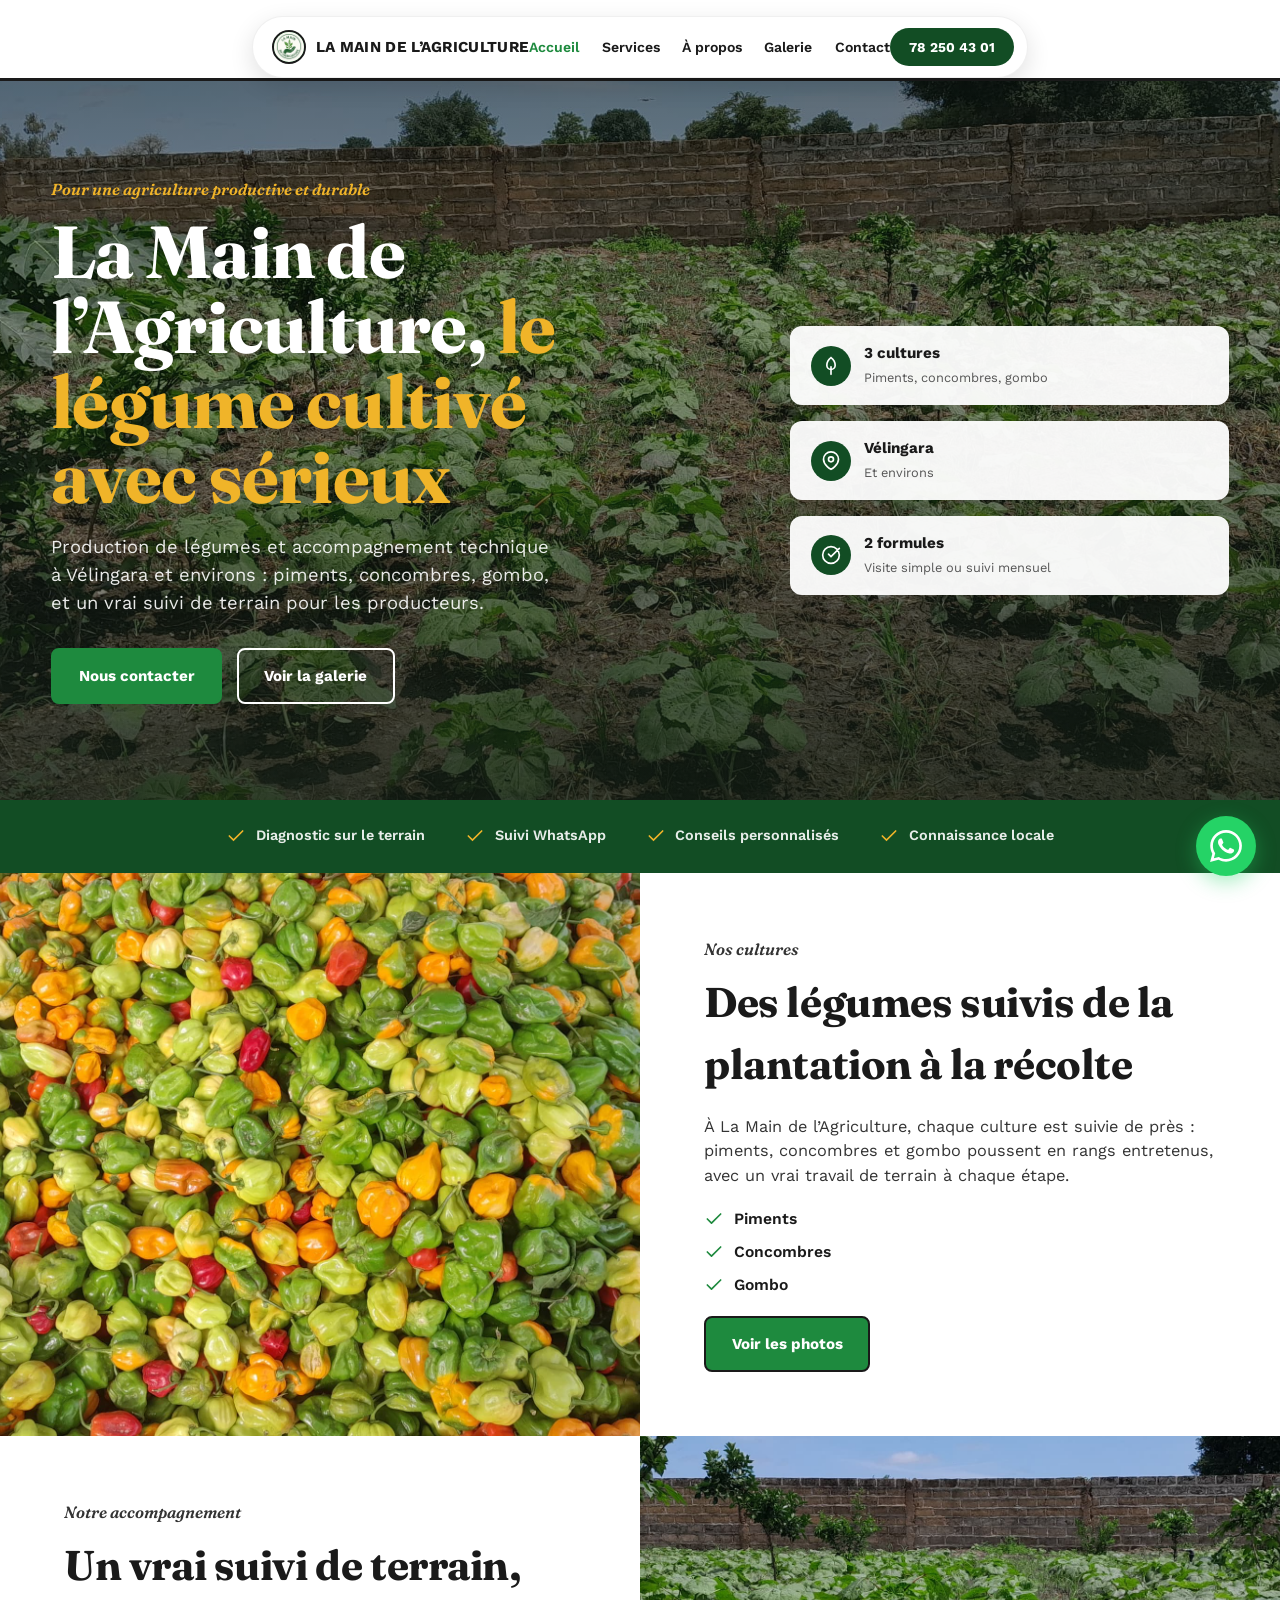
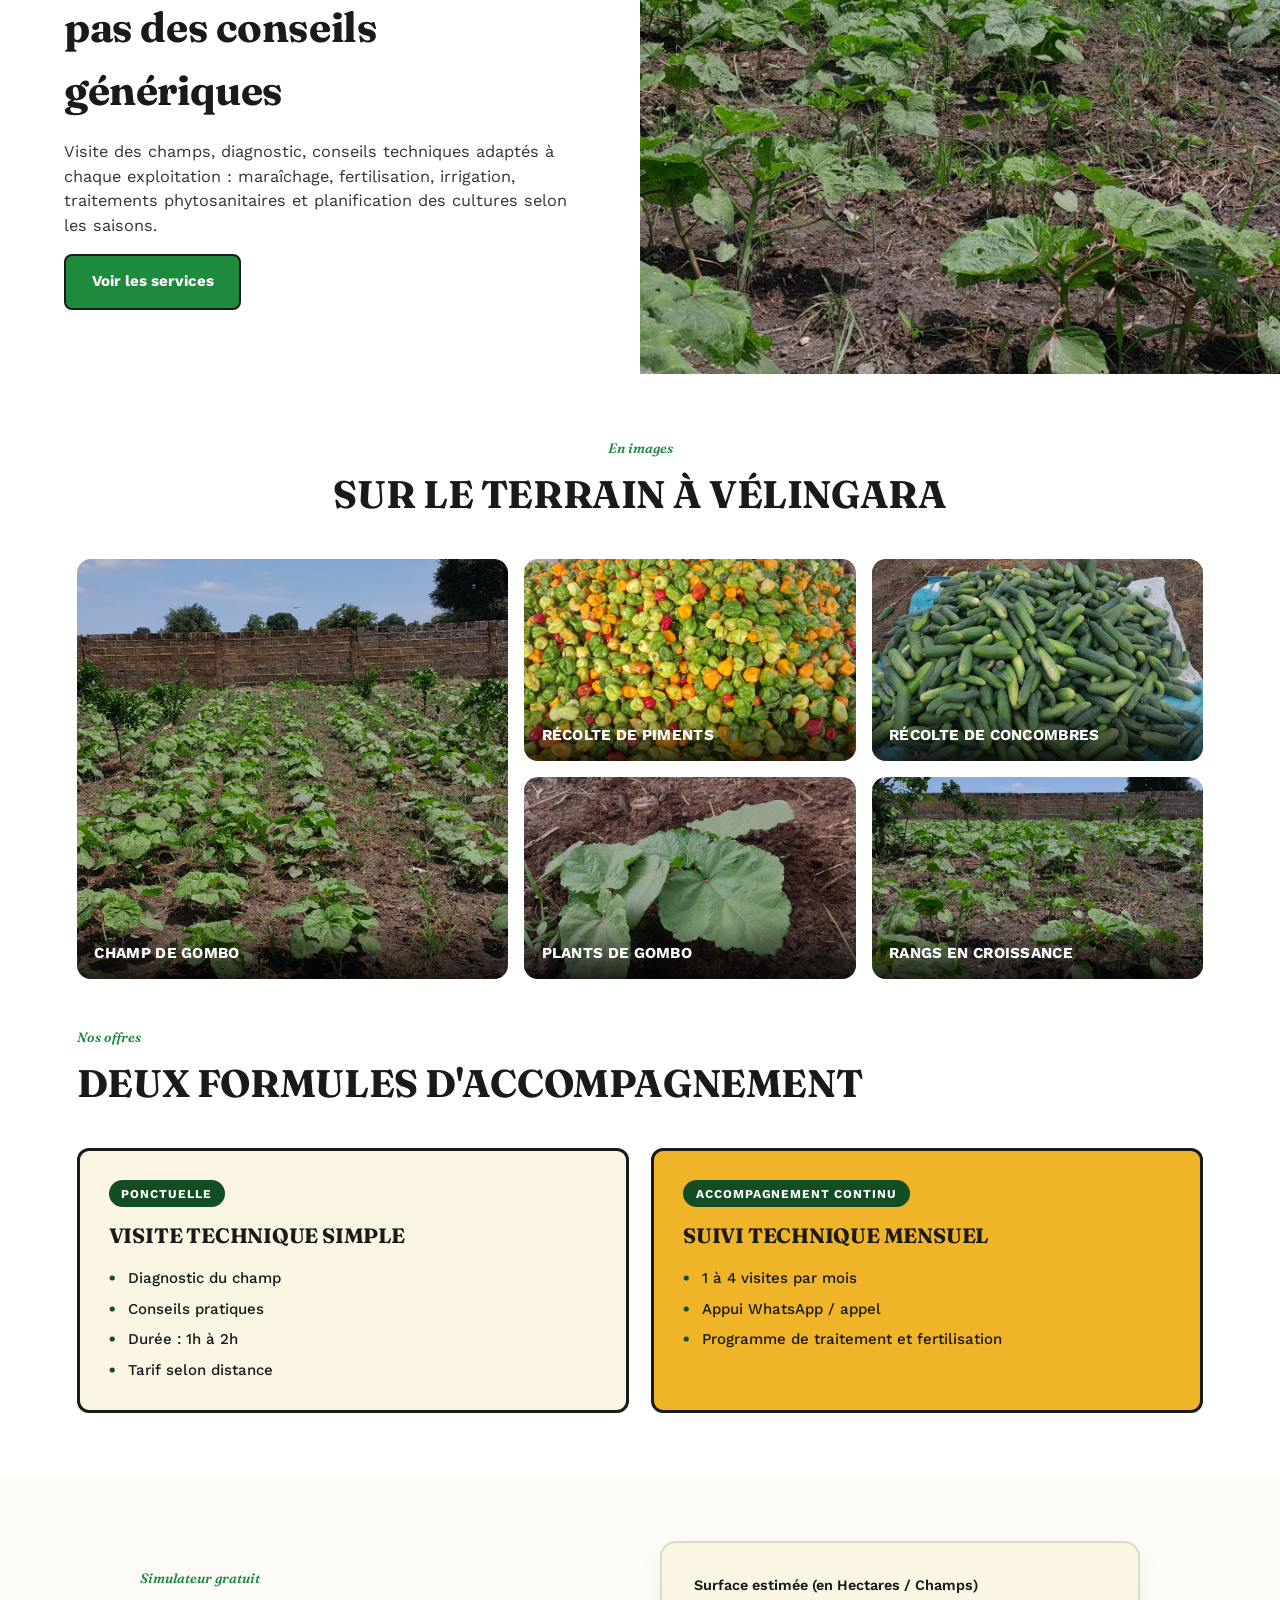
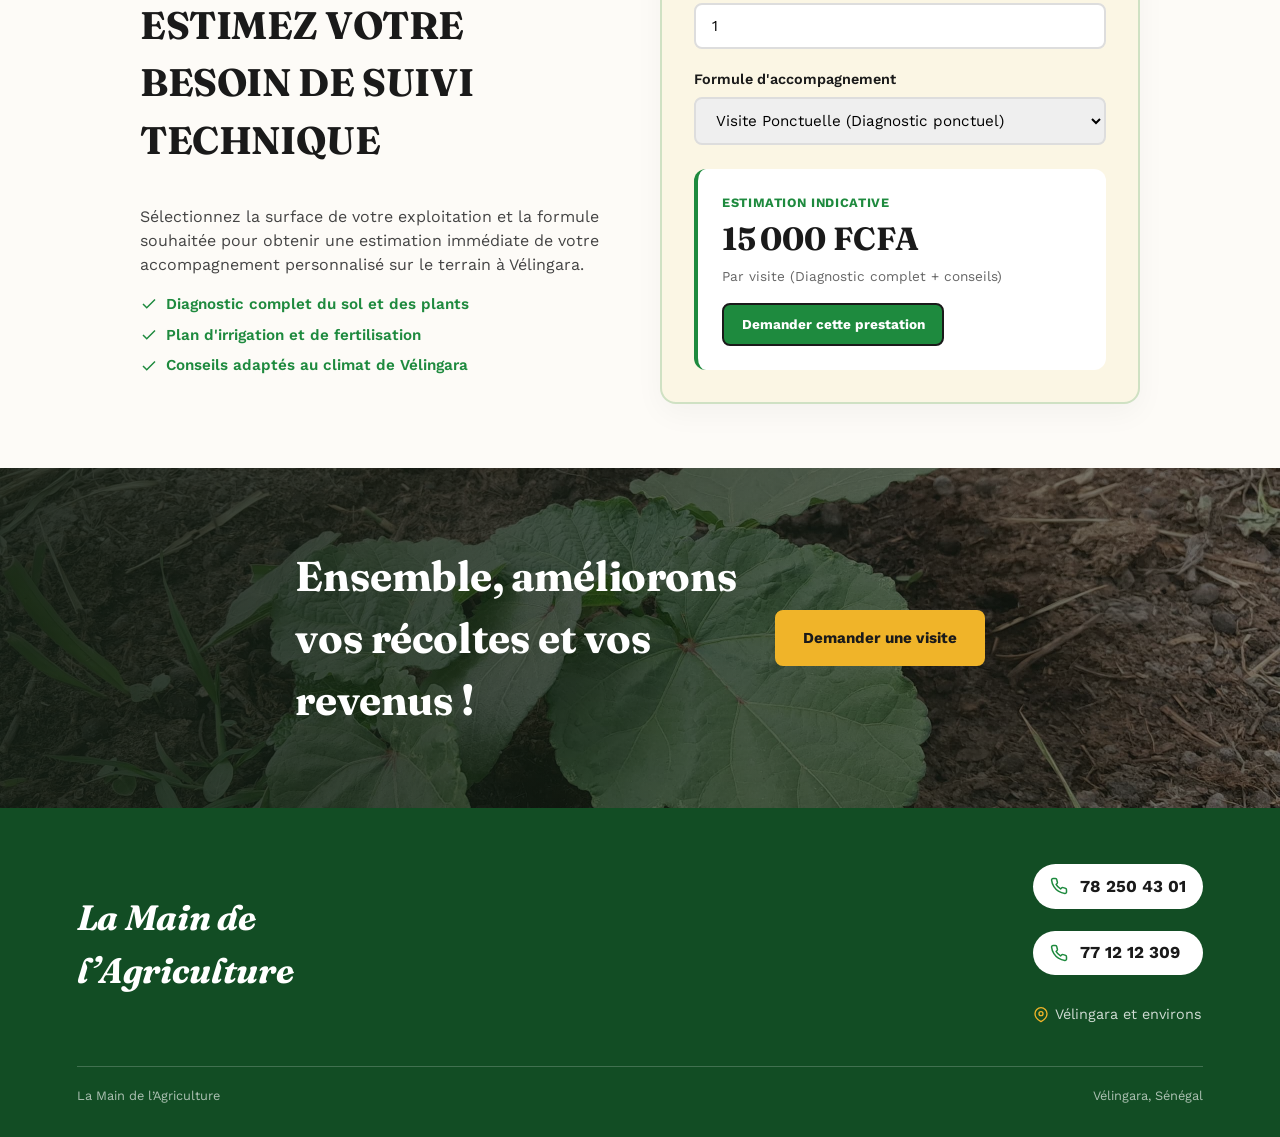
==== index.html @ 848ffa84 "Mise à jour site: numero 771212309, bouton WhatsApp, Lightbox galerie et simulateur de visite" ====
<!DOCTYPE html>
<html lang="fr">
<head>
<meta charset="UTF-8">
<meta name="viewport" content="width=device-width, initial-scale=1.0">
<title>La Main de l’Agriculture — Visite Technique Agricole | Vélingara</title>
<meta name="description" content="La Main de l’Agriculture : production de légumes et accompagnement technique agricole à Vélingara et environs.">
<link rel="preconnect" href="https://fonts.googleapis.com">
<link href="https://fonts.googleapis.com/css2?family=Fraunces:opsz,wght@9..144,400;9..144,600;9..144,700&family=Work+Sans:wght@400;500;600&family=IBM+Plex+Mono:wght@500&display=swap" rel="stylesheet">
<link rel="stylesheet" href="style.css">
</head>
<body class="big">

<header class="floating-header">
  <div class="header-pill">
    <a class="brand" href="index.html">
      <div class="brand-mark"><img src="images/logo.jpeg" alt="Logo La Main de l'Agriculture"></div>
      <span class="brand-name">La Main de l’Agriculture</span>
    </a>
    <input type="checkbox" id="nav-toggle" class="nav-toggle">
    <nav class="main-nav">
      <ul>
        <li><a href="index.html" aria-current="page">Accueil</a></li>
        <li><a href="services.html">Services</a></li>
        <li><a href="a-propos.html">À propos</a></li>
        <li><a href="galerie.html">Galerie</a></li>
        <li><a href="contact.html">Contact</a></li>
      </ul>
    </nav>
    <label for="nav-toggle" class="nav-toggle-label" aria-label="Ouvrir le menu">
      <span></span><span></span><span></span>
    </label>
    <a class="tel-btn" href="tel:+221782504301">78 250 43 01</a>
  </div>
</header>

<section class="hero-full" style="background-image:url('images/champ-1.jpeg');">
  <div class="hero-full-inner">
    <p class="eyebrow" style="color:var(--gold);">Pour une agriculture productive et durable</p>
    <h1>La Main de l’Agriculture, <span class="accent">le légume cultivé avec sérieux</span></h1>
    <p class="lede">Production de légumes et accompagnement technique à Vélingara et environs : piments, concombres, gombo, et un vrai suivi de terrain pour les producteurs.</p>
    <div class="hero-ctas">
      <a class="btn btn-primary" href="contact.html">Nous contacter</a>
      <a class="btn btn-ghost" style="border-color:#fff; color:#fff;" href="galerie.html">Voir la galerie</a>
    </div>
  </div>
  <div class="hero-stat-strip">
    <div class="hero-stat-card">
      <div class="icon-circle"><svg viewBox="0 0 24 24" fill="none" stroke="currentColor" stroke-width="2" stroke-linecap="round"><path d="M12 2C12 2 7 6 7 11a5 5 0 0010 0c0-5-5-9-5-9z"/><path d="M12 22v-9"/></svg></div>
      <div><strong>3 cultures</strong><span>Piments, concombres, gombo</span></div>
    </div>
    <div class="hero-stat-card">
      <div class="icon-circle"><svg viewBox="0 0 24 24" fill="none" stroke="currentColor" stroke-width="2" stroke-linecap="round" stroke-linejoin="round"><path d="M21 10c0 7-9 12-9 12s-9-5-9-12a9 9 0 0118 0z"/><circle cx="12" cy="10" r="3"/></svg></div>
      <div><strong>Vélingara</strong><span>Et environs</span></div>
    </div>
    <div class="hero-stat-card">
      <div class="icon-circle"><svg viewBox="0 0 24 24" fill="none" stroke="currentColor" stroke-width="2" stroke-linecap="round"><path d="M9 11l3 3L22 4M2 12a10 10 0 1020 0 10 10 0 00-20 0z"/></svg></div>
      <div><strong>2 formules</strong><span>Visite simple ou suivi mensuel</span></div>
    </div>
  </div>
</section>

<div class="feature-strip">
  <div class="feature-item"><svg viewBox="0 0 24 24" fill="none" stroke="currentColor" stroke-width="2" stroke-linecap="round"><polyline points="20 6 9 17 4 12"/></svg>Diagnostic sur le terrain</div>
  <div class="feature-item"><svg viewBox="0 0 24 24" fill="none" stroke="currentColor" stroke-width="2" stroke-linecap="round"><polyline points="20 6 9 17 4 12"/></svg>Suivi WhatsApp</div>
  <div class="feature-item"><svg viewBox="0 0 24 24" fill="none" stroke="currentColor" stroke-width="2" stroke-linecap="round"><polyline points="20 6 9 17 4 12"/></svg>Conseils personnalisés</div>
  <div class="feature-item"><svg viewBox="0 0 24 24" fill="none" stroke="currentColor" stroke-width="2" stroke-linecap="round"><polyline points="20 6 9 17 4 12"/></svg>Connaissance locale</div>
</div>

<section class="split-section">
  <div class="split-media" style="background-image:url('images/piments.jpeg');"></div>
  <div class="split-text">
    <p class="section-label">Nos cultures</p>
    <h2>Des légumes suivis de la plantation à la récolte</h2>
    <p>À La Main de l’Agriculture, chaque culture est suivie de près : piments, concombres et gombo poussent en rangs entretenus, avec un vrai travail de terrain à chaque étape.</p>
    <ul>
      <li><svg viewBox="0 0 24 24" fill="none" stroke-width="2" stroke-linecap="round" stroke-linejoin="round"><polyline points="20 6 9 17 4 12"/></svg>Piments</li>
      <li><svg viewBox="0 0 24 24" fill="none" stroke-width="2" stroke-linecap="round" stroke-linejoin="round"><polyline points="20 6 9 17 4 12"/></svg>Concombres</li>
      <li><svg viewBox="0 0 24 24" fill="none" stroke-width="2" stroke-linecap="round" stroke-linejoin="round"><polyline points="20 6 9 17 4 12"/></svg>Gombo</li>
    </ul>
    <a class="btn btn-primary" href="galerie.html">Voir les photos</a>
  </div>
</section>

<section class="split-section reverse">
  <div class="split-media" style="background-image:url('images/champ-2.jpeg');"></div>
  <div class="split-text">
    <p class="section-label">Notre accompagnement</p>
    <h2>Un vrai suivi de terrain, pas des conseils génériques</h2>
    <p>Visite des champs, diagnostic, conseils techniques adaptés à chaque exploitation : maraîchage, fertilisation, irrigation, traitements phytosanitaires et planification des cultures selon les saisons.</p>
    <a class="btn btn-primary" href="services.html">Voir les services</a>
  </div>
</section>

<section class="section" style="padding-bottom:1rem;">
  <p class="section-label" style="text-align:center;">En images</p>
  <h2 style="text-align:center;">Sur le terrain à Vélingara</h2>
  <div class="photo-mosaic">
    <div class="mosaic-tile large" style="background-image:url('images/champ-1.jpeg');">
      <div class="tile-label">Champ de gombo</div>
    </div>
    <div class="mosaic-tile" style="background-image:url('images/piments.jpeg');">
      <div class="tile-label">Récolte de piments</div>
    </div>
    <div class="mosaic-tile" style="background-image:url('images/concombres.jpeg');">
      <div class="tile-label">Récolte de concombres</div>
    </div>
    <div class="mosaic-tile" style="background-image:url('images/gombo-feuilles.jpeg');">
      <div class="tile-label">Plants de gombo</div>
    </div>
    <div class="mosaic-tile" style="background-image:url('images/champ-2.jpeg');">
      <div class="tile-label">Rangs en croissance</div>
    </div>
  </div>
</section>

<section class="section" style="padding-top:2rem;">
  <p class="section-label">Nos offres</p>
  <h2>Deux formules d'accompagnement</h2>
  <div class="offers">
    <div class="offer-card simple">
      <span class="offer-tag">Ponctuelle</span>
      <h3>Visite technique simple</h3>
      <ul>
        <li>Diagnostic du champ</li>
        <li>Conseils pratiques</li>
        <li>Durée : 1h à 2h</li>
        <li>Tarif selon distance</li>
      </ul>
    </div>
    <div class="offer-card suivi">
      <span class="offer-tag">Accompagnement continu</span>
      <h3>Suivi technique mensuel</h3>
      <ul>
        <li>1 à 4 visites par mois</li>
        <li>Appui WhatsApp / appel</li>
        <li>Programme de traitement et fertilisation</li>
      </ul>
    </div>
  </div>
</section>

<section class="section" style="background:#fdfbf7;">
  <div style="max-width:1000px; margin:0 auto; display:grid; grid-template-columns:1fr 1fr; gap:2.5rem; align-items:center;">
    <div>
      <p class="section-label">Simulateur gratuit</p>
      <h2>Estimez votre besoin de suivi technique</h2>
      <p style="margin:1rem 0; color:#444;">Sélectionnez la surface de votre exploitation et la formule souhaitée pour obtenir une estimation immédiate de votre accompagnement personnalisé sur le terrain à Vélingara.</p>
      <ul style="list-style:none; display:flex; flex-direction:column; gap:0.5rem; font-weight:600; font-size:0.95rem;">
        <li style="display:flex; align-items:center; gap:0.5rem; color:var(--green);"><svg viewBox="0 0 24 24" width="18" height="18" fill="none" stroke="currentColor" stroke-width="2"><polyline points="20 6 9 17 4 12"/></svg> Diagnostic complet du sol et des plants</li>
        <li style="display:flex; align-items:center; gap:0.5rem; color:var(--green);"><svg viewBox="0 0 24 24" width="18" height="18" fill="none" stroke="currentColor" stroke-width="2"><polyline points="20 6 9 17 4 12"/></svg> Plan d'irrigation et de fertilisation</li>
        <li style="display:flex; align-items:center; gap:0.5rem; color:var(--green);"><svg viewBox="0 0 24 24" width="18" height="18" fill="none" stroke="currentColor" stroke-width="2"><polyline points="20 6 9 17 4 12"/></svg> Conseils adaptés au climat de Vélingara</li>
      </ul>
    </div>
    <div class="calc-card">
      <div class="calc-group">
        <label for="calc-surface">Surface estimée (en Hectares / Champs)</label>
        <input type="number" id="calc-surface" class="calc-input" value="1" min="0.5" step="0.5">
      </div>
      <div class="calc-group">
        <label for="calc-formule">Formule d'accompagnement</label>
        <select id="calc-formule" class="calc-select">
          <option value="ponctuelle">Visite Ponctuelle (Diagnostic ponctuel)</option>
          <option value="mensuel">Suivi Mensuel Régulier (Recommandé)</option>
        </select>
      </div>
      <div id="calc-result"></div>
    </div>
  </div>
</section>

<section class="cta-photo-band" style="background-image:url('images/gombo-feuilles.jpeg');">
  <div class="cta-photo-band-inner">
    <h2>Ensemble, améliorons vos récoltes et vos revenus !</h2>
    <a class="btn btn-primary" href="contact.html">Demander une visite</a>
  </div>
</section>

<footer>
  <div class="footer-grid">
    <h2>La Main de l’Agriculture</h2>
    <div class="footer-contact-block">
      <div class="contact-line">
        <svg viewBox="0 0 24 24" fill="none" stroke="currentColor" stroke-width="2" stroke-linecap="round" stroke-linejoin="round"><path d="M22 16.92v3a2 2 0 01-2.18 2 19.79 19.79 0 01-8.63-3.07 19.5 19.5 0 01-6-6 19.79 19.79 0 01-3.07-8.67A2 2 0 014.11 2h3a2 2 0 012 1.72c.127.96.362 1.903.7 2.81a2 2 0 01-.45 2.11L8.09 9.91a16 16 0 006 6l1.27-1.27a2 2 0 012.11-.45c.907.338 1.85.573 2.81.7A2 2 0 0122 16.92z"/></svg>
        <a href="tel:+221782504301">78 250 43 01</a>
      </div>
      <div class="contact-line">
        <svg viewBox="0 0 24 24" fill="none" stroke="currentColor" stroke-width="2" stroke-linecap="round" stroke-linejoin="round"><path d="M22 16.92v3a2 2 0 01-2.18 2 19.79 19.79 0 01-8.63-3.07 19.5 19.5 0 01-6-6 19.79 19.79 0 01-3.07-8.67A2 2 0 014.11 2h3a2 2 0 012 1.72c.127.96.362 1.903.7 2.81a2 2 0 01-.45 2.11L8.09 9.91a16 16 0 006 6l1.27-1.27a2 2 0 012.11-.45c.907.338 1.85.573 2.81.7A2 2 0 0122 16.92z"/></svg>
        <a href="tel:+221771212309">77 12 12 309</a>
      </div>
      <p class="footer-loc">
        <svg viewBox="0 0 24 24" fill="none" stroke="currentColor" stroke-width="2" stroke-linecap="round" stroke-linejoin="round"><path d="M21 10c0 7-9 12-9 12s-9-5-9-12a9 9 0 0118 0z"/><circle cx="12" cy="10" r="3"/></svg>
        Vélingara et environs
      </p>
    </div>
  </div>
  <div class="footer-bottom">
    <span>La Main de l’Agriculture</span>
    <span>Vélingara, Sénégal</span>
  </div>
</footer>

<!-- Lightbox Modal -->
<div id="lightbox-modal" class="lightbox-modal">
  <span id="lightbox-close" class="lightbox-close">&times;</span>
  <img id="lightbox-img" class="lightbox-content" src="" alt="Vue agrandie">
  <div id="lightbox-caption" class="lightbox-caption"></div>
</div>

<!-- Floating WhatsApp Button -->
<a href="https://wa.me/221782504301" target="_blank" rel="noopener" class="whatsapp-float" aria-label="Discuter sur WhatsApp">
  <svg viewBox="0 0 24 24"><path d="M.057 24l1.687-6.163c-1.041-1.804-1.588-3.849-1.587-5.946.003-6.556 5.338-11.891 11.893-11.891 3.181.001 6.167 1.24 8.413 3.488 2.245 2.248 3.481 5.236 3.48 8.414-.003 6.557-5.338 11.892-11.893 11.892-1.99-.001-3.951-.5-5.688-1.448l-6.305 1.654zm6.597-3.807c1.676.995 3.276 1.591 5.392 1.592 5.448 0 9.886-4.434 9.889-9.885.002-5.462-4.415-9.89-9.881-9.892-5.452 0-9.887 4.434-9.889 9.884-.001 2.225.651 3.891 1.746 5.634l-.999 3.648 3.742-.981zm11.387-5.464c-.074-.124-.272-.198-.57-.347-.297-.149-1.758-.868-2.031-.967-.272-.099-.47-.149-.669.149-.198.297-.768.967-.941 1.165-.173.198-.347.223-.644.074-.297-.149-1.255-.462-2.39-1.475-.883-.788-1.48-1.761-1.653-2.059-.173-.297-.018-.458.13-.606.134-.133.297-.347.446-.521.151-.172.2-.296.3-.495.099-.198.05-.372-.025-.521-.075-.148-.669-1.611-.916-2.206-.242-.579-.487-.501-.669-.51l-.57-.01c-.198 0-.52.074-.792.372s-1.04 1.016-1.04 2.479 1.065 2.876 1.213 3.074c.149.198 2.095 3.2 5.076 4.487.709.306 1.263.489 1.694.626.712.226 1.36.194 1.872.118.571-.085 1.758-.719 2.006-1.413.248-.695.248-1.29.173-1.414z"/></svg>
</a>

<script src="main.js"></script>
</body>
</html>
---- style.css ----
/* Visite Technique Agricole — style calqué sur l'affiche */

:root{
  --green: #1E8A3E;
  --green-deep: #124D24;
  --gold: #F0B429;
  --cream: #FBF6E4;
  --black: #1A1A1A;
  --paper: #FFFFFF;
}
*{box-sizing:border-box;margin:0;padding:0;}
html{scroll-behavior:smooth;}
body{
  font-family:'Work Sans', sans-serif;
  background: var(--paper);
  color: var(--black);
  line-height:1.5;
}
h1,h2,h3{
  font-family:'Fraunces', serif;
  font-weight:700;
  letter-spacing:-0.01em;
}
.mono{font-family:'IBM Plex Mono', monospace; letter-spacing:0.02em;}
a{color:inherit;}
img{max-width:100%; display:block;}

/* ---------- Header / Nav ---------- */
header{
  position:relative;
  z-index:5;
  display:flex;
  justify-content:space-between;
  align-items:center;
  padding:1.2rem 6vw;
  background:var(--paper);
  border-bottom:3px solid var(--black);
}
.brand{display:flex; align-items:center; gap:0.7rem; text-decoration:none;}
.brand-mark{
  width:40px;height:40px; border-radius:50%;
  background:var(--green);
  display:flex;align-items:center;justify-content:center;
  flex-shrink:0;
  border:2px solid var(--black);
}
.brand-mark svg{width:20px;height:20px;}
.brand-mark img{width:100%; height:100%; object-fit:cover; border-radius:50%;}
.brand-name{font-size:1rem; font-weight:700; color:var(--black); text-transform:uppercase; letter-spacing:0.02em;}

nav.main-nav{display:flex; align-items:center; gap:2rem;}
nav.main-nav ul{list-style:none; display:flex; gap:1.6rem;}
nav.main-nav a{
  font-size:0.92rem; font-weight:600; text-decoration:none;
  color:var(--black);
  padding-bottom:3px;
  border-bottom:3px solid transparent;
}
nav.main-nav a:hover, nav.main-nav a[aria-current="page"]{border-bottom-color:var(--gold);}

.tel-btn{
  font-size:0.85rem; font-weight:700; color:var(--paper);
  background:var(--green-deep);
  padding:0.6rem 1.1rem; border-radius:999px; white-space:nowrap;
  text-decoration:none;
}

.nav-toggle{display:none;}
.nav-toggle-label{display:none;}

@media (max-width: 860px){
  nav.main-nav ul{
    position:fixed; top:0; right:-100%; height:100vh; width:72vw; max-width:320px;
    background:var(--green-deep); flex-direction:column; gap:0;
    padding:5.5rem 2rem 2rem;
    transition:right 0.25s ease;
    z-index:10;
  }
  nav.main-nav ul a{color:var(--paper); display:block; padding:0.9rem 0; border-bottom:1px solid rgba(255,255,255,0.15);}
  .nav-toggle:checked ~ ul{right:0;}
  .nav-toggle-label{
    display:flex; flex-direction:column; gap:5px; cursor:pointer; z-index:11;
    width:26px;
  }
  .nav-toggle-label span{height:3px; background:var(--black); display:block; border-radius:2px;}
  header{gap:1rem;}
  nav.main-nav{gap:1rem;}
}

/* ---------- Generic page header (non-home pages) ---------- */
.page-hero{
  position:relative;
  padding:3rem 6vw 2.5rem;
  background:var(--cream);
  border-bottom:3px solid var(--black);
}
.page-hero .eyebrow{
  font-size:0.85rem; font-style:italic; font-weight:600;
  color:var(--green); margin-bottom:0.6rem;
  font-family:'Fraunces', serif;
}
.page-hero h1{
  font-size:clamp(2.2rem, 5vw, 3.2rem);
  color:var(--black);
  text-transform:uppercase;
  max-width:34rem;
}
.page-hero p{
  margin-top:1rem; max-width:34rem; font-size:1.05rem; color:#333;
}
.page-hero-photo{
  background-size:cover; background-position:center;
  border-bottom:none;
  min-height:46vh;
  display:flex; align-items:center;
  margin-top:-4.6rem; padding-top:8.5rem;
  position:relative;
}
.page-hero-photo::before{
  content:""; position:absolute; inset:0;
  background:linear-gradient(180deg, rgba(18,30,20,0.55) 0%, rgba(18,30,20,0.35) 50%, rgba(18,30,20,0.75) 100%);
}
.page-hero-photo .eyebrow, .page-hero-photo h1, .page-hero-photo p{position:relative; z-index:2;}
.page-hero-photo .eyebrow{color:var(--gold);}
.page-hero-photo h1{color:#fff;}
.page-hero-photo p{color:rgba(255,255,255,0.9);}

/* ---------- Hero (home) ---------- */
.hero{
  position:relative;
  padding: 3rem 6vw 3rem;
  background:var(--paper);
}
.hero-grid{
  display:grid;
  grid-template-columns:1.1fr 0.9fr;
  gap:2.5rem;
  align-items:center;
}
.eyebrow{
  font-size:1rem; font-style:italic; font-weight:600;
  color:var(--green); margin-bottom:0.8rem;
  font-family:'Fraunces', serif;
}
.hero h1{
  font-size:clamp(2.6rem, 6.5vw, 4.6rem);
  line-height:0.98;
  color:var(--black);
  text-transform:uppercase;
}
.hero h1 .accent{color:var(--green); display:block;}
.hero p.lede{margin-top:1.3rem; font-size:1.1rem; max-width:28rem; color:#333;}

.location-chip{
  display:inline-flex; align-items:center; gap:0.5rem; margin-top:1.6rem;
  background:var(--green-deep); color:var(--paper);
  padding:0.65rem 1.3rem 0.65rem 1rem; border-radius:999px;
  font-size:0.9rem; font-weight:700; text-transform:uppercase; letter-spacing:0.02em;
}
.location-chip svg{width:16px;height:16px;flex-shrink:0;}

.hero-ctas{margin-top:2.2rem; display:flex; gap:0.9rem; flex-wrap:wrap;}
.btn{
  display:inline-flex; align-items:center; gap:0.5rem;
  padding:0.9rem 1.6rem; border-radius:8px; font-weight:700; font-size:0.95rem;
  text-decoration:none; transition:transform 0.15s ease; border:2px solid var(--black); cursor:pointer;
  font-family:inherit;
}
.btn:hover{transform:translateY(-2px);}
.btn-primary{background:var(--green); color:var(--paper);}
.btn-ghost{background:transparent; color:var(--black);}

.hero-visual{
  position:relative;
  background:var(--cream);
  border:3px solid var(--black);
  border-radius:16px;
  padding:2rem;
  text-align:center;
}
.hero-visual .expertise-badge{
  display:inline-flex; align-items:center; justify-content:center;
  width:120px; height:120px; border-radius:50%;
  background:var(--green); color:var(--paper);
  font-size:0.85rem; font-weight:700; text-align:center;
  padding:0.8rem; margin:0 auto 1rem;
  border:3px solid var(--black);
}
.hero-visual svg.crop-icon{width:90px; height:90px; margin:0 auto;}

/* ---------- Sections ---------- */
.section{padding: 4rem 6vw;}
.section-label{
  font-size:0.85rem; font-style:italic; font-weight:600;
  color:var(--green); margin-bottom:0.5rem;
  font-family:'Fraunces', serif;
}
.section h2{
  font-size:clamp(1.7rem, 3.6vw, 2.4rem);
  color:var(--black);
  margin-bottom:2.2rem;
  text-transform:uppercase;
}

.services-grid{display:grid; grid-template-columns:repeat(4,1fr); gap:1.4rem;}
.service-card{
  text-align:center;
}
.service-card .icon{
  width:88px;height:88px; border-radius:50%; background:var(--paper);
  display:flex;align-items:center;justify-content:center; margin:0 auto 0.8rem;
  border:3px solid var(--green);
}
.service-card .icon svg{width:40px;height:40px;stroke:var(--green);}
.service-card h3{
  font-size:0.95rem; color:var(--black); font-weight:700;
  text-transform:uppercase; letter-spacing:0.02em;
}

.checklist{
  background:var(--cream); border:3px solid var(--black);
  border-radius:14px; padding:2.4rem 2.2rem; margin-top:2.5rem;
}
.checklist-header{display:flex; align-items:center; gap:1rem; margin-bottom:1.8rem;}
.checklist-header .badge{
  width:48px; height:48px; border-radius:50%; background:var(--gold);
  display:flex; align-items:center; justify-content:center; flex-shrink:0;
  border:2px solid var(--black);
}
.checklist-header .badge svg{width:24px;height:24px;}
.checklist-header h2{margin-bottom:0; text-transform:uppercase;}
.checklist ul{list-style:none; display:grid; grid-template-columns:1fr 1fr; gap:0.9rem 2rem;}
.checklist li{display:flex; align-items:flex-start; gap:0.7rem; font-size:0.98rem; font-weight:500;}
.checklist li svg{width:20px;height:20px; flex-shrink:0; margin-top:2px; stroke:var(--green);}

.offers{display:grid; grid-template-columns:1fr 1fr; gap:1.4rem;}
.offer-card{border-radius:12px; padding:1.8rem; position:relative; border:3px solid var(--black);}
.offer-card.simple{background:var(--cream);}
.offer-card.suivi{background:var(--gold);}
.offer-tag{
  display:inline-block;
  font-size:0.75rem; text-transform:uppercase; letter-spacing:0.08em; font-weight:700;
  background:var(--green-deep); color:var(--paper);
  padding:0.3rem 0.8rem; border-radius:999px; margin-bottom:0.8rem;
}
.offer-card h3{font-size:1.3rem; margin-bottom:1rem; text-transform:uppercase;}
.offer-card ul{list-style:none; display:flex; flex-direction:column; gap:0.5rem;}
.offer-card li{font-size:0.94rem; padding-left:1.2rem; position:relative; font-weight:500;}
.offer-card li::before{content:"•"; position:absolute; left:0; color:var(--green-deep); font-weight:900;}

.why-grid{display:grid; grid-template-columns:repeat(2,1fr); gap:1.2rem; background:var(--cream); border:3px solid var(--black); border-radius:14px; padding:2rem;}
.why-card{display:flex; align-items:center; gap:1rem;}
.why-card .icon-circle{
  width:44px;height:44px; border-radius:50%; background:var(--green-deep);
  display:flex; align-items:center; justify-content:center; flex-shrink:0;
}
.why-card .icon-circle svg{width:22px;height:22px; stroke:var(--paper);}
.why-card p{font-size:0.95rem; font-weight:600;}

/* ---------- About page ---------- */
.about-grid{display:grid; grid-template-columns:0.9fr 1.1fr; gap:3rem; align-items:start;}
.about-portrait{
  background:var(--cream); border-radius:14px; aspect-ratio:4/5;
  display:flex; align-items:center; justify-content:center; overflow:hidden;
  position:relative; border:3px solid var(--black);
}
.about-portrait img{width:100%; height:100%; object-fit:cover;}
.about-portrait .placeholder-note{
  color:#777; font-size:0.85rem; text-align:center; padding:2rem; font-family:'IBM Plex Mono', monospace;
}
.about-text p{margin-bottom:1.1rem; font-size:1.02rem;}
.stat-row{display:flex; gap:2rem; margin-top:2rem; flex-wrap:wrap;}
.stat{border-top:3px solid var(--green); padding-top:0.6rem; min-width:110px;}
.stat .num{font-family:'Fraunces', serif; font-size:1.9rem; font-weight:700; color:var(--black); display:block;}
.stat .label{font-size:0.82rem; color:#444;}

/* ---------- Gallery ---------- */
.gallery-grid{display:grid; grid-template-columns:repeat(3,1fr); gap:1rem;}
.gallery-item{
  background:var(--cream); border-radius:10px; aspect-ratio:4/3; overflow:hidden;
  border:3px solid var(--black);
  display:flex; align-items:center; justify-content:center; position:relative;
}
.gallery-item img{width:100%; height:100%; object-fit:cover;}
.gallery-item svg{width:100%; height:100%; display:block;}
.gallery-item .placeholder{
  text-align:center; color:#777; font-family:'IBM Plex Mono', monospace; font-size:0.8rem; padding:1rem;
}
.gallery-item .placeholder svg{width:32px; height:32px; margin:0 auto 0.6rem; stroke:var(--green);}

/* ---------- Contact page ---------- */
.contact-layout{display:grid; grid-template-columns:1fr 1fr; gap:3rem;}
.contact-form{display:flex; flex-direction:column; gap:1.1rem;}
.form-group{display:flex; flex-direction:column; gap:0.4rem;}
.form-group label{font-size:0.85rem; font-weight:700; color:var(--black);}
.form-group input, .form-group textarea, .form-group select{
  font-family:'Work Sans', sans-serif;
  font-size:0.95rem;
  padding:0.75rem 0.9rem;
  border-radius:6px;
  border:2px solid var(--black);
  background:var(--cream);
  color:var(--black);
}
.form-group textarea{resize:vertical; min-height:120px;}
.form-group input:focus, .form-group textarea:focus, .form-group select:focus{
  outline:2.5px solid var(--gold); outline-offset:1px;
}
.form-note{font-size:0.82rem; color:#555;}
.form-status{font-size:0.9rem; font-weight:700; display:none;}
.form-status.visible{display:block;}
.form-status.ok{color:var(--green);}
.form-status.err{color:#B3261E;}

.contact-info{display:flex; flex-direction:column; gap:1.6rem;}
.info-card{background:var(--cream); border-radius:10px; padding:1.4rem 1.5rem; border:3px solid var(--black);}
.info-card h3{font-size:1rem; color:var(--black); margin-bottom:0.6rem; text-transform:uppercase;}
.contact-line{display:flex; align-items:center; gap:0.7rem; font-size:1.05rem; font-weight:700; margin-bottom:0.5rem;}
.contact-line svg{width:18px;height:18px; stroke:var(--green); flex-shrink:0;}
.contact-line a{text-decoration:none;}
.contact-line:last-child{margin-bottom:0;}

/* ---------- Footer ---------- */
footer{
  background:var(--green-deep); color:var(--paper);
  padding:3.5rem 6vw 2rem; position:relative; overflow:hidden;
}
.footer-grid{
  display:flex; justify-content:space-between; align-items:center;
  flex-wrap:wrap; gap:2rem; position:relative; z-index:2;
}
footer h2{color:var(--paper); font-size:clamp(1.6rem, 3.6vw, 2.2rem); max-width:20rem; text-transform:none; font-style:italic;}
.footer-contact-block{display:flex; flex-direction:column; gap:0.9rem;}
.footer-contact-block .contact-line{
  background:var(--paper); color:var(--black);
  padding:0.6rem 1.1rem; border-radius:999px;
}
.footer-contact-block .contact-line svg{stroke:var(--green);}
.footer-loc{margin-top:0.4rem; font-size:0.9rem; color:rgba(255,255,255,0.8); display:flex; align-items:center; gap:0.4rem;}
.footer-loc svg{width:16px;height:16px; stroke:var(--gold);}
.footer-bottom{
  margin-top:2.5rem; padding-top:1.2rem; border-top:1px solid rgba(255,255,255,0.2);
  font-size:0.8rem; color:rgba(255,255,255,0.65);
  display:flex; justify-content:space-between; flex-wrap:wrap; gap:0.5rem;
  position:relative; z-index:2;
}

@media (max-width:860px){
  .hero-grid{grid-template-columns:1fr;}
  .services-grid{grid-template-columns:1fr 1fr;}
  .checklist ul{grid-template-columns:1fr;}
  .offers{grid-template-columns:1fr;}
  .why-grid{grid-template-columns:1fr;}
  header{padding:1.2rem 5vw;}
  .hero{padding:2rem 5vw 2.5rem;}
  .page-hero{padding:2.2rem 5vw 2rem;}
  .section{padding:3rem 5vw;}
  footer{padding:3rem 5vw 2rem;}
  .about-grid{grid-template-columns:1fr;}
  .gallery-grid{grid-template-columns:1fr 1fr;}
  .contact-layout{grid-template-columns:1fr;}
}
@media (max-width:480px){
  .services-grid{grid-template-columns:1fr 1fr;}
  .gallery-grid{grid-template-columns:1fr;}
  .stat-row{gap:1.2rem;}
}

@media (prefers-reduced-motion: reduce){
  *{animation:none !important; transition:none !important;}
}

:focus-visible{outline:2.5px solid var(--gold); outline-offset:3px;}

/* ================================================
   GRAND FORMAT — header flottant, hero photo, sections
   ================================================ */

body.big{background:var(--paper);}

/* Floating pill header */
.floating-header{
  position:sticky; top:0; z-index:50;
  padding:1rem 4vw 0;
}
.floating-header .header-pill{
  max-width:1200px; margin:0 auto;
  display:flex; align-items:center; justify-content:space-between;
  background:var(--paper);
  border-radius:999px;
  padding:0.7rem 0.8rem 0.7rem 1.2rem;
  box-shadow:0 8px 24px rgba(0,0,0,0.12);
  border:1px solid rgba(0,0,0,0.06);
}
.floating-header .brand{gap:0.6rem;}
.floating-header .brand-mark{width:34px;height:34px;}
.floating-header .brand-name{font-size:0.95rem;}
.floating-header nav.main-nav ul{gap:1.4rem;}
.floating-header nav.main-nav a{font-size:0.88rem; border-bottom:none; padding-bottom:0;}
.floating-header nav.main-nav a:hover, .floating-header nav.main-nav a[aria-current="page"]{color:var(--green); border-bottom:none;}
.floating-header .tel-btn{padding:0.55rem 1.2rem;}

@media (max-width:860px){
  .floating-header{padding:0.8rem 4vw 0;}
  .floating-header .header-pill{border-radius:20px; padding:0.6rem 0.6rem 0.6rem 1rem;}
}

/* Full-bleed photo hero */
.hero-full{
  position:relative;
  min-height:88vh;
  display:flex;
  align-items:center;
  background-size:cover;
  background-position:center;
  margin-top:-4.6rem;
  padding-top:4.6rem;
}
.hero-full::before{
  content:"";
  position:absolute; inset:0;
  background:linear-gradient(180deg, rgba(18,30,20,0.55) 0%, rgba(18,30,20,0.25) 40%, rgba(18,30,20,0.75) 100%);
}
.hero-full-inner{
  position:relative; z-index:2;
  max-width:1200px; margin:0 auto;
  padding:3rem 4vw;
  width:100%;
}
.hero-full h1{
  color:#fff;
  font-size:clamp(2.6rem, 6vw, 4.6rem);
  line-height:1.02;
  max-width:36rem;
  text-transform:none;
}
.hero-full h1 .accent{color:var(--gold);}
.hero-full p.lede{
  color:rgba(255,255,255,0.9);
  font-size:1.15rem;
  max-width:32rem;
  margin-top:1.2rem;
}
.hero-full .hero-ctas{margin-top:2rem;}
.hero-full .btn-primary{background:var(--green); border-color:var(--green);}

.hero-stat-strip{
  position:relative; z-index:2;
  max-width:1200px; margin:2.5rem auto 0;
  padding:0 4vw;
  display:flex; gap:1rem; flex-wrap:wrap;
}
.hero-stat-card{
  background:rgba(255,255,255,0.95);
  border-radius:12px;
  padding:1rem 1.3rem;
  display:flex; align-items:center; gap:0.8rem;
  flex:1; min-width:220px;
}
.hero-stat-card .icon-circle{
  width:40px;height:40px;border-radius:50%;
  background:var(--green-deep); flex-shrink:0;
  display:flex;align-items:center;justify-content:center;
}
.hero-stat-card .icon-circle svg{width:20px;height:20px; stroke:#fff;}
.hero-stat-card strong{display:block; font-size:0.95rem; color:var(--black);}
.hero-stat-card span{font-size:0.8rem; color:#555;}

/* Feature strip (replaces logo row) */
.feature-strip{
  background:var(--green-deep);
  padding:1.6rem 4vw;
  display:flex; justify-content:center; gap:2.5rem; flex-wrap:wrap;
}
.feature-strip .feature-item{
  display:flex; align-items:center; gap:0.6rem;
  color:rgba(255,255,255,0.9); font-size:0.9rem; font-weight:600;
}
.feature-strip svg{width:20px;height:20px; stroke:var(--gold); flex-shrink:0;}

/* Alternating image/text sections */
.split-section{
  display:grid; grid-template-columns:1fr 1fr;
  align-items:center; gap:0; overflow:hidden;
}
.split-section.reverse .split-media{order:2;}
.split-section.reverse .split-text{order:1;}
.split-media{height:100%; min-height:420px; background-size:cover; background-position:center;}
.split-text{padding:4rem 5vw;}
.split-text .section-label{margin-bottom:0.6rem;}
.split-text h2{font-size:clamp(1.8rem, 3.4vw, 2.6rem); text-transform:none; margin-bottom:1.2rem;}
.split-text p{font-size:1.02rem; color:#333; margin-bottom:1rem; max-width:32rem;}
.split-text ul{list-style:none; display:flex; flex-direction:column; gap:0.6rem; margin:1.2rem 0;}
.split-text ul li{display:flex; align-items:center; gap:0.6rem; font-size:0.98rem; font-weight:600;}
.split-text ul li svg{width:20px;height:20px; stroke:var(--green); flex-shrink:0;}

@media (max-width:860px){
  .split-section, .split-section.reverse{grid-template-columns:1fr;}
  .split-section.reverse .split-media{order:1;}
  .split-section.reverse .split-text{order:2;}
  .split-media{min-height:260px;}
  .split-text{padding:2.5rem 5vw;}
}

/* Photo mosaic (services) */
.photo-mosaic{
  display:grid;
  grid-template-columns:1.3fr 1fr 1fr;
  grid-template-rows:auto auto;
  gap:1rem;
  max-width:1200px; margin:0 auto;
}
.mosaic-tile{
  border-radius:14px;
  background-size:cover; background-position:center;
  position:relative;
  min-height:200px;
  overflow:hidden;
}
.mosaic-tile.large{grid-row:span 2; min-height:420px;}
.mosaic-tile .tile-label{
  position:absolute; left:0; right:0; bottom:0;
  background:linear-gradient(0deg, rgba(0,0,0,0.75), transparent);
  color:#fff; padding:1.2rem 1.1rem 0.9rem;
  font-weight:700; font-size:0.95rem; text-transform:uppercase; letter-spacing:0.02em;
}
@media (max-width:860px){
  .photo-mosaic{grid-template-columns:1fr 1fr;}
  .mosaic-tile.large{grid-row:span 1; min-height:220px;}
}
@media (max-width:480px){
  .photo-mosaic{grid-template-columns:1fr;}
}

/* Photo CTA footer band */
.cta-photo-band{
  position:relative;
  min-height:340px;
  background-size:cover; background-position:center;
  display:flex; align-items:center;
  margin-top:0;
}
.cta-photo-band::before{
  content:""; position:absolute; inset:0;
  background:linear-gradient(90deg, rgba(18,30,20,0.85) 0%, rgba(18,30,20,0.4) 100%);
}
.cta-photo-band-inner{
  position:relative; z-index:2;
  max-width:1200px; margin:0 auto; padding:3rem 5vw;
  display:flex; justify-content:space-between; align-items:center; flex-wrap:wrap; gap:2rem;
}
.cta-photo-band h2{color:#fff; font-size:clamp(1.8rem, 3.6vw, 2.6rem); max-width:28rem; text-transform:none;}
.cta-photo-band .btn-primary{background:var(--gold); color:var(--black); border-color:var(--gold);}

/* Floating WhatsApp Button */
.whatsapp-float{
  position:fixed;
  bottom:24px;
  right:24px;
  background:#25D366;
  color:#fff;
  width:60px;
  height:60px;
  border-radius:50%;
  display:flex;
  align-items:center;
  justify-content:center;
  box-shadow:0 6px 20px rgba(37,211,102,0.4);
  z-index:999;
  text-decoration:none;
  transition:transform 0.3s cubic-bezier(0.175, 0.885, 0.32, 1.275), box-shadow 0.3s ease;
}
.whatsapp-float:hover{
  transform:scale(1.1);
  box-shadow:0 8px 25px rgba(37,211,102,0.6);
}
.whatsapp-float svg{width:32px; height:32px; fill:currentColor;}

/* Lightbox Modal */
.lightbox-modal{
  position:fixed;
  inset:0;
  background:rgba(0,0,0,0.85);
  backdrop-filter:blur(8px);
  z-index:1000;
  display:flex;
  flex-direction:column;
  align-items:center;
  justify-content:center;
  padding:2rem;
  opacity:0;
  pointer-events:none;
  transition:opacity 0.3s ease;
}
.lightbox-modal.active{
  opacity:1;
  pointer-events:auto;
}
.lightbox-content{
  max-width:90vw;
  max-height:80vh;
  border-radius:12px;
  box-shadow:0 20px 40px rgba(0,0,0,0.5);
  object-fit:contain;
}
.lightbox-caption{
  margin-top:1rem;
  color:#fff;
  font-family:'Fraunces', serif;
  font-size:1.1rem;
  text-align:center;
}
.lightbox-close{
  position:absolute;
  top:20px;
  right:24px;
  color:#fff;
  font-size:2.5rem;
  cursor:pointer;
  line-height:1;
  user-select:none;
}

/* Calculator / Estimator Card */
.calc-card{
  background:var(--cream);
  border:2px solid rgba(30,138,62,0.2);
  border-radius:16px;
  padding:2rem;
  box-shadow:0 10px 30px rgba(0,0,0,0.04);
}
.calc-group{margin-bottom:1.2rem;}
.calc-group label{
  display:block;
  font-weight:600;
  font-size:0.9rem;
  margin-bottom:0.4rem;
  color:var(--black);
}
.calc-input, .calc-select{
  width:100%;
  padding:0.75rem 1rem;
  border:2px solid #ddd;
  border-radius:8px;
  font-family:inherit;
  font-size:0.95rem;
  transition:border-color 0.2s;
}
.calc-input:focus, .calc-select:focus{
  outline:none;
  border-color:var(--green);
}
.result-box{
  background:#fff;
  border-radius:12px;
  padding:1.5rem;
  border-left:4px solid var(--green);
  margin-top:1.5rem;
}
.result-label{display:block; font-size:0.8rem; text-transform:uppercase; letter-spacing:0.05em; color:var(--green); font-weight:700;}
.result-price{display:block; font-size:2rem; font-family:'Fraunces', serif; color:var(--black); margin:0.2rem 0;}
.result-detail{display:block; font-size:0.85rem; color:#666;}
.btn-sm{padding:0.6rem 1.1rem; font-size:0.85rem;}
.mt-3{margin-top:1rem;}

/* Gallery Filters */
.filter-bar{
  display:flex;
  justify-content:center;
  gap:0.8rem;
  flex-wrap:wrap;
  margin-bottom:2.5rem;
}
.filter-btn{
  padding:0.6rem 1.4rem;
  border-radius:999px;
  border:2px solid var(--green-deep);
  background:transparent;
  color:var(--green-deep);
  font-weight:600;
  font-size:0.9rem;
  cursor:pointer;
  transition:all 0.2s ease;
}
.filter-btn.active, .filter-btn:hover{
  background:var(--green-deep);
  color:#fff;
}
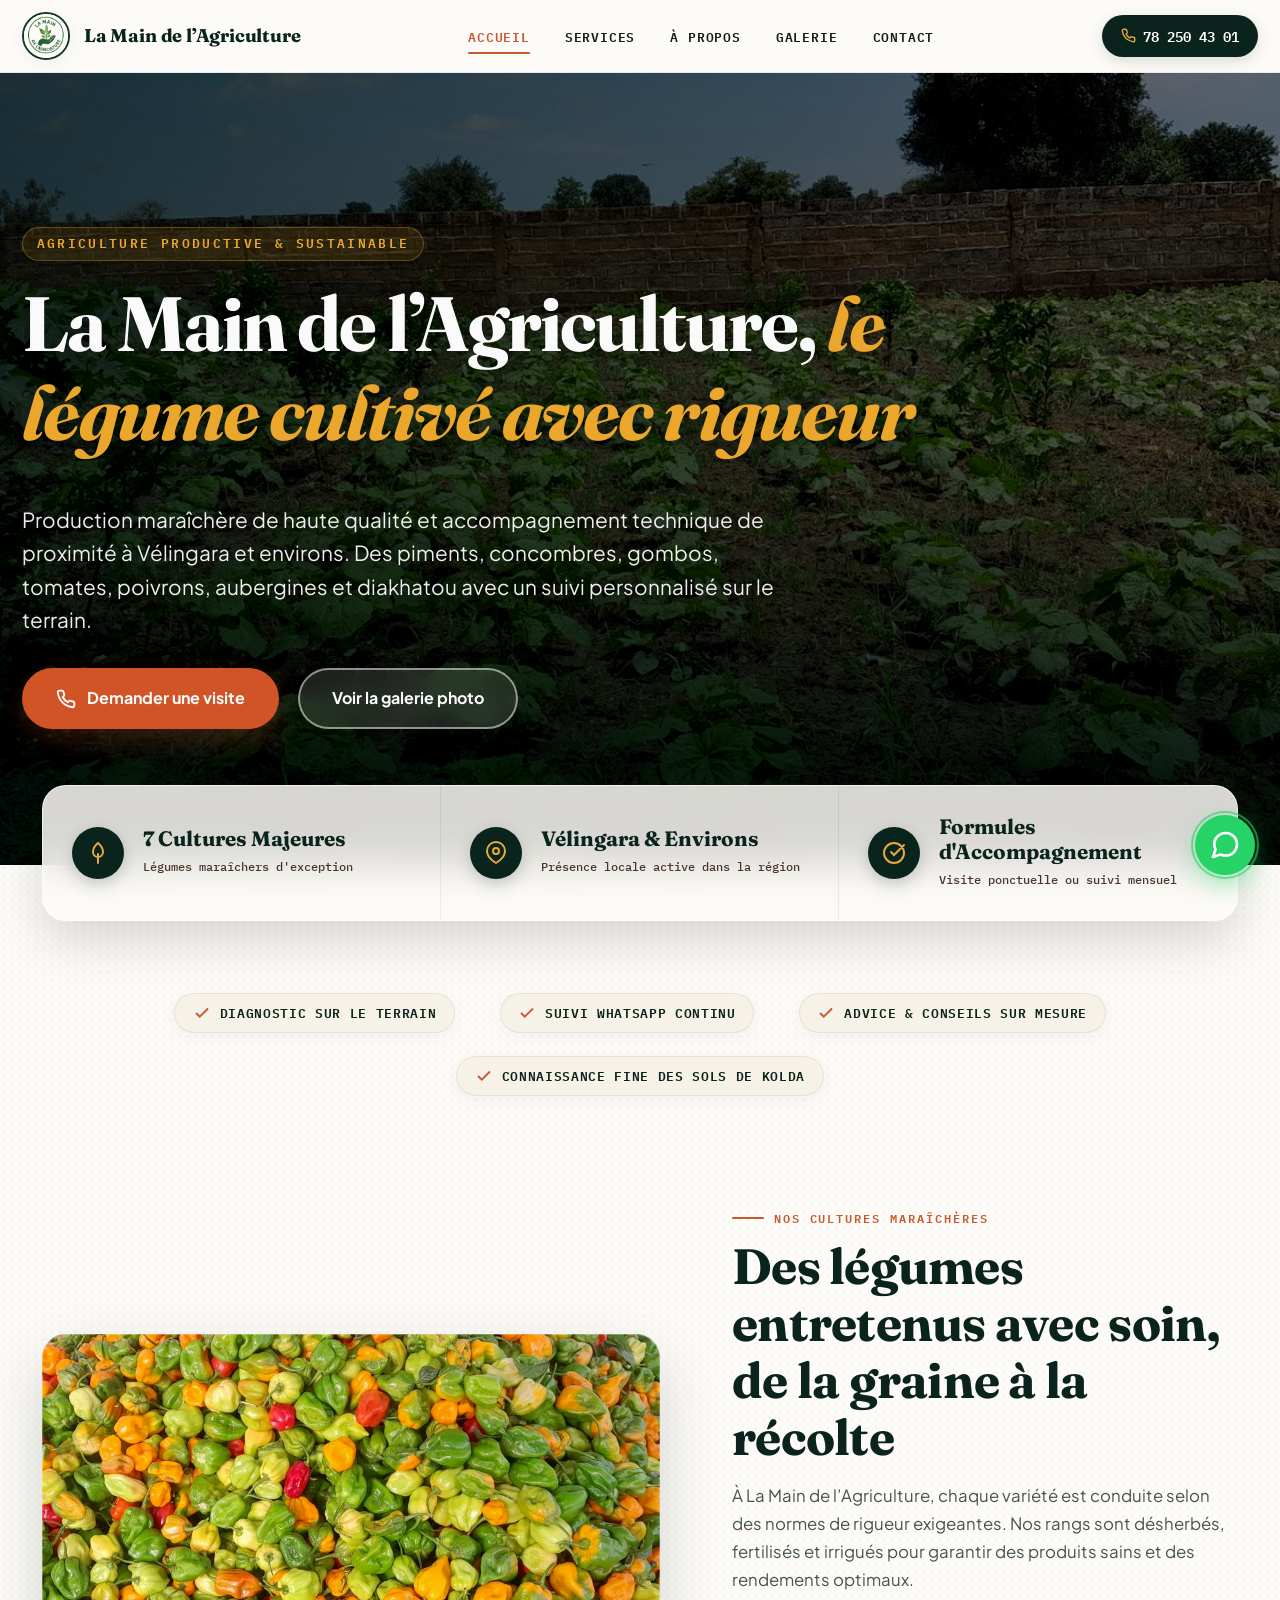
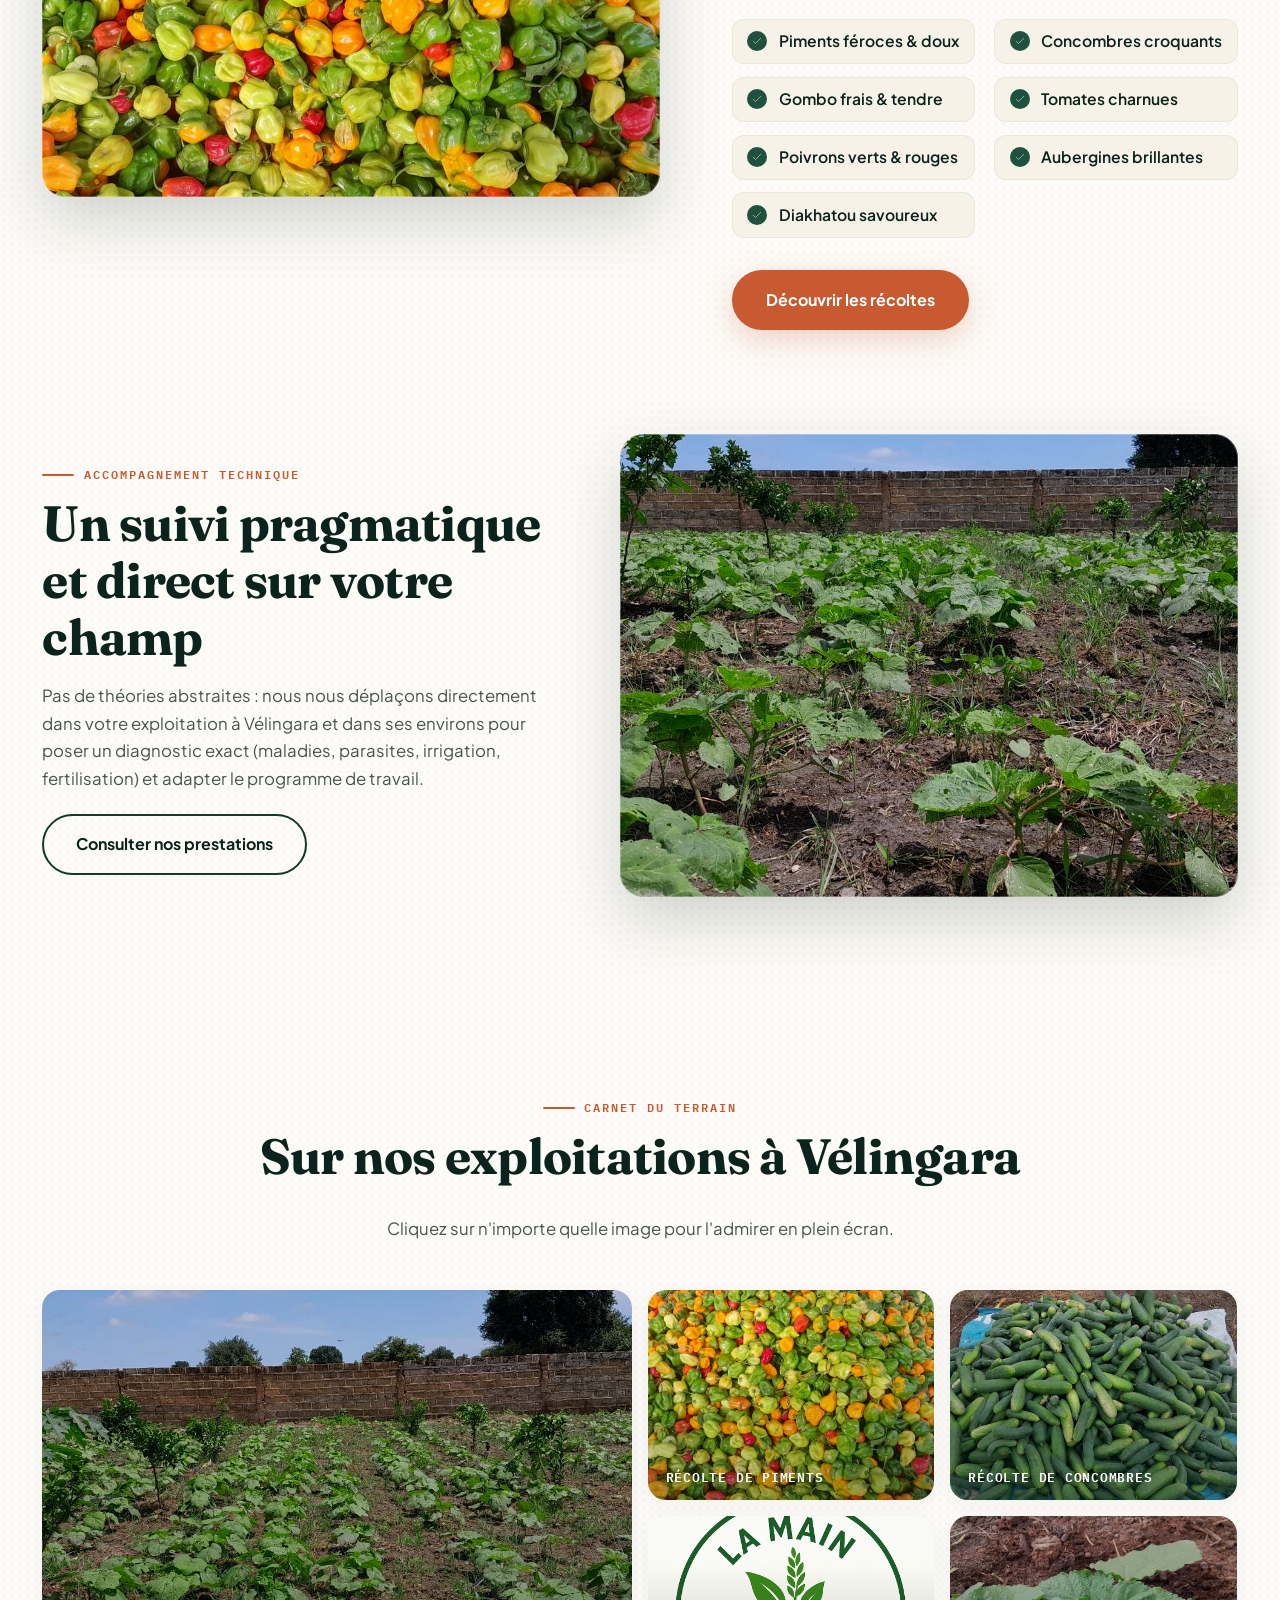
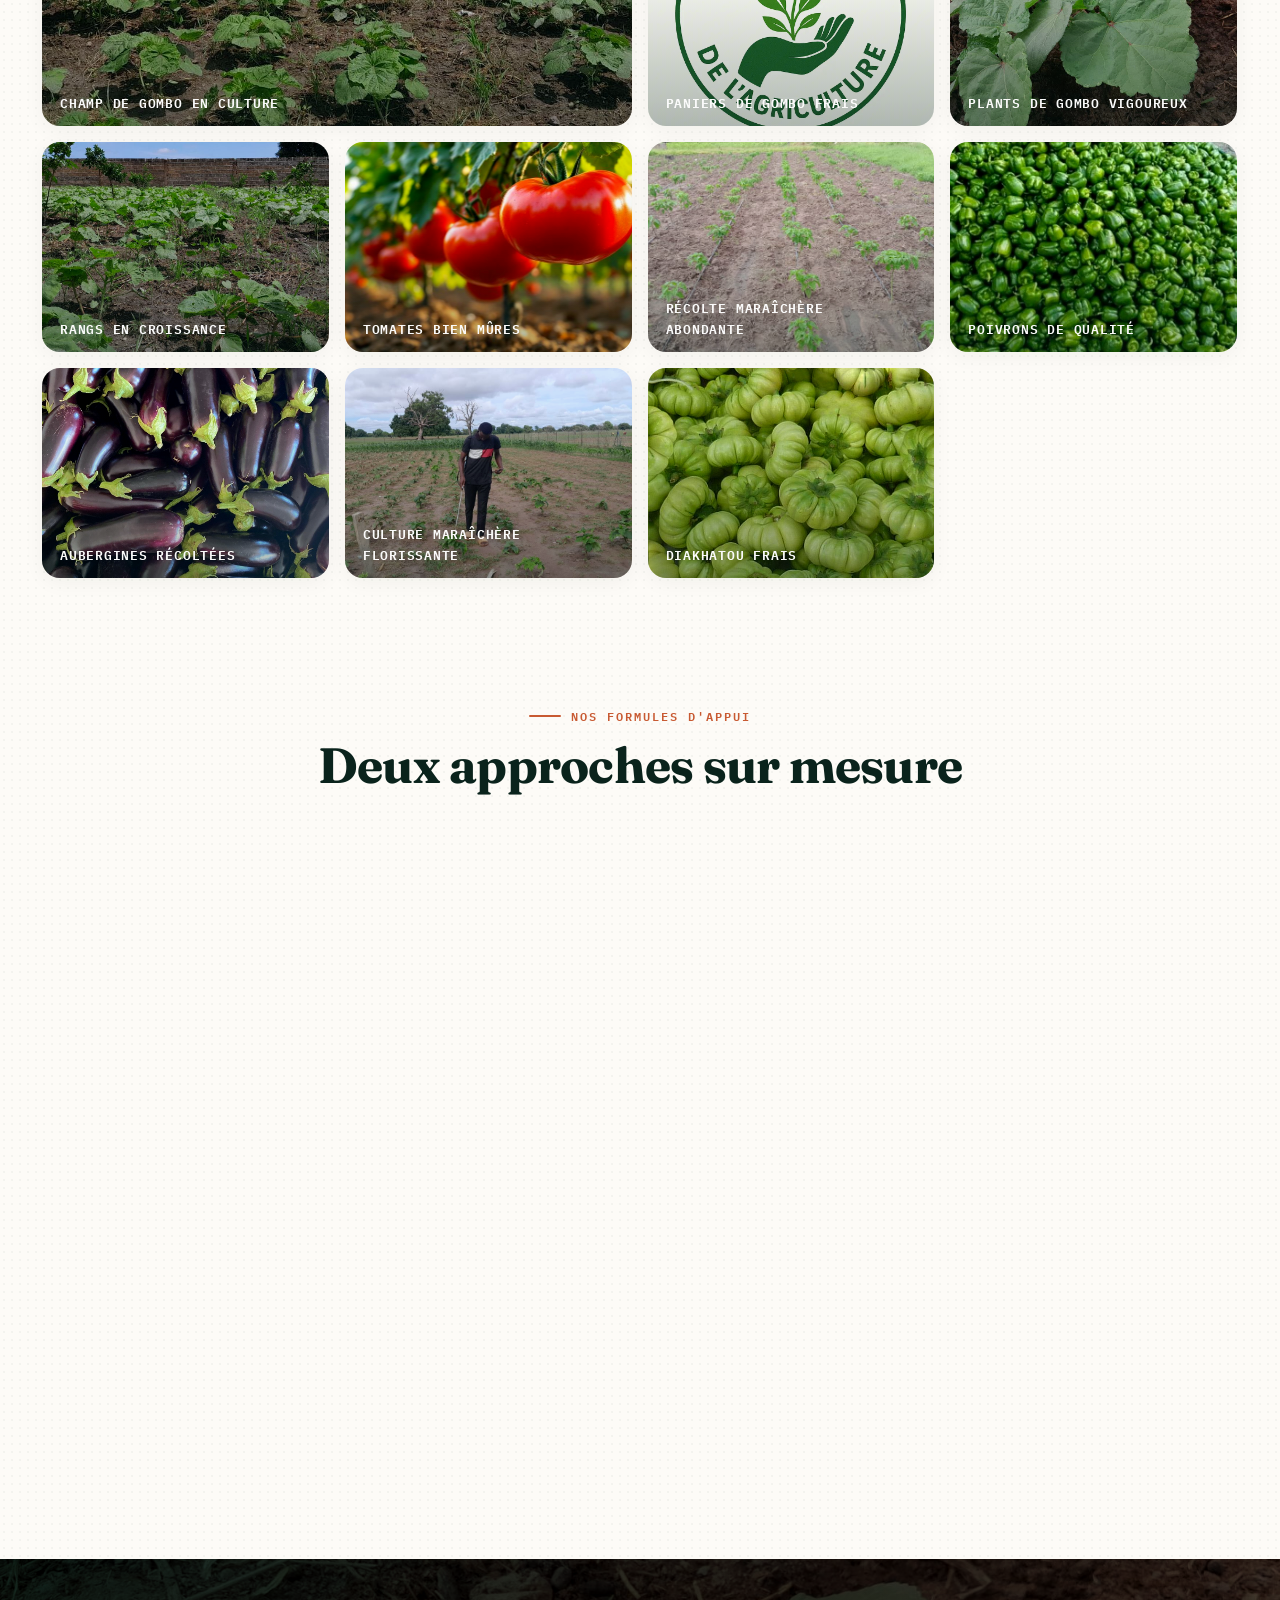
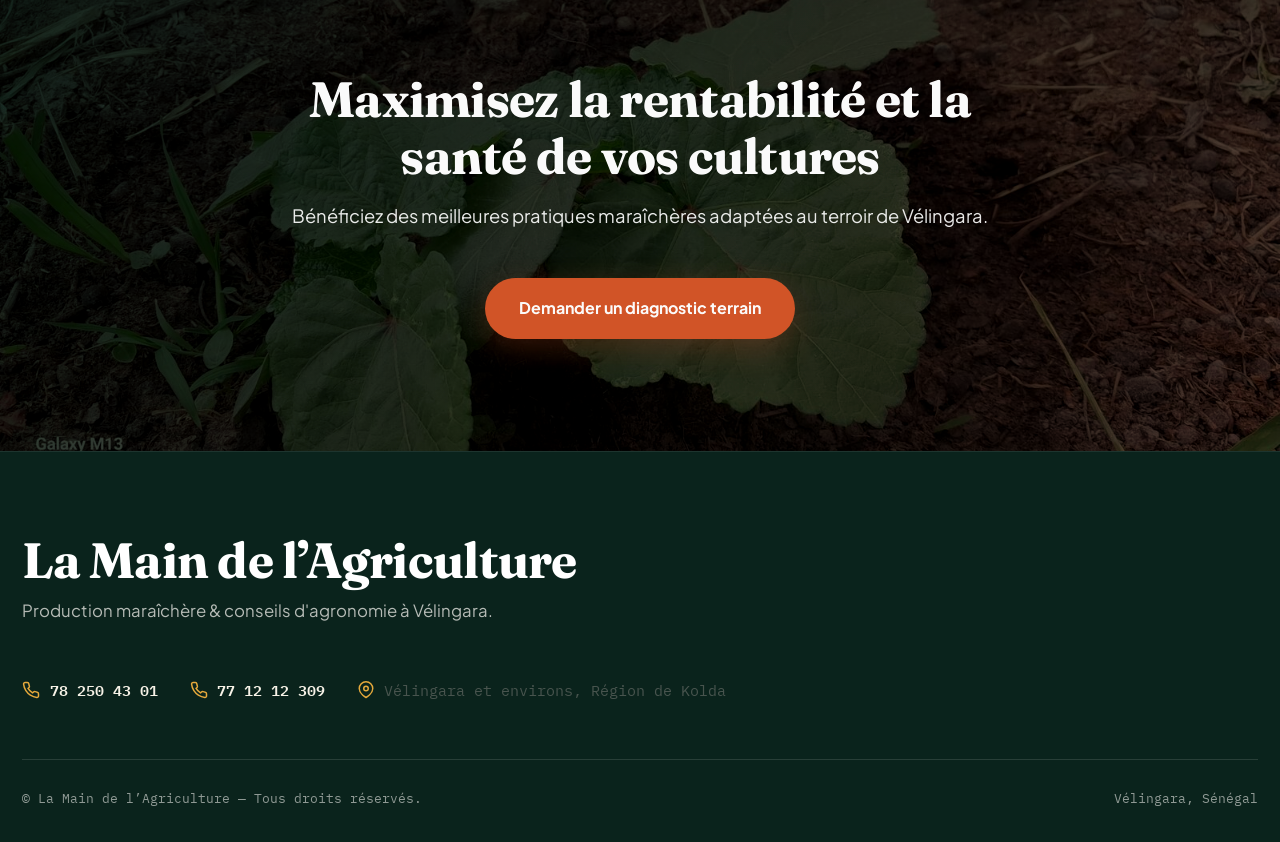
==== commit 2ec435bb: "Mise a jour complete du site avec les 31 photos de terrain dans la galerie et la mosaique" ====
--- a/index.html
+++ b/index.html
@@ -1,217 +1,336 @@
 <!DOCTYPE html>
 <html lang="fr">
+
 <head>
-<meta charset="UTF-8">
-<meta name="viewport" content="width=device-width, initial-scale=1.0">
-<title>La Main de l’Agriculture — Visite Technique Agricole | Vélingara</title>
-<meta name="description" content="La Main de l’Agriculture : production de légumes et accompagnement technique agricole à Vélingara et environs.">
-<link rel="preconnect" href="https://fonts.googleapis.com">
-<link href="https://fonts.googleapis.com/css2?family=Fraunces:opsz,wght@9..144,400;9..144,600;9..144,700&family=Work+Sans:wght@400;500;600&family=IBM+Plex+Mono:wght@500&display=swap" rel="stylesheet">
-<link rel="stylesheet" href="style.css">
+  <meta charset="UTF-8">
+  <meta name="viewport" content="width=device-width, initial-scale=1.0">
+  <title>La Main de l’Agriculture — Visite Technique Agricole & Production Maraîchère | Vélingara</title>
+  <meta name="description"
+    content="La Main de l’Agriculture : production maraîchère d'excellence et accompagnement technique agricole sur le terrain à Vélingara et environs. Piments, concombres, gombo, tomates, aubergines.">
+  <link rel="preconnect" href="https://fonts.googleapis.com">
+  <link rel="preconnect" href="https://fonts.gstatic.com" crossorigin>
+  <link rel="stylesheet" href="style.css">
 </head>
-<body class="big">
-
-<header class="floating-header">
-  <div class="header-pill">
-    <a class="brand" href="index.html">
-      <div class="brand-mark"><img src="images/logo.jpeg" alt="Logo La Main de l'Agriculture"></div>
-      <span class="brand-name">La Main de l’Agriculture</span>
-    </a>
-    <input type="checkbox" id="nav-toggle" class="nav-toggle">
-    <nav class="main-nav">
-      <ul>
-        <li><a href="index.html" aria-current="page">Accueil</a></li>
-        <li><a href="services.html">Services</a></li>
-        <li><a href="a-propos.html">À propos</a></li>
-        <li><a href="galerie.html">Galerie</a></li>
-        <li><a href="contact.html">Contact</a></li>
-      </ul>
-    </nav>
-    <label for="nav-toggle" class="nav-toggle-label" aria-label="Ouvrir le menu">
-      <span></span><span></span><span></span>
-    </label>
-    <a class="tel-btn" href="tel:+221782504301">78 250 43 01</a>
-  </div>
-</header>
-
-<section class="hero-full" style="background-image:url('images/champ-1.jpeg');">
-  <div class="hero-full-inner">
-    <p class="eyebrow" style="color:var(--gold);">Pour une agriculture productive et durable</p>
-    <h1>La Main de l’Agriculture, <span class="accent">le légume cultivé avec sérieux</span></h1>
-    <p class="lede">Production de légumes et accompagnement technique à Vélingara et environs : piments, concombres, gombo, et un vrai suivi de terrain pour les producteurs.</p>
-    <div class="hero-ctas">
-      <a class="btn btn-primary" href="contact.html">Nous contacter</a>
-      <a class="btn btn-ghost" style="border-color:#fff; color:#fff;" href="galerie.html">Voir la galerie</a>
-    </div>
-  </div>
+
+<body>
+
+  <!-- Floating Sticky Header -->
+  <header class="floating-header">
+    <div class="header-pill">
+      <a class="brand" href="index.html">
+        <div class="brand-mark">
+          <img src="images/logo.jpeg" alt="Logo La Main de l'Agriculture">
+        </div>
+        <span class="brand-name">La Main de l’Agriculture</span>
+      </a>
+
+      <input type="checkbox" id="nav-toggle" class="nav-toggle">
+      <nav class="main-nav">
+        <ul>
+          <li><a href="index.html" aria-current="page">Accueil</a></li>
+          <li><a href="services.html">Services</a></li>
+          <li><a href="a-propos.html">À propos</a></li>
+          <li><a href="galerie.html">Galerie</a></li>
+          <li><a href="contact.html">Contact</a></li>
+        </ul>
+      </nav>
+
+      <label for="nav-toggle" class="nav-toggle-label" aria-label="Ouvrir le menu de navigation">
+        <span></span><span></span><span></span>
+      </label>
+
+      <div class="header-actions">
+        <a class="tel-btn" href="tel:+221782504301">
+          <svg viewBox="0 0 24 24" fill="none" stroke="currentColor" stroke-width="2.2" stroke-linecap="round"
+            stroke-linejoin="round">
+            <path
+              d="M22 16.92v3a2 2 0 01-2.18 2 19.79 19.79 0 01-8.63-3.07 19.5 19.5 0 01-6-6 19.79 19.79 0 01-3.07-8.67A2 2 0 014.11 2h3a2 2 0 012 1.72c.127.96.362 1.903.7 2.81a2 2 0 01-.45 2.11L8.09 9.91a16 16 0 006 6l1.27-1.27a2 2 0 012.11-.45c.907.338 1.85.573 2.81.7A2 2 0 0122 16.92z" />
+          </svg>
+          78 250 43 01
+        </a>
+      </div>
+    </div>
+  </header>
+
+  <!-- Hero Full Section -->
+  <section class="hero-full" style="background-image: url('images/champ-1.jpeg');">
+    <div class="hero-full-inner">
+      <span class="eyebrow">Agriculture Productive & Sustainable</span>
+      <h1>La Main de l’Agriculture, <span class="accent">le légume cultivé avec rigueur</span></h1>
+      <p class="lede">Production maraîchère de haute qualité et accompagnement technique de proximité à Vélingara et
+        environs. Des piments, concombres, gombos, tomates, poivrons, aubergines et diakhatou avec un suivi personnalisé
+        sur le terrain.</p>
+      <div class="hero-ctas">
+        <a class="btn btn-primary" href="contact.html">
+          <svg viewBox="0 0 24 24" width="20" height="20" fill="none" stroke="currentColor" stroke-width="2.2"
+            stroke-linecap="round" stroke-linejoin="round">
+            <path
+              d="M22 16.92v3a2 2 0 01-2.18 2 19.79 19.79 0 01-8.63-3.07 19.5 19.5 0 01-6-6 19.79 19.79 0 01-3.07-8.67A2 2 0 014.11 2h3a2 2 0 012 1.72c.127.96.362 1.903.7 2.81a2 2 0 01-.45 2.11L8.09 9.91a16 16 0 006 6l1.27-1.27a2 2 0 012.11-.45c.907.338 1.85.573 2.81.7A2 2 0 0122 16.92z" />
+          </svg>
+          Demander une visite
+        </a>
+        <a class="btn btn-ghost" href="galerie.html">
+          Voir la galerie photo
+        </a>
+      </div>
+    </div>
+  </section>
+
+  <!-- Hero Stat Strip -->
   <div class="hero-stat-strip">
     <div class="hero-stat-card">
-      <div class="icon-circle"><svg viewBox="0 0 24 24" fill="none" stroke="currentColor" stroke-width="2" stroke-linecap="round"><path d="M12 2C12 2 7 6 7 11a5 5 0 0010 0c0-5-5-9-5-9z"/><path d="M12 22v-9"/></svg></div>
-      <div><strong>3 cultures</strong><span>Piments, concombres, gombo</span></div>
+      <div class="icon-circle">
+        <svg viewBox="0 0 24 24" fill="none" stroke="currentColor" stroke-width="2" stroke-linecap="round">
+          <path d="M12 2C12 2 7 6 7 11a5 5 0 0010 0c0-5-5-9-5-9z" />
+          <path d="M12 22v-9" />
+        </svg>
+      </div>
+      <div>
+        <strong>7 Cultures Majeures</strong>
+        <span>Légumes maraîchers d'exception</span>
+      </div>
     </div>
     <div class="hero-stat-card">
-      <div class="icon-circle"><svg viewBox="0 0 24 24" fill="none" stroke="currentColor" stroke-width="2" stroke-linecap="round" stroke-linejoin="round"><path d="M21 10c0 7-9 12-9 12s-9-5-9-12a9 9 0 0118 0z"/><circle cx="12" cy="10" r="3"/></svg></div>
-      <div><strong>Vélingara</strong><span>Et environs</span></div>
+      <div class="icon-circle">
+        <svg viewBox="0 0 24 24" fill="none" stroke="currentColor" stroke-width="2" stroke-linecap="round"
+          stroke-linejoin="round">
+          <path d="M21 10c0 7-9 12-9 12s-9-5-9-12a9 9 0 0118 0z" />
+          <circle cx="12" cy="10" r="3" />
+        </svg>
+      </div>
+      <div>
+        <strong>Vélingara & Environs</strong>
+        <span>Présence locale active dans la région</span>
+      </div>
     </div>
     <div class="hero-stat-card">
-      <div class="icon-circle"><svg viewBox="0 0 24 24" fill="none" stroke="currentColor" stroke-width="2" stroke-linecap="round"><path d="M9 11l3 3L22 4M2 12a10 10 0 1020 0 10 10 0 00-20 0z"/></svg></div>
-      <div><strong>2 formules</strong><span>Visite simple ou suivi mensuel</span></div>
+      <div class="icon-circle">
+        <svg viewBox="0 0 24 24" fill="none" stroke="currentColor" stroke-width="2" stroke-linecap="round">
+          <path d="M9 11l3 3L22 4M2 12a10 10 0 1020 0 10 10 0 00-20 0z" />
+        </svg>
+      </div>
+      <div>
+        <strong>Formules d'Accompagnement</strong>
+        <span>Visite ponctuelle ou suivi mensuel</span>
+      </div>
     </div>
   </div>
-</section>
-
-<div class="feature-strip">
-  <div class="feature-item"><svg viewBox="0 0 24 24" fill="none" stroke="currentColor" stroke-width="2" stroke-linecap="round"><polyline points="20 6 9 17 4 12"/></svg>Diagnostic sur le terrain</div>
-  <div class="feature-item"><svg viewBox="0 0 24 24" fill="none" stroke="currentColor" stroke-width="2" stroke-linecap="round"><polyline points="20 6 9 17 4 12"/></svg>Suivi WhatsApp</div>
-  <div class="feature-item"><svg viewBox="0 0 24 24" fill="none" stroke="currentColor" stroke-width="2" stroke-linecap="round"><polyline points="20 6 9 17 4 12"/></svg>Conseils personnalisés</div>
-  <div class="feature-item"><svg viewBox="0 0 24 24" fill="none" stroke="currentColor" stroke-width="2" stroke-linecap="round"><polyline points="20 6 9 17 4 12"/></svg>Connaissance locale</div>
-</div>
-
-<section class="split-section">
-  <div class="split-media" style="background-image:url('images/piments.jpeg');"></div>
-  <div class="split-text">
-    <p class="section-label">Nos cultures</p>
-    <h2>Des légumes suivis de la plantation à la récolte</h2>
-    <p>À La Main de l’Agriculture, chaque culture est suivie de près : piments, concombres et gombo poussent en rangs entretenus, avec un vrai travail de terrain à chaque étape.</p>
-    <ul>
-      <li><svg viewBox="0 0 24 24" fill="none" stroke-width="2" stroke-linecap="round" stroke-linejoin="round"><polyline points="20 6 9 17 4 12"/></svg>Piments</li>
-      <li><svg viewBox="0 0 24 24" fill="none" stroke-width="2" stroke-linecap="round" stroke-linejoin="round"><polyline points="20 6 9 17 4 12"/></svg>Concombres</li>
-      <li><svg viewBox="0 0 24 24" fill="none" stroke-width="2" stroke-linecap="round" stroke-linejoin="round"><polyline points="20 6 9 17 4 12"/></svg>Gombo</li>
-    </ul>
-    <a class="btn btn-primary" href="galerie.html">Voir les photos</a>
+
+  <!-- Feature Strip -->
+  <div class="feature-strip reveal">
+    <div class="feature-item"><svg viewBox="0 0 24 24" fill="none" stroke="currentColor" stroke-width="2.5">
+        <polyline points="20 6 9 17 4 12" />
+      </svg> Diagnostic sur le terrain</div>
+    <div class="feature-item"><svg viewBox="0 0 24 24" fill="none" stroke="currentColor" stroke-width="2.5">
+        <polyline points="20 6 9 17 4 12" />
+      </svg> Suivi WhatsApp continu</div>
+    <div class="feature-item"><svg viewBox="0 0 24 24" fill="none" stroke="currentColor" stroke-width="2.5">
+        <polyline points="20 6 9 17 4 12" />
+      </svg> Advice & Conseils sur mesure</div>
+    <div class="feature-item"><svg viewBox="0 0 24 24" fill="none" stroke="currentColor" stroke-width="2.5">
+        <polyline points="20 6 9 17 4 12" />
+      </svg> Connaissance fine des sols de Kolda</div>
   </div>
-</section>
-
-<section class="split-section reverse">
-  <div class="split-media" style="background-image:url('images/champ-2.jpeg');"></div>
-  <div class="split-text">
-    <p class="section-label">Notre accompagnement</p>
-    <h2>Un vrai suivi de terrain, pas des conseils génériques</h2>
-    <p>Visite des champs, diagnostic, conseils techniques adaptés à chaque exploitation : maraîchage, fertilisation, irrigation, traitements phytosanitaires et planification des cultures selon les saisons.</p>
-    <a class="btn btn-primary" href="services.html">Voir les services</a>
-  </div>
-</section>
-
-<section class="section" style="padding-bottom:1rem;">
-  <p class="section-label" style="text-align:center;">En images</p>
-  <h2 style="text-align:center;">Sur le terrain à Vélingara</h2>
-  <div class="photo-mosaic">
-    <div class="mosaic-tile large" style="background-image:url('images/champ-1.jpeg');">
-      <div class="tile-label">Champ de gombo</div>
-    </div>
-    <div class="mosaic-tile" style="background-image:url('images/piments.jpeg');">
-      <div class="tile-label">Récolte de piments</div>
-    </div>
-    <div class="mosaic-tile" style="background-image:url('images/concombres.jpeg');">
-      <div class="tile-label">Récolte de concombres</div>
-    </div>
-    <div class="mosaic-tile" style="background-image:url('images/gombo-feuilles.jpeg');">
-      <div class="tile-label">Plants de gombo</div>
-    </div>
-    <div class="mosaic-tile" style="background-image:url('images/champ-2.jpeg');">
-      <div class="tile-label">Rangs en croissance</div>
-    </div>
-  </div>
-</section>
-
-<section class="section" style="padding-top:2rem;">
-  <p class="section-label">Nos offres</p>
-  <h2>Deux formules d'accompagnement</h2>
-  <div class="offers">
-    <div class="offer-card simple">
-      <span class="offer-tag">Ponctuelle</span>
-      <h3>Visite technique simple</h3>
+
+  <!-- Split Section 1: Nos Cultures -->
+  <section class="split-section reveal">
+    <div class="split-media" style="background-image: url('images/piments.jpeg');"></div>
+    <div class="split-text">
+      <span class="section-label">Nos cultures maraîchères</span>
+      <h2>Des légumes entretenus avec soin, de la graine à la récolte</h2>
+      <p>À La Main de l’Agriculture, chaque variété est conduite selon des normes de rigueur exigeantes. Nos rangs sont
+        désherbés, fertilisés et irrigués pour garantir des produits sains et des rendements optimaux.</p>
       <ul>
-        <li>Diagnostic du champ</li>
-        <li>Conseils pratiques</li>
-        <li>Durée : 1h à 2h</li>
-        <li>Tarif selon distance</li>
+        <li><svg viewBox="0 0 24 24" fill="none" stroke="currentColor">
+            <polyline points="20 6 9 17 4 12" />
+          </svg> Piments féroces & doux</li>
+        <li><svg viewBox="0 0 24 24" fill="none" stroke="currentColor">
+            <polyline points="20 6 9 17 4 12" />
+          </svg> Concombres croquants</li>
+        <li><svg viewBox="0 0 24 24" fill="none" stroke="currentColor">
+            <polyline points="20 6 9 17 4 12" />
+          </svg> Gombo frais & tendre</li>
+        <li><svg viewBox="0 0 24 24" fill="none" stroke="currentColor">
+            <polyline points="20 6 9 17 4 12" />
+          </svg> Tomates charnues</li>
+        <li><svg viewBox="0 0 24 24" fill="none" stroke="currentColor">
+            <polyline points="20 6 9 17 4 12" />
+          </svg> Poivrons verts & rouges</li>
+        <li><svg viewBox="0 0 24 24" fill="none" stroke="currentColor">
+            <polyline points="20 6 9 17 4 12" />
+          </svg> Aubergines brillantes</li>
+        <li><svg viewBox="0 0 24 24" fill="none" stroke="currentColor">
+            <polyline points="20 6 9 17 4 12" />
+          </svg> Diakhatou savoureux</li>
       </ul>
-    </div>
-    <div class="offer-card suivi">
-      <span class="offer-tag">Accompagnement continu</span>
-      <h3>Suivi technique mensuel</h3>
-      <ul>
-        <li>1 à 4 visites par mois</li>
-        <li>Appui WhatsApp / appel</li>
-        <li>Programme de traitement et fertilisation</li>
-      </ul>
-    </div>
-  </div>
-</section>
-
-<section class="section" style="background:#fdfbf7;">
-  <div style="max-width:1000px; margin:0 auto; display:grid; grid-template-columns:1fr 1fr; gap:2.5rem; align-items:center;">
-    <div>
-      <p class="section-label">Simulateur gratuit</p>
-      <h2>Estimez votre besoin de suivi technique</h2>
-      <p style="margin:1rem 0; color:#444;">Sélectionnez la surface de votre exploitation et la formule souhaitée pour obtenir une estimation immédiate de votre accompagnement personnalisé sur le terrain à Vélingara.</p>
-      <ul style="list-style:none; display:flex; flex-direction:column; gap:0.5rem; font-weight:600; font-size:0.95rem;">
-        <li style="display:flex; align-items:center; gap:0.5rem; color:var(--green);"><svg viewBox="0 0 24 24" width="18" height="18" fill="none" stroke="currentColor" stroke-width="2"><polyline points="20 6 9 17 4 12"/></svg> Diagnostic complet du sol et des plants</li>
-        <li style="display:flex; align-items:center; gap:0.5rem; color:var(--green);"><svg viewBox="0 0 24 24" width="18" height="18" fill="none" stroke="currentColor" stroke-width="2"><polyline points="20 6 9 17 4 12"/></svg> Plan d'irrigation et de fertilisation</li>
-        <li style="display:flex; align-items:center; gap:0.5rem; color:var(--green);"><svg viewBox="0 0 24 24" width="18" height="18" fill="none" stroke="currentColor" stroke-width="2"><polyline points="20 6 9 17 4 12"/></svg> Conseils adaptés au climat de Vélingara</li>
-      </ul>
-    </div>
-    <div class="calc-card">
-      <div class="calc-group">
-        <label for="calc-surface">Surface estimée (en Hectares / Champs)</label>
-        <input type="number" id="calc-surface" class="calc-input" value="1" min="0.5" step="0.5">
-      </div>
-      <div class="calc-group">
-        <label for="calc-formule">Formule d'accompagnement</label>
-        <select id="calc-formule" class="calc-select">
-          <option value="ponctuelle">Visite Ponctuelle (Diagnostic ponctuel)</option>
-          <option value="mensuel">Suivi Mensuel Régulier (Recommandé)</option>
-        </select>
-      </div>
-      <div id="calc-result"></div>
-    </div>
-  </div>
-</section>
-
-<section class="cta-photo-band" style="background-image:url('images/gombo-feuilles.jpeg');">
-  <div class="cta-photo-band-inner">
-    <h2>Ensemble, améliorons vos récoltes et vos revenus !</h2>
-    <a class="btn btn-primary" href="contact.html">Demander une visite</a>
-  </div>
-</section>
-
-<footer>
-  <div class="footer-grid">
-    <h2>La Main de l’Agriculture</h2>
-    <div class="footer-contact-block">
-      <div class="contact-line">
-        <svg viewBox="0 0 24 24" fill="none" stroke="currentColor" stroke-width="2" stroke-linecap="round" stroke-linejoin="round"><path d="M22 16.92v3a2 2 0 01-2.18 2 19.79 19.79 0 01-8.63-3.07 19.5 19.5 0 01-6-6 19.79 19.79 0 01-3.07-8.67A2 2 0 014.11 2h3a2 2 0 012 1.72c.127.96.362 1.903.7 2.81a2 2 0 01-.45 2.11L8.09 9.91a16 16 0 006 6l1.27-1.27a2 2 0 012.11-.45c.907.338 1.85.573 2.81.7A2 2 0 0122 16.92z"/></svg>
-        <a href="tel:+221782504301">78 250 43 01</a>
-      </div>
-      <div class="contact-line">
-        <svg viewBox="0 0 24 24" fill="none" stroke="currentColor" stroke-width="2" stroke-linecap="round" stroke-linejoin="round"><path d="M22 16.92v3a2 2 0 01-2.18 2 19.79 19.79 0 01-8.63-3.07 19.5 19.5 0 01-6-6 19.79 19.79 0 01-3.07-8.67A2 2 0 014.11 2h3a2 2 0 012 1.72c.127.96.362 1.903.7 2.81a2 2 0 01-.45 2.11L8.09 9.91a16 16 0 006 6l1.27-1.27a2 2 0 012.11-.45c.907.338 1.85.573 2.81.7A2 2 0 0122 16.92z"/></svg>
-        <a href="tel:+221771212309">77 12 12 309</a>
-      </div>
-      <p class="footer-loc">
-        <svg viewBox="0 0 24 24" fill="none" stroke="currentColor" stroke-width="2" stroke-linecap="round" stroke-linejoin="round"><path d="M21 10c0 7-9 12-9 12s-9-5-9-12a9 9 0 0118 0z"/><circle cx="12" cy="10" r="3"/></svg>
-        Vélingara et environs
-      </p>
-    </div>
-  </div>
-  <div class="footer-bottom">
-    <span>La Main de l’Agriculture</span>
-    <span>Vélingara, Sénégal</span>
-  </div>
-</footer>
-
-<!-- Lightbox Modal -->
-<div id="lightbox-modal" class="lightbox-modal">
-  <span id="lightbox-close" class="lightbox-close">&times;</span>
-  <img id="lightbox-img" class="lightbox-content" src="" alt="Vue agrandie">
-  <div id="lightbox-caption" class="lightbox-caption"></div>
-</div>
-
-<!-- Floating WhatsApp Button -->
-<a href="https://wa.me/221782504301" target="_blank" rel="noopener" class="whatsapp-float" aria-label="Discuter sur WhatsApp">
-  <svg viewBox="0 0 24 24"><path d="M.057 24l1.687-6.163c-1.041-1.804-1.588-3.849-1.587-5.946.003-6.556 5.338-11.891 11.893-11.891 3.181.001 6.167 1.24 8.413 3.488 2.245 2.248 3.481 5.236 3.48 8.414-.003 6.557-5.338 11.892-11.893 11.892-1.99-.001-3.951-.5-5.688-1.448l-6.305 1.654zm6.597-3.807c1.676.995 3.276 1.591 5.392 1.592 5.448 0 9.886-4.434 9.889-9.885.002-5.462-4.415-9.89-9.881-9.892-5.452 0-9.887 4.434-9.889 9.884-.001 2.225.651 3.891 1.746 5.634l-.999 3.648 3.742-.981zm11.387-5.464c-.074-.124-.272-.198-.57-.347-.297-.149-1.758-.868-2.031-.967-.272-.099-.47-.149-.669.149-.198.297-.768.967-.941 1.165-.173.198-.347.223-.644.074-.297-.149-1.255-.462-2.39-1.475-.883-.788-1.48-1.761-1.653-2.059-.173-.297-.018-.458.13-.606.134-.133.297-.347.446-.521.151-.172.2-.296.3-.495.099-.198.05-.372-.025-.521-.075-.148-.669-1.611-.916-2.206-.242-.579-.487-.501-.669-.51l-.57-.01c-.198 0-.52.074-.792.372s-1.04 1.016-1.04 2.479 1.065 2.876 1.213 3.074c.149.198 2.095 3.2 5.076 4.487.709.306 1.263.489 1.694.626.712.226 1.36.194 1.872.118.571-.085 1.758-.719 2.006-1.413.248-.695.248-1.29.173-1.414z"/></svg>
-</a>
-
-<script src="main.js"></script>
+      <a class="btn btn-primary" href="galerie.html">Découvrir les récoltes</a>
+    </div>
+  </section>
+
+  <!-- Split Section 2: Accompagnement -->
+  <section class="split-section reverse reveal">
+    <div class="split-media" style="background-image: url('images/champ-2.jpeg');"></div>
+    <div class="split-text">
+      <span class="section-label">Accompagnement Technique</span>
+      <h2>Un suivi pragmatique et direct sur votre champ</h2>
+      <p>Pas de théories abstraites : nous nous déplaçons directement dans votre exploitation à Vélingara et dans ses
+        environs pour poser un diagnostic exact (maladies, parasites, irrigation, fertilisation) et adapter le programme
+        de travail.</p>
+      <a class="btn btn-outline" href="services.html">Consulter nos prestations</a>
+    </div>
+  </section>
+
+  <!-- Section Galerie Mosaic -->
+  <section class="section">
+    <div style="text-align: center;">
+      <span class="section-label" style="text-align: center;">Carnet du terrain</span>
+      <h2 style="text-align: center;">Sur nos exploitations à Vélingara</h2>
+      <p style="max-width: 600px; margin: 0 auto 2rem;">Cliquez sur n'importe quelle image pour l'admirer en plein
+        écran.</p>
+    </div>
+
+    <div class="photo-mosaic reveal-stagger reveal">
+      <div class="mosaic-tile large reveal-child" style="background-image: url('images/champ-1.jpeg');">
+        <div class="tile-label">Champ de gombo en culture</div>
+      </div>
+      <div class="mosaic-tile reveal-child" style="background-image: url('images/piments.jpeg');">
+        <div class="tile-label">Récolte de piments</div>
+      </div>
+      <div class="mosaic-tile reveal-child" style="background-image: url('images/concombres.jpeg');">
+        <div class="tile-label">Récolte de concombres</div>
+      </div>
+      <div class="mosaic-tile reveal-child" style="background-image: url('images/terrain-06.jpeg');">
+        <div class="tile-label">Paniers de gombo frais</div>
+      </div>
+      <div class="mosaic-tile reveal-child" style="background-image: url('images/gombo-feuilles.jpeg');">
+        <div class="tile-label">Plants de gombo vigoureux</div>
+      </div>
+      <div class="mosaic-tile reveal-child" style="background-image: url('images/champ-2.jpeg');">
+        <div class="tile-label">Rangs en croissance</div>
+      </div>
+      <div class="mosaic-tile reveal-child" style="background-image: url('images/tomates.jpeg');">
+        <div class="tile-label">Tomates bien mûres</div>
+      </div>
+      <div class="mosaic-tile reveal-child" style="background-image: url('images/terrain-17.jpeg');">
+        <div class="tile-label">Récolte maraîchère abondante</div>
+      </div>
+      <div class="mosaic-tile reveal-child" style="background-image: url('images/poivrons.jpeg');">
+        <div class="tile-label">Poivrons de qualité</div>
+      </div>
+      <div class="mosaic-tile reveal-child" style="background-image: url('images/aubergines.jpeg');">
+        <div class="tile-label">Aubergines récoltées</div>
+      </div>
+      <div class="mosaic-tile reveal-child" style="background-image: url('images/terrain-11.jpeg');">
+        <div class="tile-label">Culture maraîchère florissante</div>
+      </div>
+      <div class="mosaic-tile reveal-child" style="background-image: url('images/diakhatou.jpeg');">
+        <div class="tile-label">Diakhatou frais</div>
+      </div>
+    </div>
+  </section>
+
+  <!-- Formules & Offres Section -->
+  <section class="section" style="padding-top: 2rem;">
+    <div style="text-align: center;">
+      <span class="section-label" style="text-align: center;">Nos formules d'appui</span>
+      <h2 style="text-align: center;">Deux approches sur mesure</h2>
+    </div>
+
+    <div class="offers reveal-stagger reveal">
+      <div class="offer-card simple reveal-child">
+        <span class="offer-tag">Ponctuel</span>
+        <h3>Visite Technique Simple</h3>
+        <p>Un diagnostic rapide et un plan d'action d'urgence à appliquer directement.</p>
+        <ul>
+          <li>Diagnostic complet de l'état sanitaire des plants</li>
+          <li>Identification des attaques de ravageurs & carences</li>
+          <li>Recommandations de traitement immédiates</li>
+          <li>Durée de la visite : 1h à 2h de terrain</li>
+          <li>Tarification adaptée selon la distance</li>
+        </ul>
+        <div style="margin-top: 2rem;">
+          <a class="btn btn-outline" style="width: 100%;" href="contact.html">Réserver une visite</a>
+        </div>
+      </div>
+
+      <div class="offer-card suivi reveal-child">
+        <span class="offer-tag">Accompagnement continu</span>
+        <h3>Suivi Technique Mensuel</h3>
+        <p>Une sérénité totale pour toute votre saison maraîchère, de la pépinière à la vente.</p>
+        <ul>
+          <li>1 à 4 visites de terrain programmées par mois</li>
+          <li>Assistance WhatsApp & téléphonique continue</li>
+          <li>Calendrier personnalisé de fertilisation & traitement</li>
+          <li>Ajustement réactif selon les conditions météo</li>
+          <li>Conseils en gestion des récoltes & commercialisation</li>
+        </ul>
+        <div style="margin-top: 2rem;">
+          <a class="btn btn-primary" style="width: 100%;" href="contact.html">Démarrer un suivi mensuel</a>
+        </div>
+      </div>
+    </div>
+  </section>
+
+  <!-- CTA Photo Band -->
+  <section class="cta-photo-band" style="background-image: url('images/gombo-feuilles.jpeg');">
+    <div class="cta-photo-band-inner">
+      <h2>Maximisez la rentabilité et la santé de vos cultures</h2>
+      <p>Bénéficiez des meilleures pratiques maraîchères adaptées au terroir de Vélingara.</p>
+      <a class="btn btn-primary" href="contact.html">Demander un diagnostic terrain</a>
+    </div>
+  </section>
+
+  <!-- Floating WhatsApp Button -->
+  <a href="https://wa.me/221782504301" class="floating-whatsapp" target="_blank" rel="noopener"
+    aria-label="Contacter sur WhatsApp">
+    <svg viewBox="0 0 24 24" fill="none" stroke="currentColor" stroke-width="2" stroke-linecap="round"
+      stroke-linejoin="round">
+      <path
+        d="M21 11.5a8.38 8.38 0 01-.9 3.8 8.5 8.5 0 01-7.6 4.7 8.38 8.38 0 01-3.8-.9L3 21l1.9-5.7a8.38 8.38 0 01-.9-3.8 8.5 8.5 0 014.7-7.6 8.38 8.38 0 013.8-.9h.5a8.48 8.48 0 018 8v.5z" />
+    </svg>
+  </a>
+
+  <!-- Footer -->
+  <footer>
+    <div class="footer-grid">
+      <div>
+        <h2>La Main de l’Agriculture</h2>
+        <p style="margin-top: 0.5rem; color: rgba(253,251,247,0.7);">Production maraîchère & conseils d'agronomie à
+          Vélingara.</p>
+      </div>
+
+      <div class="footer-contact-block">
+        <div class="contact-line">
+          <svg viewBox="0 0 24 24" fill="none" stroke="currentColor" stroke-width="2">
+            <path
+              d="M22 16.92v3a2 2 0 01-2.18 2 19.79 19.79 0 01-8.63-3.07 19.5 19.5 0 01-6-6 19.79 19.79 0 01-3.07-8.67A2 2 0 014.11 2h3a2 2 0 012 1.72c.127.96.362 1.903.7 2.81a2 2 0 01-.45 2.11L8.09 9.91a16 16 0 006 6l1.27-1.27a2 2 0 012.11-.45c.907.338 1.85.573 2.81.7A2 2 0 0122 16.92z" />
+          </svg>
+          <a href="tel:+221782504301">78 250 43 01</a>
+        </div>
+        <div class="contact-line">
+          <svg viewBox="0 0 24 24" fill="none" stroke="currentColor" stroke-width="2">
+            <path
+              d="M22 16.92v3a2 2 0 01-2.18 2 19.79 19.79 0 01-8.63-3.07 19.5 19.5 0 01-6-6 19.79 19.79 0 01-3.07-8.67A2 2 0 014.11 2h3a2 2 0 012 1.72c.127.96.362 1.903.7 2.81a2 2 0 01-.45 2.11L8.09 9.91a16 16 0 006 6l1.27-1.27a2 2 0 012.11-.45c.907.338 1.85.573 2.81.7A2 2 0 0122 16.92z" />
+          </svg>
+          <a href="tel:+221771212309">77 12 12 309</a>
+        </div>
+        <p class="footer-loc">
+          <svg viewBox="0 0 24 24" fill="none" stroke="currentColor" stroke-width="2">
+            <path d="M21 10c0 7-9 12-9 12s-9-5-9-12a9 9 0 0118 0z" />
+            <circle cx="12" cy="10" r="3" />
+          </svg>
+          Vélingara et environs, Région de Kolda
+        </p>
+      </div>
+    </div>
+
+    <div class="footer-bottom">
+      <span>© La Main de l’Agriculture — Tous droits réservés.</span>
+      <span>Vélingara, Sénégal</span>
+    </div>
+  </footer>
+
+  <script src="script.js"></script>
 </body>
-</html>
+
+</html>
--- a/style.css
+++ b/style.css
@@ -1,690 +1,1633 @@
-/* Visite Technique Agricole — style calqué sur l'affiche */
-
-:root{
-  --green: #1E8A3E;
-  --green-deep: #124D24;
-  --gold: #F0B429;
-  --cream: #FBF6E4;
-  --black: #1A1A1A;
-  --paper: #FFFFFF;
-}
-*{box-sizing:border-box;margin:0;padding:0;}
-html{scroll-behavior:smooth;}
-body{
-  font-family:'Work Sans', sans-serif;
-  background: var(--paper);
-  color: var(--black);
-  line-height:1.5;
-}
-h1,h2,h3{
-  font-family:'Fraunces', serif;
-  font-weight:700;
-  letter-spacing:-0.01em;
-}
-.mono{font-family:'IBM Plex Mono', monospace; letter-spacing:0.02em;}
-a{color:inherit;}
-img{max-width:100%; display:block;}
-
-/* ---------- Header / Nav ---------- */
-header{
-  position:relative;
-  z-index:5;
-  display:flex;
-  justify-content:space-between;
-  align-items:center;
-  padding:1.2rem 6vw;
-  background:var(--paper);
-  border-bottom:3px solid var(--black);
-}
-.brand{display:flex; align-items:center; gap:0.7rem; text-decoration:none;}
-.brand-mark{
-  width:40px;height:40px; border-radius:50%;
-  background:var(--green);
-  display:flex;align-items:center;justify-content:center;
-  flex-shrink:0;
-  border:2px solid var(--black);
-}
-.brand-mark svg{width:20px;height:20px;}
-.brand-mark img{width:100%; height:100%; object-fit:cover; border-radius:50%;}
-.brand-name{font-size:1rem; font-weight:700; color:var(--black); text-transform:uppercase; letter-spacing:0.02em;}
-
-nav.main-nav{display:flex; align-items:center; gap:2rem;}
-nav.main-nav ul{list-style:none; display:flex; gap:1.6rem;}
-nav.main-nav a{
-  font-size:0.92rem; font-weight:600; text-decoration:none;
-  color:var(--black);
-  padding-bottom:3px;
-  border-bottom:3px solid transparent;
-}
-nav.main-nav a:hover, nav.main-nav a[aria-current="page"]{border-bottom-color:var(--gold);}
-
-.tel-btn{
-  font-size:0.85rem; font-weight:700; color:var(--paper);
-  background:var(--green-deep);
-  padding:0.6rem 1.1rem; border-radius:999px; white-space:nowrap;
-  text-decoration:none;
-}
-
-.nav-toggle{display:none;}
-.nav-toggle-label{display:none;}
-
-@media (max-width: 860px){
-  nav.main-nav ul{
-    position:fixed; top:0; right:-100%; height:100vh; width:72vw; max-width:320px;
-    background:var(--green-deep); flex-direction:column; gap:0;
-    padding:5.5rem 2rem 2rem;
-    transition:right 0.25s ease;
-    z-index:10;
-  }
-  nav.main-nav ul a{color:var(--paper); display:block; padding:0.9rem 0; border-bottom:1px solid rgba(255,255,255,0.15);}
-  .nav-toggle:checked ~ ul{right:0;}
-  .nav-toggle-label{
-    display:flex; flex-direction:column; gap:5px; cursor:pointer; z-index:11;
-    width:26px;
-  }
-  .nav-toggle-label span{height:3px; background:var(--black); display:block; border-radius:2px;}
-  header{gap:1rem;}
-  nav.main-nav{gap:1rem;}
-}
-
-/* ---------- Generic page header (non-home pages) ---------- */
-.page-hero{
-  position:relative;
-  padding:3rem 6vw 2.5rem;
-  background:var(--cream);
-  border-bottom:3px solid var(--black);
-}
-.page-hero .eyebrow{
-  font-size:0.85rem; font-style:italic; font-weight:600;
-  color:var(--green); margin-bottom:0.6rem;
-  font-family:'Fraunces', serif;
-}
-.page-hero h1{
-  font-size:clamp(2.2rem, 5vw, 3.2rem);
-  color:var(--black);
-  text-transform:uppercase;
-  max-width:34rem;
-}
-.page-hero p{
-  margin-top:1rem; max-width:34rem; font-size:1.05rem; color:#333;
-}
-.page-hero-photo{
-  background-size:cover; background-position:center;
-  border-bottom:none;
-  min-height:46vh;
-  display:flex; align-items:center;
-  margin-top:-4.6rem; padding-top:8.5rem;
-  position:relative;
-}
-.page-hero-photo::before{
-  content:""; position:absolute; inset:0;
-  background:linear-gradient(180deg, rgba(18,30,20,0.55) 0%, rgba(18,30,20,0.35) 50%, rgba(18,30,20,0.75) 100%);
-}
-.page-hero-photo .eyebrow, .page-hero-photo h1, .page-hero-photo p{position:relative; z-index:2;}
-.page-hero-photo .eyebrow{color:var(--gold);}
-.page-hero-photo h1{color:#fff;}
-.page-hero-photo p{color:rgba(255,255,255,0.9);}
-
-/* ---------- Hero (home) ---------- */
-.hero{
-  position:relative;
-  padding: 3rem 6vw 3rem;
-  background:var(--paper);
-}
-.hero-grid{
-  display:grid;
-  grid-template-columns:1.1fr 0.9fr;
-  gap:2.5rem;
-  align-items:center;
-}
-.eyebrow{
-  font-size:1rem; font-style:italic; font-weight:600;
-  color:var(--green); margin-bottom:0.8rem;
-  font-family:'Fraunces', serif;
-}
-.hero h1{
-  font-size:clamp(2.6rem, 6.5vw, 4.6rem);
-  line-height:0.98;
-  color:var(--black);
-  text-transform:uppercase;
-}
-.hero h1 .accent{color:var(--green); display:block;}
-.hero p.lede{margin-top:1.3rem; font-size:1.1rem; max-width:28rem; color:#333;}
-
-.location-chip{
-  display:inline-flex; align-items:center; gap:0.5rem; margin-top:1.6rem;
-  background:var(--green-deep); color:var(--paper);
-  padding:0.65rem 1.3rem 0.65rem 1rem; border-radius:999px;
-  font-size:0.9rem; font-weight:700; text-transform:uppercase; letter-spacing:0.02em;
-}
-.location-chip svg{width:16px;height:16px;flex-shrink:0;}
-
-.hero-ctas{margin-top:2.2rem; display:flex; gap:0.9rem; flex-wrap:wrap;}
-.btn{
-  display:inline-flex; align-items:center; gap:0.5rem;
-  padding:0.9rem 1.6rem; border-radius:8px; font-weight:700; font-size:0.95rem;
-  text-decoration:none; transition:transform 0.15s ease; border:2px solid var(--black); cursor:pointer;
-  font-family:inherit;
-}
-.btn:hover{transform:translateY(-2px);}
-.btn-primary{background:var(--green); color:var(--paper);}
-.btn-ghost{background:transparent; color:var(--black);}
-
-.hero-visual{
-  position:relative;
-  background:var(--cream);
-  border:3px solid var(--black);
-  border-radius:16px;
-  padding:2rem;
-  text-align:center;
-}
-.hero-visual .expertise-badge{
-  display:inline-flex; align-items:center; justify-content:center;
-  width:120px; height:120px; border-radius:50%;
-  background:var(--green); color:var(--paper);
-  font-size:0.85rem; font-weight:700; text-align:center;
-  padding:0.8rem; margin:0 auto 1rem;
-  border:3px solid var(--black);
-}
-.hero-visual svg.crop-icon{width:90px; height:90px; margin:0 auto;}
-
-/* ---------- Sections ---------- */
-.section{padding: 4rem 6vw;}
-.section-label{
-  font-size:0.85rem; font-style:italic; font-weight:600;
-  color:var(--green); margin-bottom:0.5rem;
-  font-family:'Fraunces', serif;
-}
-.section h2{
-  font-size:clamp(1.7rem, 3.6vw, 2.4rem);
-  color:var(--black);
-  margin-bottom:2.2rem;
-  text-transform:uppercase;
-}
-
-.services-grid{display:grid; grid-template-columns:repeat(4,1fr); gap:1.4rem;}
-.service-card{
-  text-align:center;
-}
-.service-card .icon{
-  width:88px;height:88px; border-radius:50%; background:var(--paper);
-  display:flex;align-items:center;justify-content:center; margin:0 auto 0.8rem;
-  border:3px solid var(--green);
-}
-.service-card .icon svg{width:40px;height:40px;stroke:var(--green);}
-.service-card h3{
-  font-size:0.95rem; color:var(--black); font-weight:700;
-  text-transform:uppercase; letter-spacing:0.02em;
-}
-
-.checklist{
-  background:var(--cream); border:3px solid var(--black);
-  border-radius:14px; padding:2.4rem 2.2rem; margin-top:2.5rem;
-}
-.checklist-header{display:flex; align-items:center; gap:1rem; margin-bottom:1.8rem;}
-.checklist-header .badge{
-  width:48px; height:48px; border-radius:50%; background:var(--gold);
-  display:flex; align-items:center; justify-content:center; flex-shrink:0;
-  border:2px solid var(--black);
-}
-.checklist-header .badge svg{width:24px;height:24px;}
-.checklist-header h2{margin-bottom:0; text-transform:uppercase;}
-.checklist ul{list-style:none; display:grid; grid-template-columns:1fr 1fr; gap:0.9rem 2rem;}
-.checklist li{display:flex; align-items:flex-start; gap:0.7rem; font-size:0.98rem; font-weight:500;}
-.checklist li svg{width:20px;height:20px; flex-shrink:0; margin-top:2px; stroke:var(--green);}
-
-.offers{display:grid; grid-template-columns:1fr 1fr; gap:1.4rem;}
-.offer-card{border-radius:12px; padding:1.8rem; position:relative; border:3px solid var(--black);}
-.offer-card.simple{background:var(--cream);}
-.offer-card.suivi{background:var(--gold);}
-.offer-tag{
-  display:inline-block;
-  font-size:0.75rem; text-transform:uppercase; letter-spacing:0.08em; font-weight:700;
-  background:var(--green-deep); color:var(--paper);
-  padding:0.3rem 0.8rem; border-radius:999px; margin-bottom:0.8rem;
-}
-.offer-card h3{font-size:1.3rem; margin-bottom:1rem; text-transform:uppercase;}
-.offer-card ul{list-style:none; display:flex; flex-direction:column; gap:0.5rem;}
-.offer-card li{font-size:0.94rem; padding-left:1.2rem; position:relative; font-weight:500;}
-.offer-card li::before{content:"•"; position:absolute; left:0; color:var(--green-deep); font-weight:900;}
-
-.why-grid{display:grid; grid-template-columns:repeat(2,1fr); gap:1.2rem; background:var(--cream); border:3px solid var(--black); border-radius:14px; padding:2rem;}
-.why-card{display:flex; align-items:center; gap:1rem;}
-.why-card .icon-circle{
-  width:44px;height:44px; border-radius:50%; background:var(--green-deep);
-  display:flex; align-items:center; justify-content:center; flex-shrink:0;
-}
-.why-card .icon-circle svg{width:22px;height:22px; stroke:var(--paper);}
-.why-card p{font-size:0.95rem; font-weight:600;}
-
-/* ---------- About page ---------- */
-.about-grid{display:grid; grid-template-columns:0.9fr 1.1fr; gap:3rem; align-items:start;}
-.about-portrait{
-  background:var(--cream); border-radius:14px; aspect-ratio:4/5;
-  display:flex; align-items:center; justify-content:center; overflow:hidden;
-  position:relative; border:3px solid var(--black);
-}
-.about-portrait img{width:100%; height:100%; object-fit:cover;}
-.about-portrait .placeholder-note{
-  color:#777; font-size:0.85rem; text-align:center; padding:2rem; font-family:'IBM Plex Mono', monospace;
-}
-.about-text p{margin-bottom:1.1rem; font-size:1.02rem;}
-.stat-row{display:flex; gap:2rem; margin-top:2rem; flex-wrap:wrap;}
-.stat{border-top:3px solid var(--green); padding-top:0.6rem; min-width:110px;}
-.stat .num{font-family:'Fraunces', serif; font-size:1.9rem; font-weight:700; color:var(--black); display:block;}
-.stat .label{font-size:0.82rem; color:#444;}
-
-/* ---------- Gallery ---------- */
-.gallery-grid{display:grid; grid-template-columns:repeat(3,1fr); gap:1rem;}
-.gallery-item{
-  background:var(--cream); border-radius:10px; aspect-ratio:4/3; overflow:hidden;
-  border:3px solid var(--black);
-  display:flex; align-items:center; justify-content:center; position:relative;
-}
-.gallery-item img{width:100%; height:100%; object-fit:cover;}
-.gallery-item svg{width:100%; height:100%; display:block;}
-.gallery-item .placeholder{
-  text-align:center; color:#777; font-family:'IBM Plex Mono', monospace; font-size:0.8rem; padding:1rem;
-}
-.gallery-item .placeholder svg{width:32px; height:32px; margin:0 auto 0.6rem; stroke:var(--green);}
-
-/* ---------- Contact page ---------- */
-.contact-layout{display:grid; grid-template-columns:1fr 1fr; gap:3rem;}
-.contact-form{display:flex; flex-direction:column; gap:1.1rem;}
-.form-group{display:flex; flex-direction:column; gap:0.4rem;}
-.form-group label{font-size:0.85rem; font-weight:700; color:var(--black);}
-.form-group input, .form-group textarea, .form-group select{
-  font-family:'Work Sans', sans-serif;
-  font-size:0.95rem;
-  padding:0.75rem 0.9rem;
-  border-radius:6px;
-  border:2px solid var(--black);
-  background:var(--cream);
-  color:var(--black);
-}
-.form-group textarea{resize:vertical; min-height:120px;}
-.form-group input:focus, .form-group textarea:focus, .form-group select:focus{
-  outline:2.5px solid var(--gold); outline-offset:1px;
-}
-.form-note{font-size:0.82rem; color:#555;}
-.form-status{font-size:0.9rem; font-weight:700; display:none;}
-.form-status.visible{display:block;}
-.form-status.ok{color:var(--green);}
-.form-status.err{color:#B3261E;}
-
-.contact-info{display:flex; flex-direction:column; gap:1.6rem;}
-.info-card{background:var(--cream); border-radius:10px; padding:1.4rem 1.5rem; border:3px solid var(--black);}
-.info-card h3{font-size:1rem; color:var(--black); margin-bottom:0.6rem; text-transform:uppercase;}
-.contact-line{display:flex; align-items:center; gap:0.7rem; font-size:1.05rem; font-weight:700; margin-bottom:0.5rem;}
-.contact-line svg{width:18px;height:18px; stroke:var(--green); flex-shrink:0;}
-.contact-line a{text-decoration:none;}
-.contact-line:last-child{margin-bottom:0;}
-
-/* ---------- Footer ---------- */
-footer{
-  background:var(--green-deep); color:var(--paper);
-  padding:3.5rem 6vw 2rem; position:relative; overflow:hidden;
-}
-.footer-grid{
-  display:flex; justify-content:space-between; align-items:center;
-  flex-wrap:wrap; gap:2rem; position:relative; z-index:2;
-}
-footer h2{color:var(--paper); font-size:clamp(1.6rem, 3.6vw, 2.2rem); max-width:20rem; text-transform:none; font-style:italic;}
-.footer-contact-block{display:flex; flex-direction:column; gap:0.9rem;}
-.footer-contact-block .contact-line{
-  background:var(--paper); color:var(--black);
-  padding:0.6rem 1.1rem; border-radius:999px;
-}
-.footer-contact-block .contact-line svg{stroke:var(--green);}
-.footer-loc{margin-top:0.4rem; font-size:0.9rem; color:rgba(255,255,255,0.8); display:flex; align-items:center; gap:0.4rem;}
-.footer-loc svg{width:16px;height:16px; stroke:var(--gold);}
-.footer-bottom{
-  margin-top:2.5rem; padding-top:1.2rem; border-top:1px solid rgba(255,255,255,0.2);
-  font-size:0.8rem; color:rgba(255,255,255,0.65);
-  display:flex; justify-content:space-between; flex-wrap:wrap; gap:0.5rem;
-  position:relative; z-index:2;
-}
-
-@media (max-width:860px){
-  .hero-grid{grid-template-columns:1fr;}
-  .services-grid{grid-template-columns:1fr 1fr;}
-  .checklist ul{grid-template-columns:1fr;}
-  .offers{grid-template-columns:1fr;}
-  .why-grid{grid-template-columns:1fr;}
-  header{padding:1.2rem 5vw;}
-  .hero{padding:2rem 5vw 2.5rem;}
-  .page-hero{padding:2.2rem 5vw 2rem;}
-  .section{padding:3rem 5vw;}
-  footer{padding:3rem 5vw 2rem;}
-  .about-grid{grid-template-columns:1fr;}
-  .gallery-grid{grid-template-columns:1fr 1fr;}
-  .contact-layout{grid-template-columns:1fr;}
-}
-@media (max-width:480px){
-  .services-grid{grid-template-columns:1fr 1fr;}
-  .gallery-grid{grid-template-columns:1fr;}
-  .stat-row{gap:1.2rem;}
-}
-
-@media (prefers-reduced-motion: reduce){
-  *{animation:none !important; transition:none !important;}
-}
-
-:focus-visible{outline:2.5px solid var(--gold); outline-offset:3px;}
-
-/* ================================================
-   GRAND FORMAT — header flottant, hero photo, sections
-   ================================================ */
-
-body.big{background:var(--paper);}
-
-/* Floating pill header */
-.floating-header{
-  position:sticky; top:0; z-index:50;
-  padding:1rem 4vw 0;
-}
-.floating-header .header-pill{
-  max-width:1200px; margin:0 auto;
-  display:flex; align-items:center; justify-content:space-between;
-  background:var(--paper);
-  border-radius:999px;
-  padding:0.7rem 0.8rem 0.7rem 1.2rem;
-  box-shadow:0 8px 24px rgba(0,0,0,0.12);
-  border:1px solid rgba(0,0,0,0.06);
-}
-.floating-header .brand{gap:0.6rem;}
-.floating-header .brand-mark{width:34px;height:34px;}
-.floating-header .brand-name{font-size:0.95rem;}
-.floating-header nav.main-nav ul{gap:1.4rem;}
-.floating-header nav.main-nav a{font-size:0.88rem; border-bottom:none; padding-bottom:0;}
-.floating-header nav.main-nav a:hover, .floating-header nav.main-nav a[aria-current="page"]{color:var(--green); border-bottom:none;}
-.floating-header .tel-btn{padding:0.55rem 1.2rem;}
-
-@media (max-width:860px){
-  .floating-header{padding:0.8rem 4vw 0;}
-  .floating-header .header-pill{border-radius:20px; padding:0.6rem 0.6rem 0.6rem 1rem;}
-}
-
-/* Full-bleed photo hero */
-.hero-full{
-  position:relative;
-  min-height:88vh;
-  display:flex;
-  align-items:center;
-  background-size:cover;
-  background-position:center;
-  margin-top:-4.6rem;
-  padding-top:4.6rem;
-}
-.hero-full::before{
-  content:"";
-  position:absolute; inset:0;
-  background:linear-gradient(180deg, rgba(18,30,20,0.55) 0%, rgba(18,30,20,0.25) 40%, rgba(18,30,20,0.75) 100%);
-}
-.hero-full-inner{
-  position:relative; z-index:2;
-  max-width:1200px; margin:0 auto;
-  padding:3rem 4vw;
-  width:100%;
-}
-.hero-full h1{
-  color:#fff;
-  font-size:clamp(2.6rem, 6vw, 4.6rem);
-  line-height:1.02;
-  max-width:36rem;
-  text-transform:none;
-}
-.hero-full h1 .accent{color:var(--gold);}
-.hero-full p.lede{
-  color:rgba(255,255,255,0.9);
-  font-size:1.15rem;
-  max-width:32rem;
-  margin-top:1.2rem;
-}
-.hero-full .hero-ctas{margin-top:2rem;}
-.hero-full .btn-primary{background:var(--green); border-color:var(--green);}
-
-.hero-stat-strip{
-  position:relative; z-index:2;
-  max-width:1200px; margin:2.5rem auto 0;
-  padding:0 4vw;
-  display:flex; gap:1rem; flex-wrap:wrap;
-}
-.hero-stat-card{
-  background:rgba(255,255,255,0.95);
-  border-radius:12px;
-  padding:1rem 1.3rem;
-  display:flex; align-items:center; gap:0.8rem;
-  flex:1; min-width:220px;
-}
-.hero-stat-card .icon-circle{
-  width:40px;height:40px;border-radius:50%;
-  background:var(--green-deep); flex-shrink:0;
-  display:flex;align-items:center;justify-content:center;
-}
-.hero-stat-card .icon-circle svg{width:20px;height:20px; stroke:#fff;}
-.hero-stat-card strong{display:block; font-size:0.95rem; color:var(--black);}
-.hero-stat-card span{font-size:0.8rem; color:#555;}
-
-/* Feature strip (replaces logo row) */
-.feature-strip{
-  background:var(--green-deep);
-  padding:1.6rem 4vw;
-  display:flex; justify-content:center; gap:2.5rem; flex-wrap:wrap;
-}
-.feature-strip .feature-item{
-  display:flex; align-items:center; gap:0.6rem;
-  color:rgba(255,255,255,0.9); font-size:0.9rem; font-weight:600;
-}
-.feature-strip svg{width:20px;height:20px; stroke:var(--gold); flex-shrink:0;}
-
-/* Alternating image/text sections */
-.split-section{
-  display:grid; grid-template-columns:1fr 1fr;
-  align-items:center; gap:0; overflow:hidden;
-}
-.split-section.reverse .split-media{order:2;}
-.split-section.reverse .split-text{order:1;}
-.split-media{height:100%; min-height:420px; background-size:cover; background-position:center;}
-.split-text{padding:4rem 5vw;}
-.split-text .section-label{margin-bottom:0.6rem;}
-.split-text h2{font-size:clamp(1.8rem, 3.4vw, 2.6rem); text-transform:none; margin-bottom:1.2rem;}
-.split-text p{font-size:1.02rem; color:#333; margin-bottom:1rem; max-width:32rem;}
-.split-text ul{list-style:none; display:flex; flex-direction:column; gap:0.6rem; margin:1.2rem 0;}
-.split-text ul li{display:flex; align-items:center; gap:0.6rem; font-size:0.98rem; font-weight:600;}
-.split-text ul li svg{width:20px;height:20px; stroke:var(--green); flex-shrink:0;}
-
-@media (max-width:860px){
-  .split-section, .split-section.reverse{grid-template-columns:1fr;}
-  .split-section.reverse .split-media{order:1;}
-  .split-section.reverse .split-text{order:2;}
-  .split-media{min-height:260px;}
-  .split-text{padding:2.5rem 5vw;}
-}
-
-/* Photo mosaic (services) */
-.photo-mosaic{
-  display:grid;
-  grid-template-columns:1.3fr 1fr 1fr;
-  grid-template-rows:auto auto;
-  gap:1rem;
-  max-width:1200px; margin:0 auto;
-}
-.mosaic-tile{
-  border-radius:14px;
-  background-size:cover; background-position:center;
-  position:relative;
-  min-height:200px;
-  overflow:hidden;
-}
-.mosaic-tile.large{grid-row:span 2; min-height:420px;}
-.mosaic-tile .tile-label{
-  position:absolute; left:0; right:0; bottom:0;
-  background:linear-gradient(0deg, rgba(0,0,0,0.75), transparent);
-  color:#fff; padding:1.2rem 1.1rem 0.9rem;
-  font-weight:700; font-size:0.95rem; text-transform:uppercase; letter-spacing:0.02em;
-}
-@media (max-width:860px){
-  .photo-mosaic{grid-template-columns:1fr 1fr;}
-  .mosaic-tile.large{grid-row:span 1; min-height:220px;}
-}
-@media (max-width:480px){
-  .photo-mosaic{grid-template-columns:1fr;}
-}
-
-/* Photo CTA footer band */
-.cta-photo-band{
-  position:relative;
-  min-height:340px;
-  background-size:cover; background-position:center;
-  display:flex; align-items:center;
-  margin-top:0;
-}
-.cta-photo-band::before{
-  content:""; position:absolute; inset:0;
-  background:linear-gradient(90deg, rgba(18,30,20,0.85) 0%, rgba(18,30,20,0.4) 100%);
-}
-.cta-photo-band-inner{
-  position:relative; z-index:2;
-  max-width:1200px; margin:0 auto; padding:3rem 5vw;
-  display:flex; justify-content:space-between; align-items:center; flex-wrap:wrap; gap:2rem;
-}
-.cta-photo-band h2{color:#fff; font-size:clamp(1.8rem, 3.6vw, 2.6rem); max-width:28rem; text-transform:none;}
-.cta-photo-band .btn-primary{background:var(--gold); color:var(--black); border-color:var(--gold);}
-
-/* Floating WhatsApp Button */
-.whatsapp-float{
-  position:fixed;
-  bottom:24px;
-  right:24px;
-  background:#25D366;
-  color:#fff;
-  width:60px;
-  height:60px;
-  border-radius:50%;
-  display:flex;
-  align-items:center;
-  justify-content:center;
-  box-shadow:0 6px 20px rgba(37,211,102,0.4);
-  z-index:999;
-  text-decoration:none;
-  transition:transform 0.3s cubic-bezier(0.175, 0.885, 0.32, 1.275), box-shadow 0.3s ease;
-}
-.whatsapp-float:hover{
-  transform:scale(1.1);
-  box-shadow:0 8px 25px rgba(37,211,102,0.6);
-}
-.whatsapp-float svg{width:32px; height:32px; fill:currentColor;}
-
-/* Lightbox Modal */
-.lightbox-modal{
-  position:fixed;
-  inset:0;
-  background:rgba(0,0,0,0.85);
-  backdrop-filter:blur(8px);
-  z-index:1000;
-  display:flex;
-  flex-direction:column;
-  align-items:center;
-  justify-content:center;
-  padding:2rem;
-  opacity:0;
-  pointer-events:none;
-  transition:opacity 0.3s ease;
-}
-.lightbox-modal.active{
-  opacity:1;
-  pointer-events:auto;
-}
-.lightbox-content{
-  max-width:90vw;
-  max-height:80vh;
-  border-radius:12px;
-  box-shadow:0 20px 40px rgba(0,0,0,0.5);
-  object-fit:contain;
-}
-.lightbox-caption{
-  margin-top:1rem;
-  color:#fff;
-  font-family:'Fraunces', serif;
-  font-size:1.1rem;
-  text-align:center;
-}
-.lightbox-close{
-  position:absolute;
-  top:20px;
-  right:24px;
-  color:#fff;
-  font-size:2.5rem;
-  cursor:pointer;
-  line-height:1;
-  user-select:none;
-}
-
-/* Calculator / Estimator Card */
-.calc-card{
-  background:var(--cream);
-  border:2px solid rgba(30,138,62,0.2);
-  border-radius:16px;
-  padding:2rem;
-  box-shadow:0 10px 30px rgba(0,0,0,0.04);
-}
-.calc-group{margin-bottom:1.2rem;}
-.calc-group label{
-  display:block;
-  font-weight:600;
-  font-size:0.9rem;
-  margin-bottom:0.4rem;
-  color:var(--black);
-}
-.calc-input, .calc-select{
-  width:100%;
-  padding:0.75rem 1rem;
-  border:2px solid #ddd;
-  border-radius:8px;
-  font-family:inherit;
-  font-size:0.95rem;
-  transition:border-color 0.2s;
-}
-.calc-input:focus, .calc-select:focus{
-  outline:none;
-  border-color:var(--green);
-}
-.result-box{
-  background:#fff;
-  border-radius:12px;
-  padding:1.5rem;
-  border-left:4px solid var(--green);
-  margin-top:1.5rem;
-}
-.result-label{display:block; font-size:0.8rem; text-transform:uppercase; letter-spacing:0.05em; color:var(--green); font-weight:700;}
-.result-price{display:block; font-size:2rem; font-family:'Fraunces', serif; color:var(--black); margin:0.2rem 0;}
-.result-detail{display:block; font-size:0.85rem; color:#666;}
-.btn-sm{padding:0.6rem 1.1rem; font-size:0.85rem;}
-.mt-3{margin-top:1rem;}
-
-/* Gallery Filters */
-.filter-bar{
-  display:flex;
-  justify-content:center;
-  gap:0.8rem;
-  flex-wrap:wrap;
-  margin-bottom:2.5rem;
-}
-.filter-btn{
-  padding:0.6rem 1.4rem;
-  border-radius:999px;
-  border:2px solid var(--green-deep);
-  background:transparent;
-  color:var(--green-deep);
-  font-weight:600;
-  font-size:0.9rem;
-  cursor:pointer;
-  transition:all 0.2s ease;
-}
-.filter-btn.active, .filter-btn:hover{
-  background:var(--green-deep);
-  color:#fff;
-}
-
-
+/* ============================================================
+   LA MAIN DE L'AGRICULTURE — Design System & Style Sheet v3
+   Direction : Terroir d'Exception & Agro-Écologie Moderne
+   ============================================================ */
+
+@import url('https://fonts.googleapis.com/css2?family=Fraunces:ital,opsz,wght@0,9..144,400..700;1,9..144,400..700&family=Plus+Jakarta+Sans:wght@400;500;600;700;800&family=IBM+Plex+Mono:wght@500;600&display=swap');
+
+:root {
+  /* Palette Terroir & Nature Luxe */
+  --forest-dark: #0a231c;
+  --forest-mid: #13382c;
+  --forest-leaf: #1e523f;
+  --soil-deep: #2e1e17;
+  --soil-warm: #4a342b;
+  --terracotta: #c85a32;
+  --terracotta-dark: #a8431e;
+  --sun-gold: #e5a93c;
+  --sun-amber: #d49122;
+  
+  /* Neutres Chauds */
+  --cream-base: #fdfbf7;
+  --cream-paper: #f7f2e7;
+  --cream-darker: #ebe3d3;
+  --ink-primary: #151d19;
+  --ink-muted: #48544e;
+  --white: #ffffff;
+
+  /* Typographie */
+  --font-display: "Fraunces", Georgia, serif;
+  --font-body: "Plus Jakarta Sans", system-ui, -apple-system, sans-serif;
+  --font-mono: "IBM Plex Mono", monospace;
+
+  /* Rayons & Ombres */
+  --radius-xl: 24px;
+  --radius-lg: 18px;
+  --radius-md: 12px;
+  --radius-pill: 999px;
+  
+  --shadow-subtle: 0 4px 20px rgba(10, 35, 28, 0.05);
+  --shadow-medium: 0 12px 36px rgba(10, 35, 28, 0.10);
+  --shadow-strong: 0 24px 60px rgba(10, 35, 28, 0.18);
+  --shadow-glow: 0 10px 30px rgba(200, 90, 50, 0.25);
+  --shadow-glass: 0 20px 50px rgba(0, 0, 0, 0.15);
+
+  --maxw: 1240px;
+  --transition-smooth: cubic-bezier(0.16, 1, 0.3, 1);
+}
+
+@media (prefers-reduced-motion: reduce) {
+  *, *::before, *::after {
+    animation-duration: 0.001ms !important;
+    animation-iteration-count: 1 !important;
+    transition-duration: 0.001ms !important;
+    scroll-behavior: auto !important;
+  }
+}
+
+/* Base resets */
+*, *::before, *::after {
+  box-sizing: border-box;
+}
+
+html {
+  scroll-behavior: smooth;
+  font-size: 16px;
+}
+
+body {
+  margin: 0;
+  font-family: var(--font-body);
+  color: var(--ink-primary);
+  background-color: var(--cream-base);
+  background-image: 
+    radial-gradient(rgba(19, 56, 44, 0.04) 1px, transparent 1px);
+  background-size: 8px 8px;
+  line-height: 1.65;
+  -webkit-font-smoothing: antialiased;
+  -moz-osx-font-smoothing: grayscale;
+  overflow-x: hidden;
+}
+
+img {
+  max-width: 100%;
+  height: auto;
+  display: block;
+}
+
+a {
+  color: inherit;
+  text-decoration: none;
+}
+
+:focus-visible {
+  outline: 3px solid var(--sun-gold);
+  outline-offset: 4px;
+}
+
+/* Traitement photo haute définition unifié */
+.photo-graded,
+.hero-full,
+.split-media,
+.mosaic-tile,
+.cta-photo-band,
+.about-portrait img,
+.engagement-photo img,
+.gallery-item img {
+  filter: saturate(1.1) contrast(1.05) brightness(0.98);
+  transition: filter 0.5s var(--transition-smooth), transform 0.5s var(--transition-smooth);
+}
+
+/* Typographie & Éléments de titre */
+h1, h2, h3, h4 {
+  font-family: var(--font-display);
+  color: var(--forest-dark);
+  font-weight: 700;
+  line-height: 1.15;
+  letter-spacing: -0.015em;
+  margin: 0 0 0.6em;
+}
+
+h1 {
+  font-size: clamp(2.75rem, 6.5vw, 4.8rem);
+  letter-spacing: -0.025em;
+}
+
+h2 {
+  font-size: clamp(2rem, 4vw, 3.1rem);
+}
+
+h3 {
+  font-size: clamp(1.4rem, 2.5vw, 1.85rem);
+}
+
+p {
+  margin: 0 0 1.25em;
+  color: var(--ink-muted);
+  font-size: 1.05rem;
+}
+
+p.lead, .lede {
+  font-size: clamp(1.1rem, 2vw, 1.3rem);
+  line-height: 1.6;
+  color: rgba(255, 255, 255, 0.92);
+}
+
+.section-label {
+  font-family: var(--font-mono);
+  text-transform: uppercase;
+  letter-spacing: 0.16em;
+  font-size: 0.78rem;
+  font-weight: 600;
+  color: var(--terracotta);
+  margin: 0 0 0.8em;
+  display: inline-flex;
+  align-items: center;
+  gap: 0.75em;
+}
+
+.section-label::before {
+  content: "";
+  width: 32px;
+  height: 2px;
+  background: var(--terracotta);
+  display: inline-block;
+  border-radius: 2px;
+}
+
+p.section-label[style*="center"]::before,
+.page-hero .section-label::before {
+  display: none;
+}
+
+.page-hero .section-label,
+p.section-label[style*="center"] {
+  justify-content: center;
+}
+
+.eyebrow {
+  font-family: var(--font-mono);
+  text-transform: uppercase;
+  letter-spacing: 0.18em;
+  font-size: 0.82rem;
+  font-weight: 600;
+  color: var(--sun-gold);
+  margin: 0 0 1.2rem;
+  display: inline-flex;
+  align-items: center;
+  gap: 0.6em;
+  background: rgba(229, 169, 60, 0.12);
+  padding: 0.4em 1em;
+  border-radius: var(--radius-pill);
+  border: 1px solid rgba(229, 169, 60, 0.3);
+}
+
+.accent {
+  color: var(--sun-gold);
+  font-style: italic;
+}
+
+/* ============================================================
+   BOUTONS & CTAS
+   ============================================================ */
+.btn {
+  display: inline-flex;
+  align-items: center;
+  justify-content: center;
+  gap: 0.65em;
+  padding: 0.95em 2em;
+  border-radius: var(--radius-pill);
+  font-family: var(--font-body);
+  font-weight: 700;
+  font-size: 1rem;
+  border: 2px solid transparent;
+  cursor: pointer;
+  white-space: nowrap;
+  transition: all 0.35s var(--transition-smooth);
+  position: relative;
+  overflow: hidden;
+}
+
+.btn-primary {
+  background: var(--terracotta);
+  color: var(--white);
+  box-shadow: var(--shadow-glow);
+}
+
+.btn-primary:hover {
+  background: var(--terracotta-dark);
+  transform: translateY(-3px) scale(1.02);
+  box-shadow: 0 14px 35px rgba(200, 90, 50, 0.38);
+}
+
+.btn-primary:active {
+  transform: translateY(-1px);
+}
+
+.btn-ghost {
+  background: rgba(255, 255, 255, 0.12);
+  border-color: rgba(255, 255, 255, 0.5);
+  color: var(--white);
+  backdrop-filter: blur(10px);
+}
+
+.btn-ghost:hover {
+  background: rgba(255, 255, 255, 0.25);
+  border-color: var(--white);
+  transform: translateY(-3px);
+}
+
+.btn-outline {
+  background: transparent;
+  border-color: var(--forest-mid);
+  color: var(--forest-dark);
+}
+
+.btn-outline:hover {
+  background: var(--forest-dark);
+  color: var(--white);
+  transform: translateY(-3px);
+}
+
+.btn-whatsapp {
+  background: #25d366;
+  color: var(--white);
+  box-shadow: 0 8px 24px rgba(37, 211, 102, 0.3);
+}
+
+.btn-whatsapp:hover {
+  background: #1eb957;
+  transform: translateY(-3px);
+  box-shadow: 0 12px 30px rgba(37, 211, 102, 0.45);
+}
+
+/* ============================================================
+   REVEAL ANIMATIONS
+   ============================================================ */
+.reveal {
+  opacity: 0;
+  transform: translateY(35px);
+  transition: opacity 0.8s var(--transition-smooth), transform 0.8s var(--transition-smooth);
+  will-change: opacity, transform;
+}
+
+.reveal.is-visible {
+  opacity: 1;
+  transform: translateY(0);
+}
+
+.reveal-stagger.is-visible .reveal-child {
+  opacity: 1;
+  transform: translateY(0);
+}
+
+.reveal-stagger .reveal-child {
+  opacity: 0;
+  transform: translateY(30px);
+  transition: opacity 0.7s var(--transition-smooth), transform 0.7s var(--transition-smooth);
+}
+
+.reveal-stagger.is-visible .reveal-child:nth-child(1) { transition-delay: 0.05s; }
+.reveal-stagger.is-visible .reveal-child:nth-child(2) { transition-delay: 0.12s; }
+.reveal-stagger.is-visible .reveal-child:nth-child(3) { transition-delay: 0.19s; }
+.reveal-stagger.is-visible .reveal-child:nth-child(4) { transition-delay: 0.26s; }
+.reveal-stagger.is-visible .reveal-child:nth-child(5) { transition-delay: 0.33s; }
+.reveal-stagger.is-visible .reveal-child:nth-child(6) { transition-delay: 0.40s; }
+.reveal-stagger.is-visible .reveal-child:nth-child(7) { transition-delay: 0.47s; }
+.reveal-stagger.is-visible .reveal-child:nth-child(8) { transition-delay: 0.54s; }
+
+/* ============================================================
+   HEADER & NAVIGATION
+   ============================================================ */
+.floating-header {
+  position: sticky;
+  top: 0;
+  z-index: 1000;
+  padding: 0.75rem 1.4rem;
+  background: rgba(253, 251, 247, 0.85);
+  backdrop-filter: blur(16px) saturate(1.4);
+  -webkit-backdrop-filter: blur(16px) saturate(1.4);
+  border-bottom: 1px solid rgba(19, 56, 44, 0.08);
+  transition: all 0.3s ease;
+}
+
+.floating-header.scrolled {
+  box-shadow: 0 10px 30px rgba(10, 35, 28, 0.08);
+  padding: 0.55rem 1.4rem;
+  background: rgba(253, 251, 247, 0.94);
+}
+
+.header-pill {
+  max-width: var(--maxw);
+  margin: 0 auto;
+  display: flex;
+  align-items: center;
+  justify-content: space-between;
+  gap: 1.5rem;
+}
+
+.brand {
+  display: flex;
+  align-items: center;
+  gap: 0.85rem;
+  min-width: 0;
+}
+
+.brand-mark {
+  width: 48px;
+  height: 48px;
+  border-radius: 50%;
+  overflow: hidden;
+  flex-shrink: 0;
+  border: 2px solid var(--forest-mid);
+  box-shadow: var(--shadow-subtle);
+  background: var(--white);
+  transition: transform 0.3s var(--transition-smooth);
+}
+
+.brand:hover .brand-mark {
+  transform: rotate(5deg) scale(1.05);
+}
+
+.brand-mark img {
+  width: 100%;
+  height: 100%;
+  object-fit: cover;
+}
+
+.brand-name {
+  font-family: var(--font-display);
+  font-weight: 700;
+  font-size: 1.15rem;
+  color: var(--forest-dark);
+  letter-spacing: -0.01em;
+  white-space: nowrap;
+  overflow: hidden;
+  text-overflow: ellipsis;
+}
+
+.nav-toggle {
+  display: none;
+}
+
+.nav-toggle-label {
+  display: none;
+  cursor: pointer;
+  width: 44px;
+  height: 44px;
+  border-radius: var(--radius-md);
+  background: rgba(19, 56, 44, 0.05);
+  align-items: center;
+  justify-content: center;
+  flex-direction: column;
+  gap: 5px;
+  transition: background 0.25s ease;
+}
+
+.nav-toggle-label:hover {
+  background: rgba(19, 56, 44, 0.1);
+}
+
+.nav-toggle-label span {
+  width: 22px;
+  height: 2px;
+  background: var(--forest-dark);
+  border-radius: 2px;
+  transition: all 0.3s ease;
+}
+
+.main-nav ul {
+  display: flex;
+  list-style: none;
+  margin: 0;
+  padding: 0;
+  gap: 2.2rem;
+  align-items: center;
+}
+
+.main-nav a {
+  position: relative;
+  font-family: var(--font-mono);
+  text-transform: uppercase;
+  letter-spacing: 0.06em;
+  font-size: 0.82rem;
+  font-weight: 600;
+  color: var(--ink-primary);
+  padding: 0.5em 0;
+  transition: color 0.25s ease;
+}
+
+.main-nav a::after {
+  content: "";
+  position: absolute;
+  left: 0;
+  right: 100%;
+  bottom: 0;
+  height: 2.5px;
+  background: var(--terracotta);
+  border-radius: 2px;
+  transition: right 0.32s var(--transition-smooth);
+}
+
+.main-nav a:hover,
+.main-nav a[aria-current="page"] {
+  color: var(--terracotta);
+}
+
+.main-nav a:hover::after,
+.main-nav a[aria-current="page"]::after {
+  right: 0;
+}
+
+.header-actions {
+  display: flex;
+  align-items: center;
+  gap: 0.8rem;
+}
+
+.tel-btn {
+  background: var(--forest-dark);
+  color: var(--white);
+  font-family: var(--font-mono);
+  font-size: 0.85rem;
+  font-weight: 600;
+  padding: 0.7em 1.4em;
+  border-radius: var(--radius-pill);
+  white-space: nowrap;
+  display: inline-flex;
+  align-items: center;
+  gap: 0.5em;
+  box-shadow: 0 4px 14px rgba(10, 35, 28, 0.15);
+  transition: all 0.3s var(--transition-smooth);
+}
+
+.tel-btn svg {
+  width: 15px;
+  height: 15px;
+  color: var(--sun-gold);
+}
+
+.tel-btn:hover {
+  background: var(--forest-leaf);
+  transform: translateY(-2px);
+  box-shadow: 0 8px 20px rgba(10, 35, 28, 0.25);
+}
+
+@media (max-width: 900px) {
+  .nav-toggle-label {
+    display: flex;
+  }
+
+  .main-nav {
+    position: absolute;
+    top: calc(100% + 0px);
+    left: 0;
+    right: 0;
+    background: var(--cream-base);
+    box-shadow: var(--shadow-strong);
+    border-bottom: 1px solid rgba(19, 56, 44, 0.1);
+    max-height: 0;
+    overflow: hidden;
+    transition: max-height 0.4s var(--transition-smooth);
+  }
+
+  .main-nav ul {
+    flex-direction: column;
+    gap: 0;
+    padding: 1rem 1.6rem 1.4rem;
+    align-items: stretch;
+  }
+
+  .main-nav li {
+    border-bottom: 1px solid rgba(19, 56, 44, 0.06);
+  }
+
+  .main-nav li:last-child {
+    border-bottom: none;
+  }
+
+  .main-nav a {
+    display: block;
+    padding: 1rem 0.4rem;
+    font-size: 0.9rem;
+  }
+
+  .main-nav a::after {
+    display: none;
+  }
+
+  .nav-toggle:checked ~ .main-nav {
+    max-height: 450px;
+  }
+
+  .nav-toggle:checked + .nav-toggle-label span:nth-child(1) {
+    transform: translateY(7px) rotate(45deg);
+  }
+  .nav-toggle:checked + .nav-toggle-label span:nth-child(2) {
+    opacity: 0;
+  }
+  .nav-toggle:checked + .nav-toggle-label span:nth-child(3) {
+    transform: translateY(-7px) rotate(-45deg);
+  }
+
+  .tel-btn {
+    font-size: 0.78rem;
+    padding: 0.55em 1em;
+  }
+}
+
+/* ============================================================
+   HERO SECTION
+   ============================================================ */
+.hero-full {
+  position: relative;
+  min-height: 88vh;
+  display: flex;
+  align-items: flex-end;
+  background-size: cover;
+  background-position: center;
+  color: var(--white);
+  padding: 5rem 1.4rem 8.5rem;
+  overflow: hidden;
+}
+
+.hero-full::before {
+  content: "";
+  position: absolute;
+  inset: 0;
+  background:
+    linear-gradient(180deg, rgba(10, 35, 28, 0.35) 0%, rgba(10, 35, 28, 0.45) 40%, rgba(10, 35, 28, 0.88) 85%, rgba(10, 35, 28, 0.98) 100%),
+    linear-gradient(105deg, rgba(10, 35, 28, 0.7), rgba(200, 90, 50, 0.22));
+  mix-blend-mode: multiply;
+  pointer-events: none;
+}
+
+.hero-full-inner {
+  position: relative;
+  z-index: 2;
+  max-width: var(--maxw);
+  margin: 0 auto;
+  width: 100%;
+}
+
+.hero-full h1 {
+  color: var(--white);
+  max-width: 18ch;
+  text-shadow: 0 4px 20px rgba(0,0,0,0.3);
+}
+
+.hero-full .lede {
+  max-width: 52ch;
+  margin-bottom: 2rem;
+  text-shadow: 0 2px 10px rgba(0,0,0,0.3);
+}
+
+.hero-ctas {
+  display: flex;
+  flex-wrap: wrap;
+  gap: 1.2rem;
+  margin-top: 2rem;
+}
+
+/* Stat strip en sous-hero */
+.hero-stat-strip {
+  position: relative;
+  z-index: 10;
+  max-width: calc(var(--maxw) - 2.8rem);
+  margin: -5rem auto 0;
+  display: grid;
+  grid-template-columns: repeat(3, 1fr);
+  background: rgba(253, 251, 247, 0.85);
+  backdrop-filter: blur(20px) saturate(1.5);
+  -webkit-backdrop-filter: blur(20px) saturate(1.5);
+  border: 1px solid rgba(255, 255, 255, 0.7);
+  border-radius: var(--radius-xl);
+  overflow: hidden;
+  box-shadow: var(--shadow-glass);
+}
+
+.hero-stat-card {
+  padding: 1.8rem 1.8rem;
+  display: flex;
+  align-items: center;
+  gap: 1.2rem;
+  border-right: 1px solid rgba(19, 56, 44, 0.08);
+  transition: background 0.3s ease;
+}
+
+.hero-stat-card:hover {
+  background: rgba(255, 255, 255, 0.6);
+}
+
+.hero-stat-card:last-child {
+  border-right: none;
+}
+
+.hero-stat-card strong {
+  display: block;
+  font-family: var(--font-display);
+  font-size: 1.3rem;
+  color: var(--forest-dark);
+  line-height: 1.2;
+}
+
+.hero-stat-card span {
+  font-family: var(--font-mono);
+  font-size: 0.78rem;
+  color: var(--soil-warm);
+  font-weight: 500;
+}
+
+.icon-circle {
+  width: 52px;
+  height: 52px;
+  border-radius: 50%;
+  background: var(--forest-dark);
+  color: var(--sun-gold);
+  display: flex;
+  align-items: center;
+  justify-content: center;
+  flex-shrink: 0;
+  box-shadow: 0 6px 16px rgba(10, 35, 28, 0.2);
+}
+
+.icon-circle svg {
+  width: 24px;
+  height: 24px;
+}
+
+@media (max-width: 800px) {
+  .hero-stat-strip {
+    grid-template-columns: 1fr;
+    margin-top: -3.5rem;
+    max-width: calc(100% - 2rem);
+  }
+  .hero-stat-card {
+    border-right: none;
+    border-bottom: 1px solid rgba(19, 56, 44, 0.08);
+    padding: 1.3rem 1.4rem;
+  }
+  .hero-stat-card:last-child {
+    border-bottom: none;
+  }
+}
+
+/* ============================================================
+   FEATURE STRIP
+   ============================================================ */
+.feature-strip {
+  max-width: var(--maxw);
+  margin: 4.5rem auto 0;
+  padding: 0 1.4rem;
+  display: flex;
+  flex-wrap: wrap;
+  gap: 1.4rem 2.8rem;
+  justify-content: center;
+}
+
+.feature-item {
+  display: flex;
+  align-items: center;
+  gap: 0.65em;
+  font-family: var(--font-mono);
+  font-size: 0.84rem;
+  font-weight: 600;
+  text-transform: uppercase;
+  letter-spacing: 0.05em;
+  color: var(--forest-dark);
+  background: var(--cream-paper);
+  padding: 0.6em 1.3em;
+  border-radius: var(--radius-pill);
+  border: 1px solid rgba(19, 56, 44, 0.08);
+  box-shadow: var(--shadow-subtle);
+}
+
+.feature-item svg {
+  width: 18px;
+  height: 18px;
+  color: var(--terracotta);
+  flex-shrink: 0;
+}
+
+/* ============================================================
+   SPLIT SECTIONS
+   ============================================================ */
+.split-section {
+  max-width: var(--maxw);
+  margin: 6.5rem auto;
+  padding: 0 1.4rem;
+  display: grid;
+  grid-template-columns: 1.1fr 0.9fr;
+  gap: 4.5rem;
+  align-items: center;
+}
+
+.split-section.reverse {
+  grid-template-columns: 0.9fr 1.1fr;
+}
+
+.split-section.reverse .split-media {
+  order: 2;
+}
+
+.split-section.reverse .split-text {
+  order: 1;
+}
+
+.split-media {
+  aspect-ratio: 4/3;
+  background-size: cover;
+  background-position: center;
+  border-radius: var(--radius-xl);
+  box-shadow: var(--shadow-strong);
+  position: relative;
+  overflow: hidden;
+}
+
+.split-media::after {
+  content: "";
+  position: absolute;
+  inset: 0;
+  border-radius: var(--radius-xl);
+  box-shadow: inset 0 0 0 1px rgba(255, 255, 255, 0.25);
+  pointer-events: none;
+}
+
+.split-text h2 {
+  margin-bottom: 1rem;
+}
+
+.split-text ul {
+  list-style: none;
+  padding: 0;
+  margin: 1.6rem 0 2rem;
+  display: grid;
+  grid-template-columns: repeat(auto-fill, minmax(180px, 1fr));
+  gap: 0.8rem 1.2rem;
+}
+
+.split-text li {
+  display: flex;
+  align-items: center;
+  gap: 0.75em;
+  font-weight: 600;
+  color: var(--forest-dark);
+  font-size: 0.98rem;
+  background: var(--cream-paper);
+  padding: 0.55em 0.9em;
+  border-radius: var(--radius-md);
+  border: 1px solid rgba(19, 56, 44, 0.06);
+}
+
+.split-text li svg {
+  width: 20px;
+  height: 20px;
+  color: var(--white);
+  background: var(--forest-leaf);
+  border-radius: 50%;
+  padding: 4px;
+  flex-shrink: 0;
+}
+
+@media (max-width: 860px) {
+  .split-section, .split-section.reverse {
+    grid-template-columns: 1fr;
+    gap: 2.2rem;
+    margin: 4.5rem auto;
+  }
+  .split-section.reverse .split-media,
+  .split-section.reverse .split-text {
+    order: unset;
+  }
+  .split-media {
+    aspect-ratio: 16/10;
+  }
+}
+
+/* ============================================================
+   SECTIONS GENERIQUES
+   ============================================================ */
+.section {
+  max-width: var(--maxw);
+  margin: 0 auto;
+  padding: 5.5rem 1.4rem;
+}
+
+/* ============================================================
+   PHOTO MOSAIC — GALERIE D'EXCELLENCE SUR L'ACCUEIL
+   ============================================================ */
+.photo-mosaic {
+  display: grid;
+  grid-template-columns: repeat(4, 1fr);
+  grid-auto-rows: 210px;
+  gap: 1rem;
+  margin-top: 3rem;
+}
+
+.mosaic-tile {
+  position: relative;
+  background-size: cover;
+  background-position: center;
+  border-radius: var(--radius-lg);
+  grid-column: span 1;
+  grid-row: span 1;
+  overflow: hidden;
+  cursor: pointer;
+  box-shadow: var(--shadow-subtle);
+  transition: all 0.4s var(--transition-smooth);
+}
+
+.mosaic-tile::before {
+  content: "";
+  position: absolute;
+  inset: 0;
+  background: linear-gradient(180deg, rgba(10, 35, 28, 0) 20%, rgba(10, 35, 28, 0.78) 100%);
+  opacity: 0.4;
+  transition: opacity 0.4s ease;
+}
+
+.mosaic-tile.large {
+  grid-column: span 2;
+  grid-row: span 2;
+}
+
+.mosaic-tile:hover {
+  transform: translateY(-4px) scale(1.01);
+  box-shadow: var(--shadow-strong);
+  filter: saturate(1.2) brightness(1.03);
+}
+
+.mosaic-tile:hover::before {
+  opacity: 0.85;
+}
+
+.tile-label {
+  position: absolute;
+  left: 18px;
+  bottom: 18px;
+  right: 18px;
+  color: var(--white);
+  font-family: var(--font-mono);
+  font-size: 0.8rem;
+  font-weight: 600;
+  text-transform: uppercase;
+  letter-spacing: 0.06em;
+  display: flex;
+  align-items: center;
+  justify-content: space-between;
+  transform: translateY(6px);
+  transition: transform 0.35s ease;
+}
+
+.tile-label::after {
+  content: "🔍";
+  font-size: 0.9em;
+  opacity: 0;
+  transition: opacity 0.3s ease;
+}
+
+.mosaic-tile:hover .tile-label {
+  transform: translateY(0);
+}
+
+.mosaic-tile:hover .tile-label::after {
+  opacity: 1;
+}
+
+@media (max-width: 860px) {
+  .photo-mosaic {
+    grid-template-columns: repeat(2, 1fr);
+    grid-auto-rows: 170px;
+    gap: 0.75rem;
+  }
+  .mosaic-tile.large {
+    grid-column: span 2;
+    grid-row: span 1;
+  }
+  .mosaic-tile::before {
+    opacity: 0.7;
+  }
+  .tile-label {
+    transform: none;
+  }
+}
+
+/* ============================================================
+   CARTES D'OFFRES & SERVICES
+   ============================================================ */
+.offers {
+  display: grid;
+  grid-template-columns: 1fr 1fr;
+  gap: 2.2rem;
+  margin-top: 3rem;
+}
+
+.offer-card {
+  background: var(--cream-paper);
+  border-radius: var(--radius-xl);
+  padding: 3rem 2.5rem;
+  box-shadow: var(--shadow-medium);
+  border: 1px solid rgba(19, 56, 44, 0.08);
+  border-top: 5px solid var(--soil-warm);
+  position: relative;
+  transition: all 0.4s var(--transition-smooth);
+}
+
+.offer-card:hover {
+  transform: translateY(-6px);
+  box-shadow: var(--shadow-strong);
+}
+
+.offer-card.suivi {
+  border-top-color: var(--sun-gold);
+  background: linear-gradient(145deg, var(--forest-dark), var(--forest-mid));
+  color: var(--white);
+}
+
+.offer-card.suivi h3,
+.offer-card.suivi p {
+  color: var(--white);
+}
+
+.offer-tag {
+  display: inline-block;
+  font-family: var(--font-mono);
+  font-size: 0.74rem;
+  font-weight: 600;
+  text-transform: uppercase;
+  letter-spacing: 0.12em;
+  background: var(--cream-darker);
+  color: var(--soil-warm);
+  padding: 0.4em 1em;
+  border-radius: var(--radius-pill);
+  margin-bottom: 1.2rem;
+}
+
+.offer-card.suivi .offer-tag {
+  background: rgba(229, 169, 60, 0.2);
+  color: var(--sun-gold);
+  border: 1px solid rgba(229, 169, 60, 0.3);
+}
+
+.offer-card ul {
+  list-style: none;
+  margin: 1.5rem 0 0;
+  padding: 0;
+  display: flex;
+  flex-direction: column;
+  gap: 0.85rem;
+}
+
+.offer-card li {
+  padding-left: 1.6em;
+  position: relative;
+  font-weight: 500;
+  font-size: 1.02rem;
+}
+
+.offer-card li::before {
+  content: "";
+  position: absolute;
+  left: 0;
+  top: 0.6em;
+  width: 8px;
+  height: 8px;
+  border-radius: 50%;
+  background: var(--terracotta);
+}
+
+.offer-card.suivi li::before {
+  background: var(--sun-gold);
+}
+
+@media (max-width: 800px) {
+  .offers {
+    grid-template-columns: 1fr;
+    gap: 1.6rem;
+  }
+  .offer-card {
+    padding: 2rem 1.6rem;
+  }
+}
+
+/* ============================================================
+   CTA PHOTO BAND
+   ============================================================ */
+.cta-photo-band {
+  position: relative;
+  background-size: cover;
+  background-position: center;
+  padding: 7rem 1.4rem;
+  margin: 4rem 0 0;
+  border-radius: 0;
+}
+
+.cta-photo-band::before {
+  content: "";
+  position: absolute;
+  inset: 0;
+  background: linear-gradient(135deg, rgba(10, 35, 28, 0.92), rgba(74, 52, 43, 0.82));
+  mix-blend-mode: multiply;
+}
+
+.cta-photo-band-inner {
+  position: relative;
+  z-index: 2;
+  max-width: 780px;
+  margin: 0 auto;
+  text-align: center;
+  color: var(--white);
+}
+
+.cta-photo-band-inner h2 {
+  color: var(--white);
+  margin-bottom: 1rem;
+}
+
+.cta-photo-band-inner p {
+  color: rgba(255, 255, 255, 0.9);
+  font-size: 1.15rem;
+}
+
+.cta-photo-band-inner .btn {
+  margin-top: 1.5rem;
+}
+
+/* ============================================================
+   PAGES INTÉRIEURES (HERO & GRILLES)
+   ============================================================ */
+.page-hero {
+  padding: 4.5rem 1.4rem 3rem;
+  max-width: var(--maxw);
+  margin: 0 auto;
+  text-align: center;
+}
+
+.page-hero p {
+  max-width: 60ch;
+  margin: 0 auto;
+  font-size: 1.15rem;
+  color: var(--ink-muted);
+}
+
+/* Page A Propos */
+.about-grid {
+  max-width: var(--maxw);
+  margin: 0 auto 5.5rem;
+  padding: 0 1.4rem;
+  display: grid;
+  grid-template-columns: 0.8fr 1.2fr;
+  gap: 4rem;
+  align-items: start;
+}
+
+.about-portrait {
+  border-radius: var(--radius-xl);
+  overflow: hidden;
+  box-shadow: var(--shadow-strong);
+  aspect-ratio: 3/4;
+}
+
+.about-portrait img {
+  width: 100%;
+  height: 100%;
+  object-fit: cover;
+}
+
+.value-list {
+  list-style: none;
+  padding: 0;
+  margin: 2rem 0 0;
+  display: grid;
+  gap: 1.2rem;
+}
+
+.value-list li {
+  background: var(--cream-paper);
+  border-radius: var(--radius-lg);
+  padding: 1.3rem 1.5rem;
+  box-shadow: var(--shadow-subtle);
+  border-left: 4px solid var(--terracotta);
+  border: 1px solid rgba(19, 56, 44, 0.06);
+  border-left-width: 4px;
+}
+
+.value-list strong {
+  display: block;
+  font-family: var(--font-display);
+  font-size: 1.15rem;
+  color: var(--forest-dark);
+  margin-bottom: 0.3em;
+}
+
+.engagement-photo {
+  max-width: var(--maxw);
+  margin: 0 auto 6.5rem;
+  padding: 0 1.4rem;
+  display: grid;
+  grid-template-columns: 1fr 1fr;
+  gap: 3.5rem;
+  align-items: center;
+}
+
+.engagement-photo img {
+  border-radius: var(--radius-xl);
+  box-shadow: var(--shadow-strong);
+  aspect-ratio: 4/3;
+  object-fit: cover;
+}
+
+@media (max-width: 860px) {
+  .about-grid, .engagement-photo {
+    grid-template-columns: 1fr;
+    gap: 2.5rem;
+  }
+}
+
+/* Timeline méthodologie */
+.steps-grid {
+  display: grid;
+  grid-template-columns: repeat(4, 1fr);
+  gap: 1.5rem;
+  margin-top: 3rem;
+}
+
+.step-card {
+  background: var(--cream-paper);
+  padding: 2rem 1.5rem;
+  border-radius: var(--radius-lg);
+  border: 1px solid rgba(19, 56, 44, 0.08);
+  box-shadow: var(--shadow-subtle);
+  position: relative;
+}
+
+.step-number {
+  font-family: var(--font-display);
+  font-size: 2.5rem;
+  font-weight: 700;
+  color: var(--sun-amber);
+  line-height: 1;
+  margin-bottom: 0.8rem;
+}
+
+.step-card h3 {
+  font-size: 1.2rem;
+  margin-bottom: 0.5rem;
+}
+
+.step-card p {
+  font-size: 0.95rem;
+  margin: 0;
+}
+
+@media (max-width: 900px) {
+  .steps-grid {
+    grid-template-columns: repeat(2, 1fr);
+  }
+}
+@media (max-width: 550px) {
+  .steps-grid {
+    grid-template-columns: 1fr;
+  }
+}
+
+/* Page Galerie */
+.gallery-filters {
+  max-width: var(--maxw);
+  margin: 0 auto 2.5rem;
+  padding: 0 1.4rem;
+  display: flex;
+  justify-content: center;
+  flex-wrap: wrap;
+  gap: 0.8rem;
+}
+
+.filter-btn {
+  background: var(--cream-paper);
+  border: 1.5px solid rgba(19, 56, 44, 0.12);
+  color: var(--ink-primary);
+  font-family: var(--font-mono);
+  font-size: 0.82rem;
+  font-weight: 600;
+  text-transform: uppercase;
+  padding: 0.6em 1.4em;
+  border-radius: var(--radius-pill);
+  cursor: pointer;
+  transition: all 0.3s ease;
+}
+
+.filter-btn:hover,
+.filter-btn.active {
+  background: var(--forest-dark);
+  color: var(--white);
+  border-color: var(--forest-dark);
+}
+
+.gallery-grid {
+  max-width: var(--maxw);
+  margin: 0 auto 6rem;
+  padding: 0 1.4rem;
+  columns: 3 260px;
+  column-gap: 1.4rem;
+}
+
+.gallery-item {
+  break-inside: avoid;
+  margin-bottom: 1.4rem;
+  border-radius: var(--radius-lg);
+  overflow: hidden;
+  box-shadow: var(--shadow-medium);
+  position: relative;
+  cursor: pointer;
+  background: var(--cream-paper);
+  transition: all 0.4s var(--transition-smooth);
+}
+
+.gallery-item img {
+  width: 100%;
+  transition: transform 0.5s var(--transition-smooth);
+}
+
+.gallery-item:hover img {
+  transform: scale(1.06);
+}
+
+.gallery-caption {
+  font-family: var(--font-mono);
+  font-size: 0.78rem;
+  font-weight: 600;
+  padding: 0.8em 1rem;
+  background: var(--cream-paper);
+  color: var(--forest-dark);
+  text-transform: uppercase;
+  letter-spacing: 0.05em;
+  display: flex;
+  justify-content: space-between;
+  align-items: center;
+}
+
+.gallery-caption::after {
+  content: "🔍";
+  font-size: 0.9em;
+}
+
+/* Page Contact */
+.contact-wrap {
+  max-width: var(--maxw);
+  margin: 0 auto 6rem;
+  padding: 0 1.4rem;
+  display: grid;
+  grid-template-columns: 1fr 1fr;
+  gap: 3rem;
+}
+
+.contact-card {
+  background: var(--cream-paper);
+  border-radius: var(--radius-xl);
+  padding: 2.8rem;
+  box-shadow: var(--shadow-medium);
+  border: 1px solid rgba(19, 56, 44, 0.08);
+}
+
+.contact-card h3 {
+  margin-bottom: 0.8rem;
+}
+
+.contact-methods {
+  list-style: none;
+  padding: 0;
+  margin: 1.5rem 0 0;
+  display: flex;
+  flex-direction: column;
+  gap: 1rem;
+}
+
+.contact-methods a {
+  display: flex;
+  align-items: center;
+  gap: 1em;
+  font-family: var(--font-mono);
+  font-size: 1.02rem;
+  font-weight: 600;
+  padding: 1em 1.3em;
+  background: var(--cream-base);
+  border-radius: var(--radius-md);
+  border: 1px solid rgba(19, 56, 44, 0.08);
+  transition: all 0.3s ease;
+}
+
+.contact-methods a:hover {
+  background: var(--white);
+  border-color: var(--terracotta);
+  transform: translateX(5px);
+  box-shadow: var(--shadow-subtle);
+}
+
+.contact-methods svg {
+  width: 22px;
+  height: 22px;
+  color: var(--terracotta);
+  flex-shrink: 0;
+}
+
+.form-group {
+  margin-bottom: 1.2rem;
+}
+
+.form-group label {
+  display: block;
+  font-family: var(--font-mono);
+  font-size: 0.8rem;
+  font-weight: 600;
+  text-transform: uppercase;
+  margin-bottom: 0.4rem;
+  color: var(--forest-dark);
+}
+
+.form-control {
+  width: 100%;
+  padding: 0.85em 1.1em;
+  font-family: var(--font-body);
+  font-size: 0.98rem;
+  border: 1.5px solid rgba(19, 56, 44, 0.15);
+  border-radius: var(--radius-md);
+  background: var(--white);
+  color: var(--ink-primary);
+  transition: border-color 0.3s ease, box-shadow 0.3s ease;
+}
+
+.form-control:focus {
+  outline: none;
+  border-color: var(--terracotta);
+  box-shadow: 0 0 0 3px rgba(200, 90, 50, 0.15);
+}
+
+textarea.form-control {
+  resize: vertical;
+  min-height: 110px;
+}
+
+.map-note {
+  background: linear-gradient(145deg, var(--forest-dark), var(--forest-mid));
+  color: var(--cream-base);
+  border-radius: var(--radius-xl);
+  padding: 2.8rem;
+  display: flex;
+  flex-direction: column;
+  justify-content: center;
+  box-shadow: var(--shadow-strong);
+}
+
+.map-note strong {
+  color: var(--sun-gold);
+  font-family: var(--font-display);
+  font-size: 1.5rem;
+}
+
+.map-note p {
+  color: rgba(253, 251, 247, 0.88);
+}
+
+@media (max-width: 860px) {
+  .contact-wrap {
+    grid-template-columns: 1fr;
+  }
+}
+
+/* Page Services detail cards */
+.service-detail {
+  max-width: var(--maxw);
+  margin: 0 auto 4rem;
+  padding: 0 1.4rem;
+  display: grid;
+  grid-template-columns: repeat(3, 1fr);
+  gap: 1.8rem;
+}
+
+.service-card {
+  background: var(--cream-paper);
+  border-radius: var(--radius-xl);
+  padding: 2.2rem;
+  box-shadow: var(--shadow-medium);
+  border: 1px solid rgba(19, 56, 44, 0.08);
+  transition: all 0.35s var(--transition-smooth);
+}
+
+.service-card:hover {
+  transform: translateY(-6px);
+  box-shadow: var(--shadow-strong);
+  border-color: var(--terracotta);
+}
+
+.service-card .icon-circle {
+  margin-bottom: 1.3rem;
+}
+
+@media (max-width: 900px) {
+  .service-detail {
+    grid-template-columns: repeat(2, 1fr);
+  }
+}
+@media (max-width: 600px) {
+  .service-detail {
+    grid-template-columns: 1fr;
+  }
+}
+
+/* ============================================================
+   LIGHTBOX MODAL
+   ============================================================ */
+.lightbox-modal {
+  position: fixed;
+  inset: 0;
+  z-index: 9999;
+  background: rgba(10, 35, 28, 0.94);
+  backdrop-filter: blur(20px);
+  display: flex;
+  align-items: center;
+  justify-content: center;
+  padding: 2rem;
+  opacity: 0;
+  pointer-events: none;
+  transition: opacity 0.35s ease;
+}
+
+.lightbox-modal.active {
+  opacity: 1;
+  pointer-events: auto;
+}
+
+.lightbox-content {
+  position: relative;
+  max-width: 90vw;
+  max-height: 85vh;
+  display: flex;
+  flex-direction: column;
+  align-items: center;
+}
+
+.lightbox-image {
+  max-width: 100%;
+  max-height: 75vh;
+  object-fit: contain;
+  border-radius: var(--radius-md);
+  box-shadow: var(--shadow-strong);
+}
+
+.lightbox-caption {
+  color: var(--white);
+  font-family: var(--font-mono);
+  font-size: 0.95rem;
+  margin-top: 1rem;
+  text-align: center;
+  text-transform: uppercase;
+  letter-spacing: 0.08em;
+}
+
+.lightbox-close {
+  position: absolute;
+  top: -45px;
+  right: -10px;
+  background: rgba(255, 255, 255, 0.2);
+  color: var(--white);
+  border: none;
+  width: 40px;
+  height: 40px;
+  border-radius: 50%;
+  font-size: 1.5rem;
+  cursor: pointer;
+  display: flex;
+  align-items: center;
+  justify-content: center;
+  transition: background 0.25s ease;
+}
+
+.lightbox-close:hover {
+  background: rgba(255, 255, 255, 0.4);
+}
+
+/* ============================================================
+   BOUTON FLOTTANT WHATSAPP (FAB)
+   ============================================================ */
+.floating-whatsapp {
+  position: fixed;
+  bottom: 25px;
+  right: 25px;
+  z-index: 900;
+  width: 60px;
+  height: 60px;
+  background: #25d366;
+  color: var(--white);
+  border-radius: 50%;
+  display: flex;
+  align-items: center;
+  justify-content: center;
+  box-shadow: 0 10px 25px rgba(37, 211, 102, 0.4);
+  transition: all 0.35s var(--transition-smooth);
+}
+
+.floating-whatsapp svg {
+  width: 32px;
+  height: 32px;
+}
+
+.floating-whatsapp:hover {
+  transform: scale(1.1) translateY(-4px);
+  box-shadow: 0 14px 35px rgba(37, 211, 102, 0.55);
+}
+
+.floating-whatsapp::before {
+  content: "";
+  position: absolute;
+  inset: -4px;
+  border-radius: 50%;
+  border: 2px solid #25d366;
+  opacity: 0.6;
+  animation: pulse-ring 2s infinite;
+}
+
+@keyframes pulse-ring {
+  0% { transform: scale(1); opacity: 0.8; }
+  100% { transform: scale(1.4); opacity: 0; }
+}
+
+/* ============================================================
+   FOOTER
+   ============================================================ */
+footer {
+  background: var(--forest-dark);
+  color: var(--cream-paper);
+  padding: 5rem 1.4rem 2rem;
+  border-top: 1px solid rgba(255, 255, 255, 0.08);
+}
+
+.footer-grid {
+  max-width: var(--maxw);
+  margin: 0 auto;
+  display: flex;
+  justify-content: space-between;
+  align-items: center;
+  flex-wrap: wrap;
+  gap: 2rem;
+}
+
+.footer-grid h2 {
+  color: var(--white);
+  margin: 0;
+}
+
+.footer-contact-block {
+  display: flex;
+  flex-wrap: wrap;
+  gap: 2rem;
+  align-items: center;
+}
+
+.contact-line {
+  display: flex;
+  align-items: center;
+  gap: 0.6em;
+  font-family: var(--font-mono);
+  font-size: 0.95rem;
+  font-weight: 600;
+}
+
+.contact-line svg,
+.footer-loc svg {
+  width: 18px;
+  height: 18px;
+  color: var(--sun-gold);
+}
+
+.footer-loc {
+  display: flex;
+  align-items: center;
+  gap: 0.6em;
+  font-family: var(--font-mono);
+  font-size: 0.95rem;
+  margin: 0;
+}
+
+.footer-bottom {
+  max-width: var(--maxw);
+  margin: 3.5rem auto 0;
+  padding-top: 1.8rem;
+  border-top: 1px solid rgba(253, 251, 247, 0.12);
+  display: flex;
+  justify-content: space-between;
+  flex-wrap: wrap;
+  gap: 0.8rem;
+  font-family: var(--font-mono);
+  font-size: 0.8rem;
+  color: rgba(253, 251, 247, 0.55);
+}
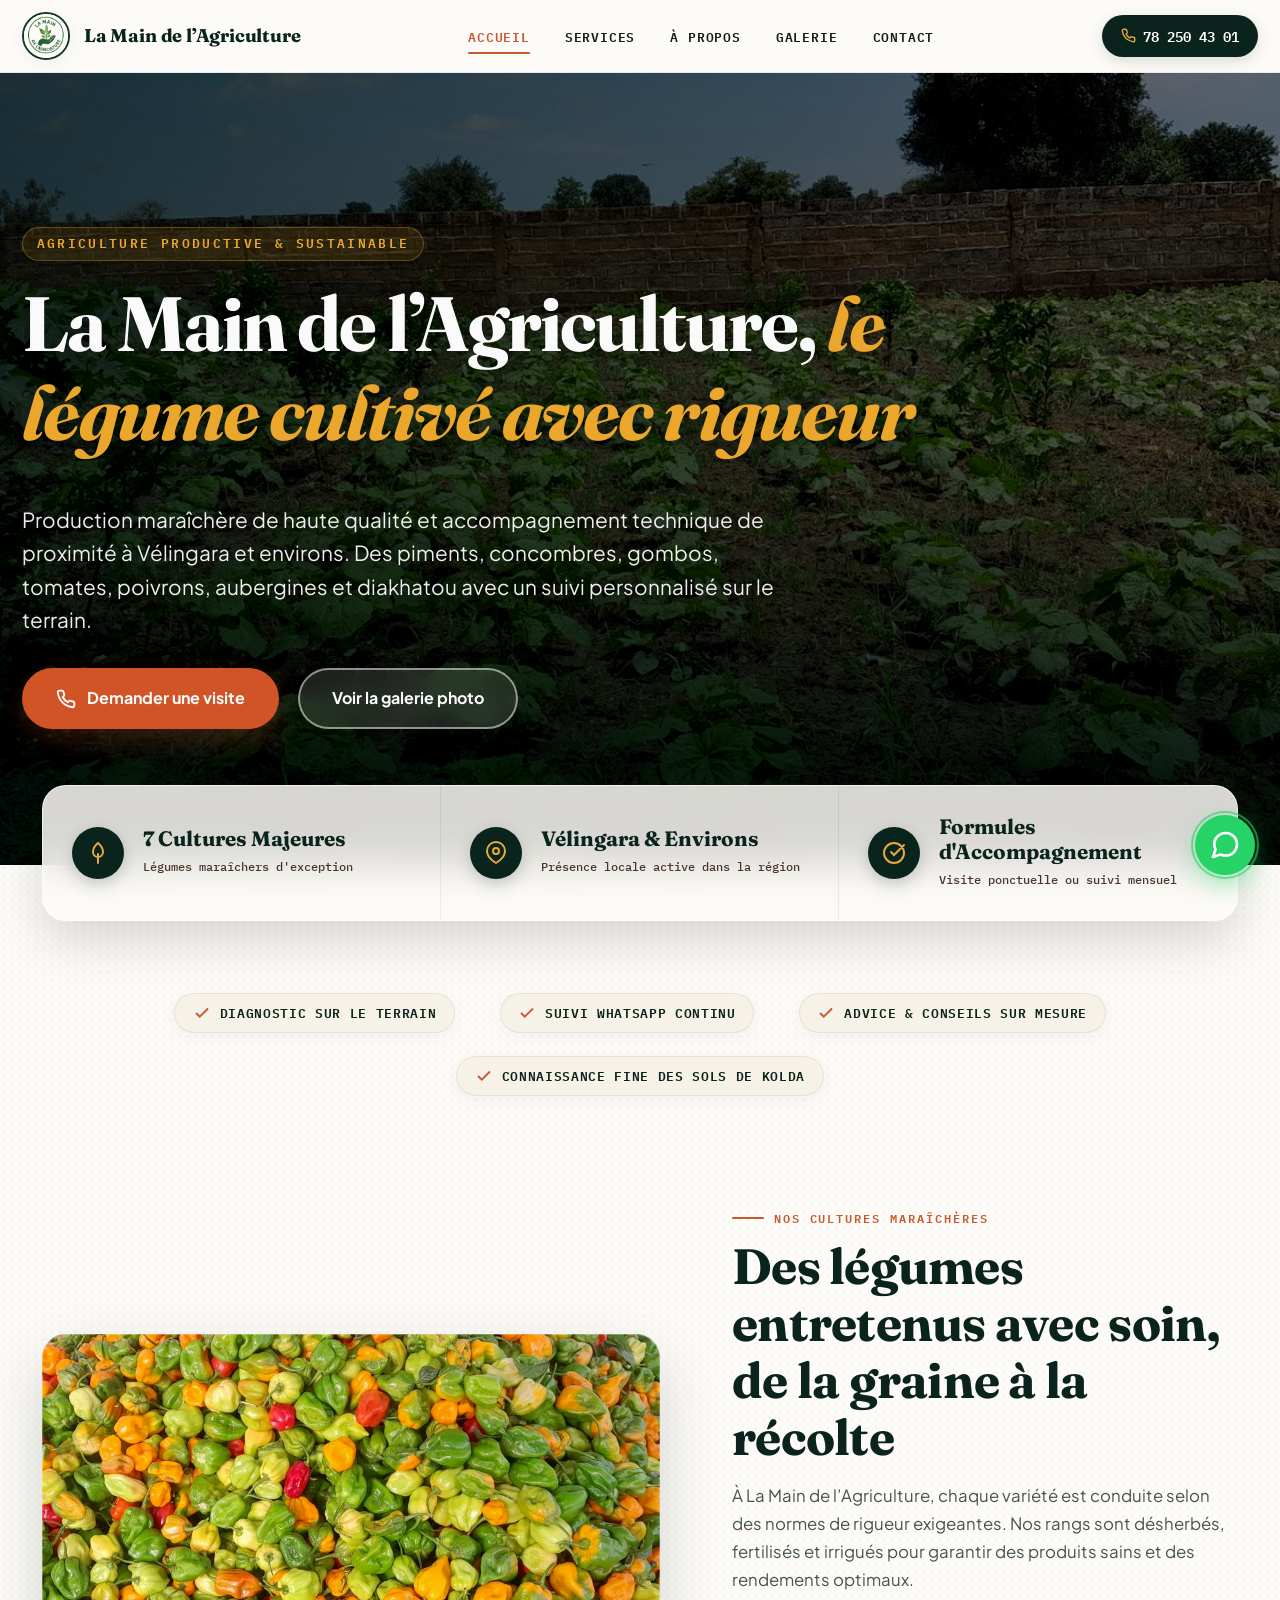
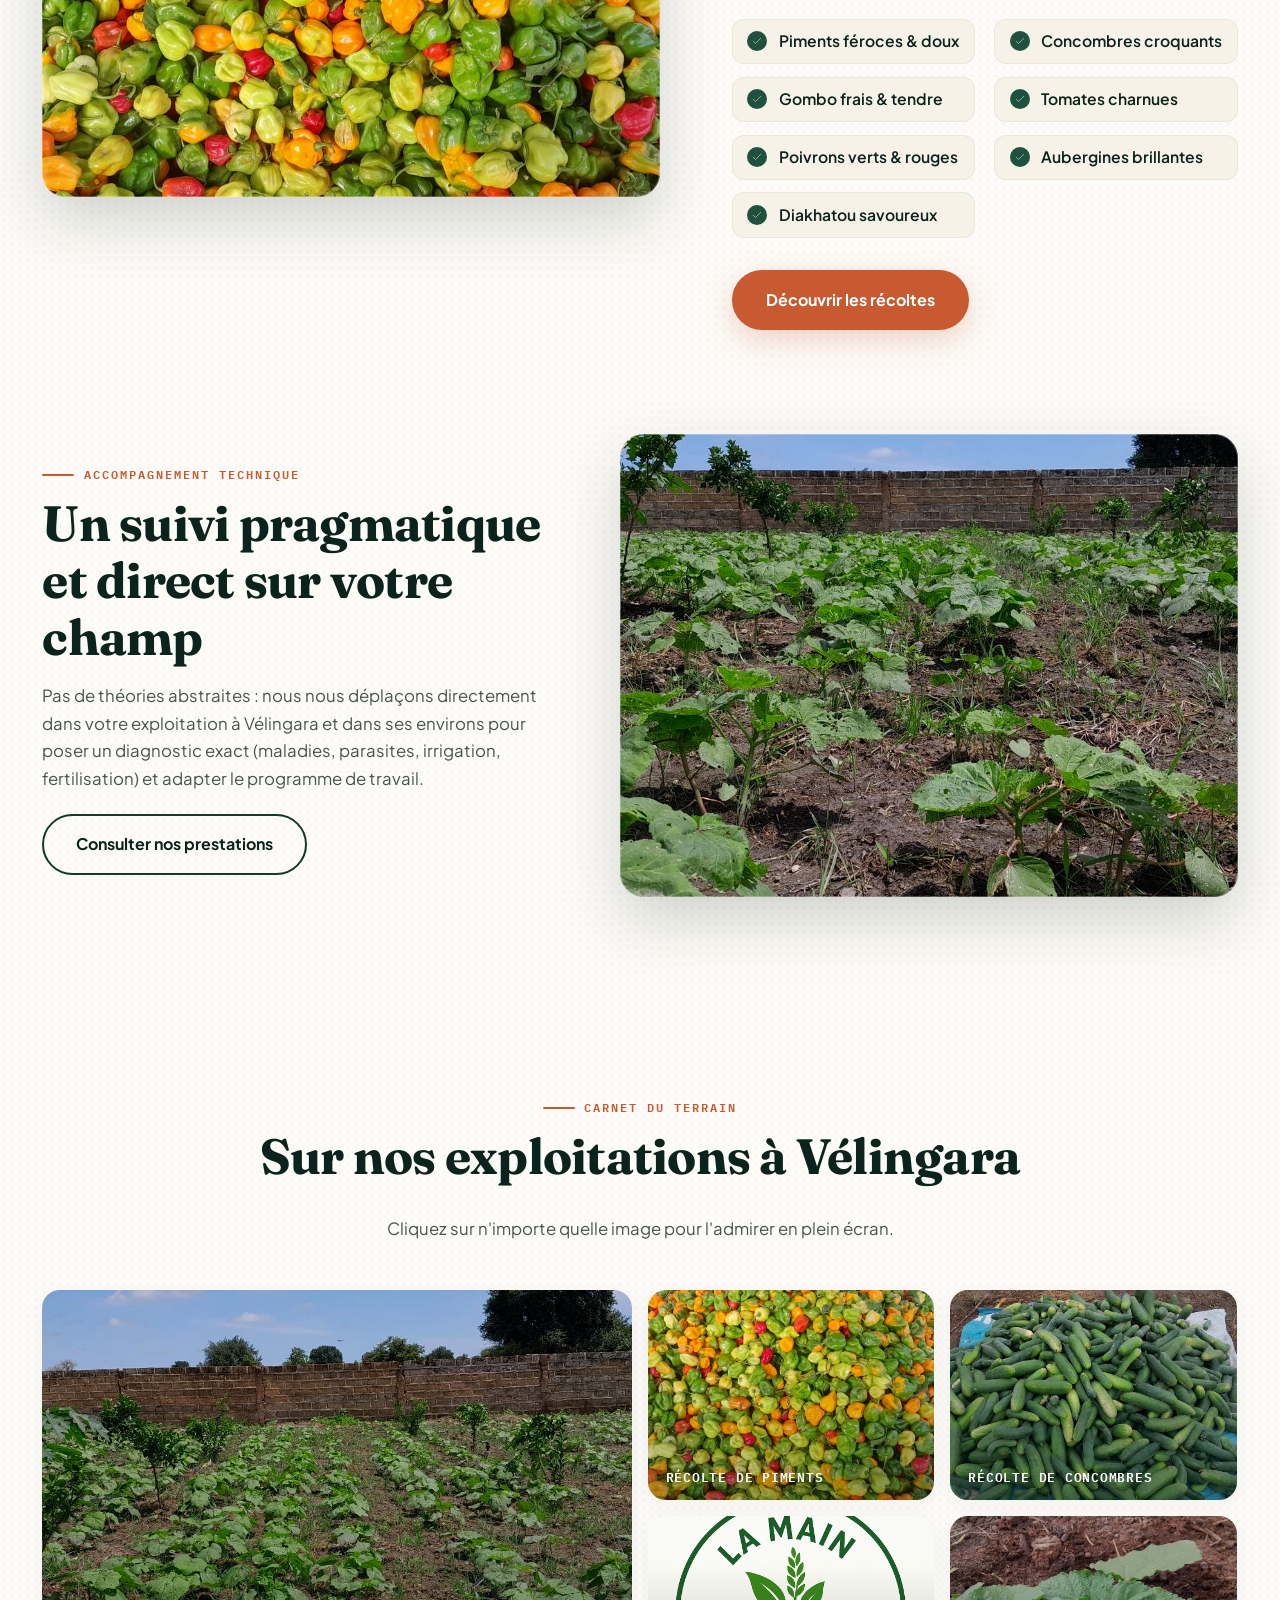
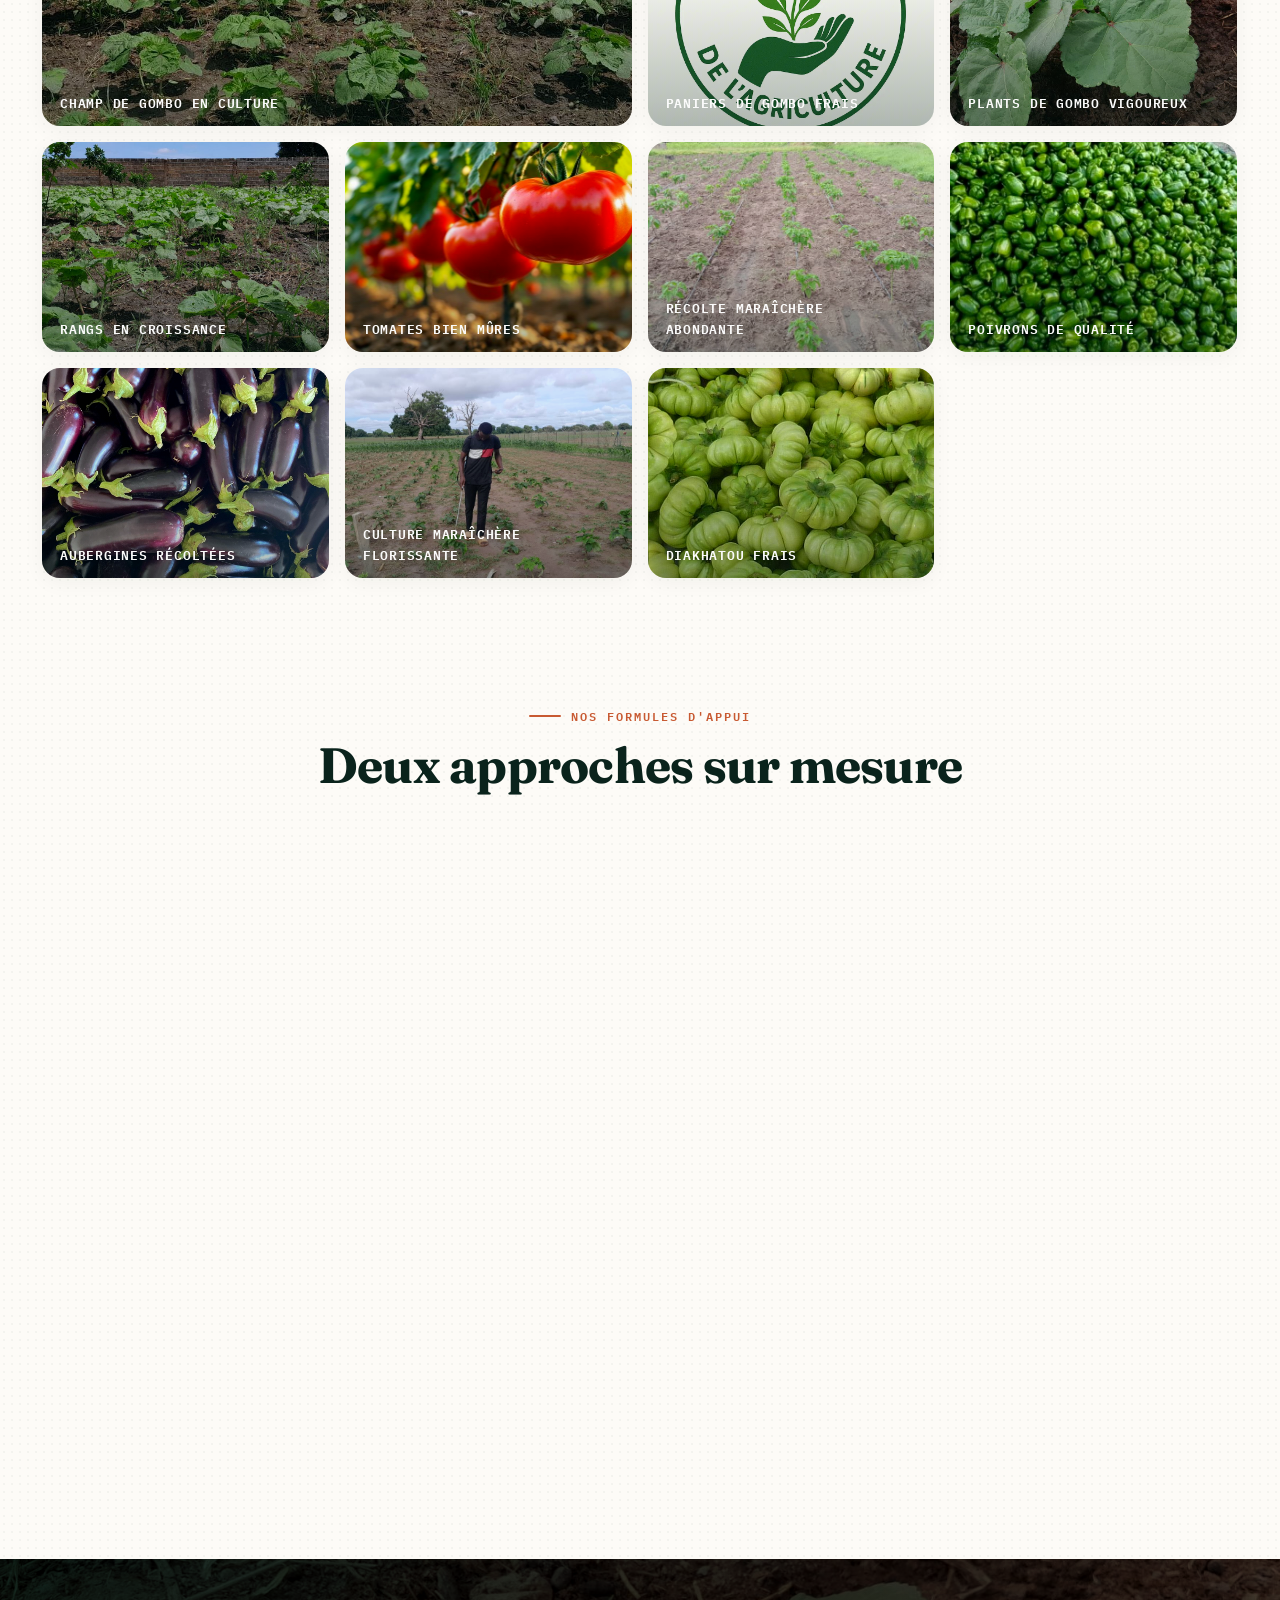
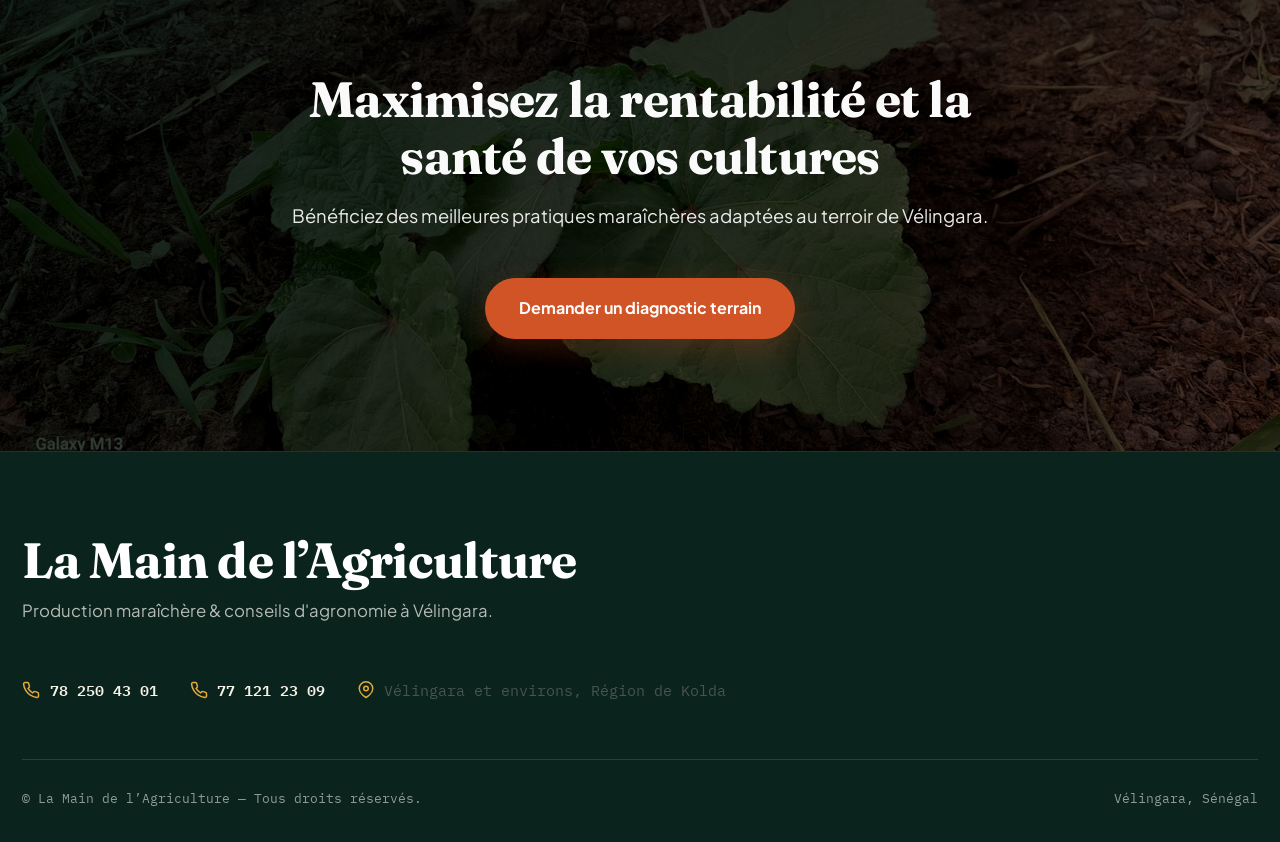
==== commit ccdadba5: "Section Les Fondateurs (Salif Barry et Ousmane Gangue) et numéro 77 121 23 09" ====
--- a/index.html
+++ b/index.html
@@ -312,7 +312,7 @@
             <path
               d="M22 16.92v3a2 2 0 01-2.18 2 19.79 19.79 0 01-8.63-3.07 19.5 19.5 0 01-6-6 19.79 19.79 0 01-3.07-8.67A2 2 0 014.11 2h3a2 2 0 012 1.72c.127.96.362 1.903.7 2.81a2 2 0 01-.45 2.11L8.09 9.91a16 16 0 006 6l1.27-1.27a2 2 0 012.11-.45c.907.338 1.85.573 2.81.7A2 2 0 0122 16.92z" />
           </svg>
-          <a href="tel:+221771212309">77 12 12 309</a>
+          <a href="tel:+221771212309">77 121 23 09</a>
         </div>
         <p class="footer-loc">
           <svg viewBox="0 0 24 24" fill="none" stroke="currentColor" stroke-width="2">
